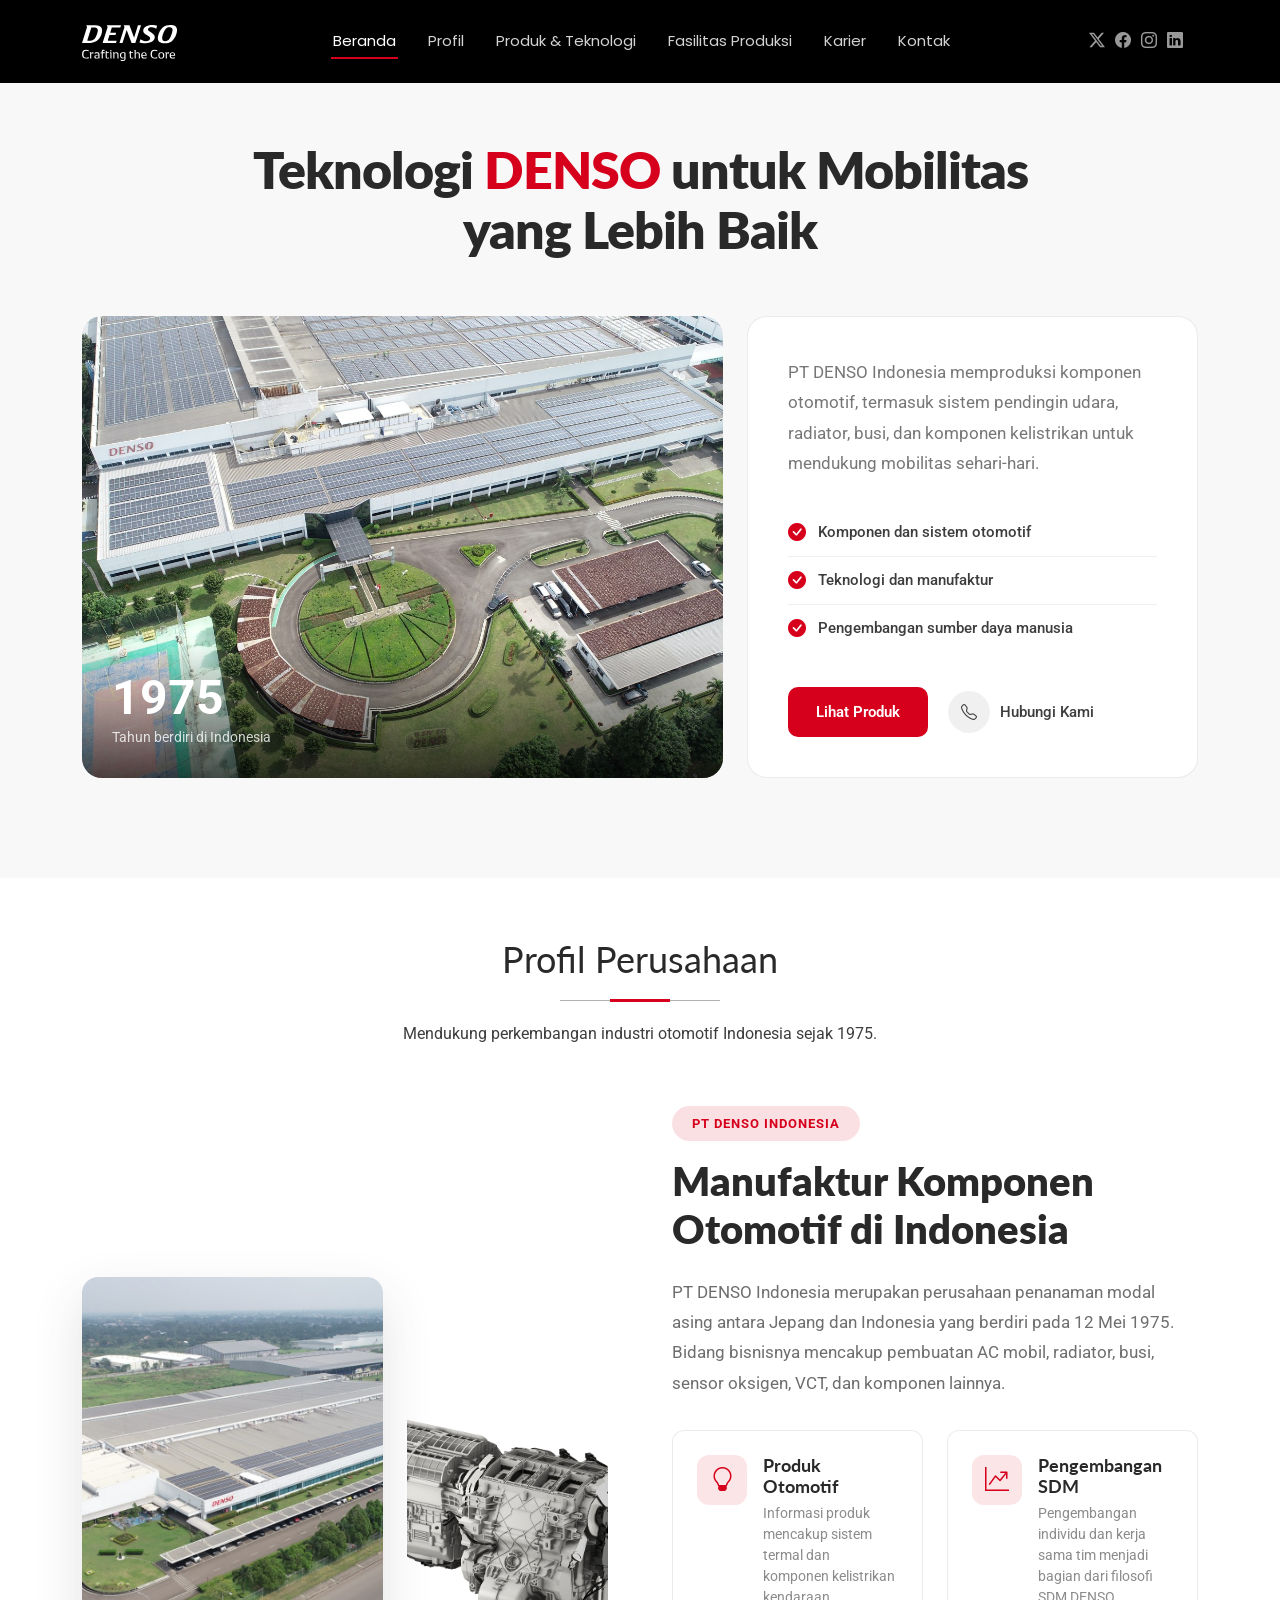
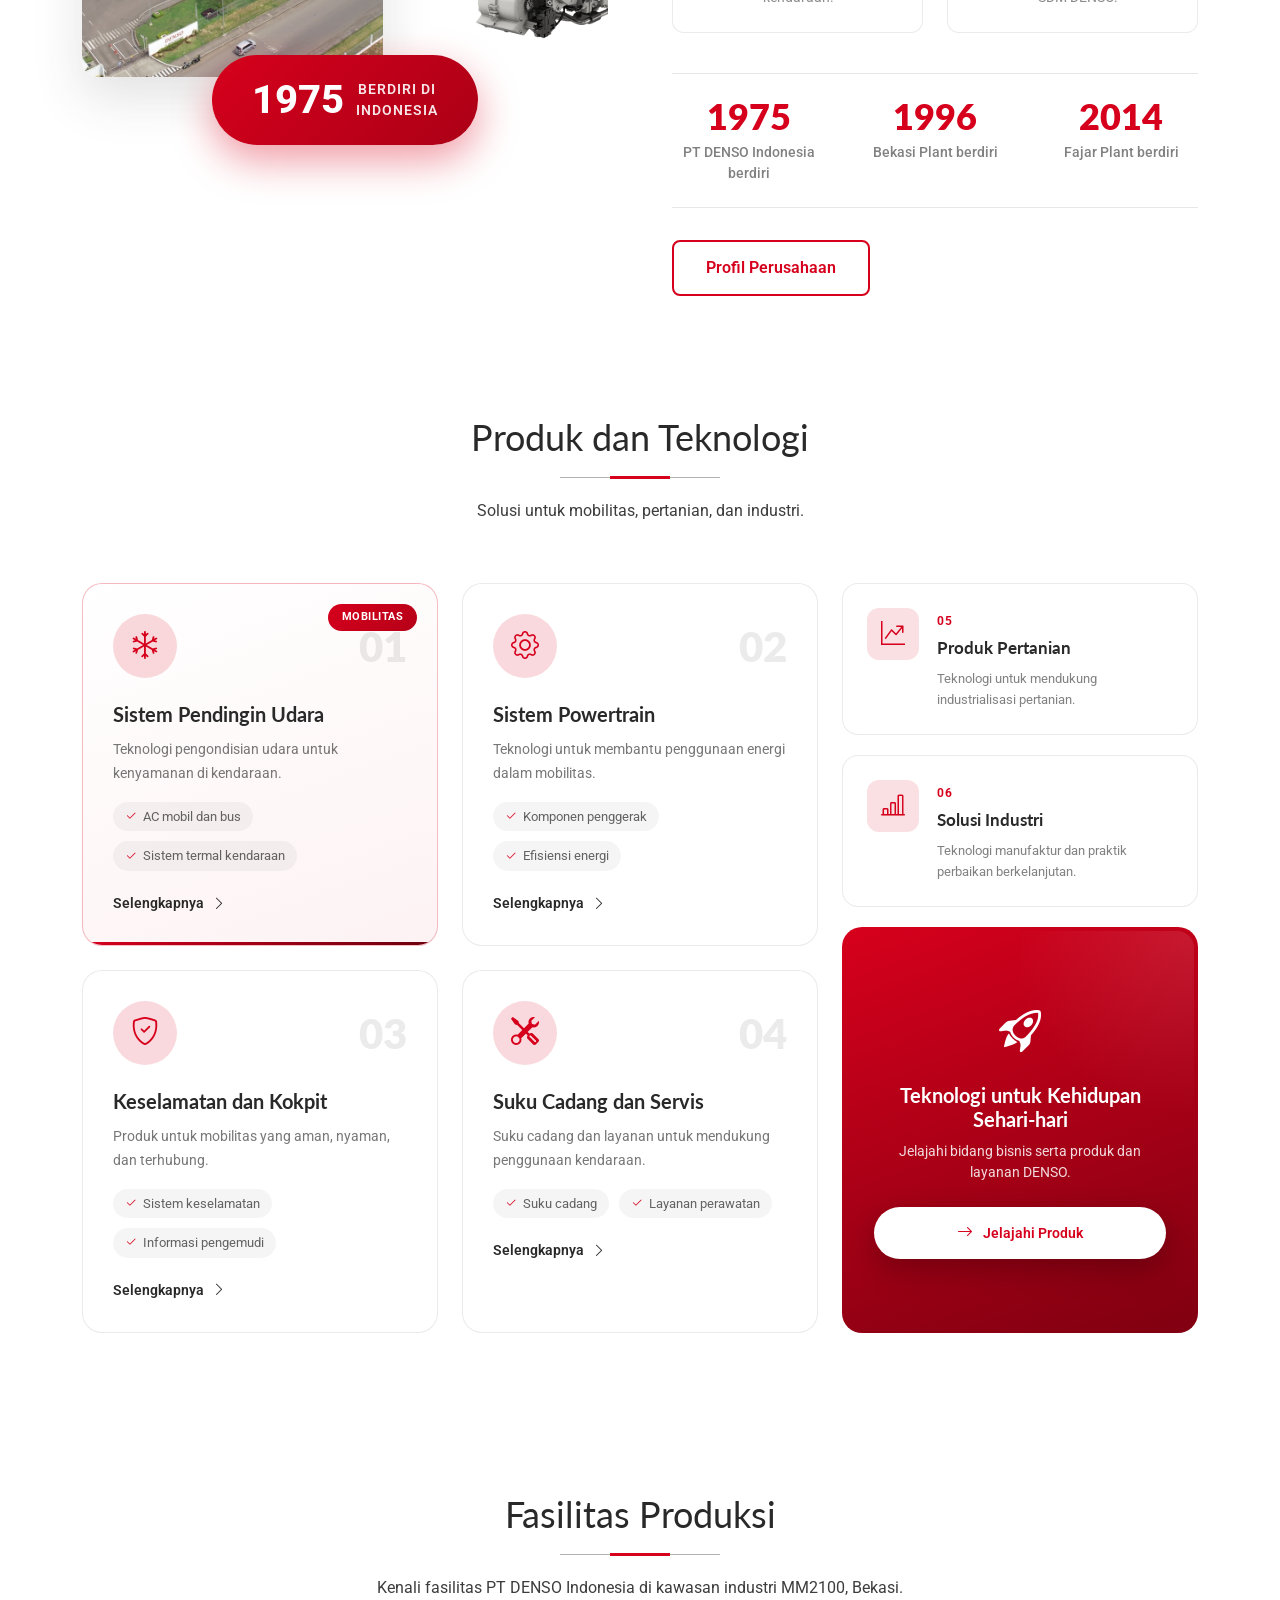
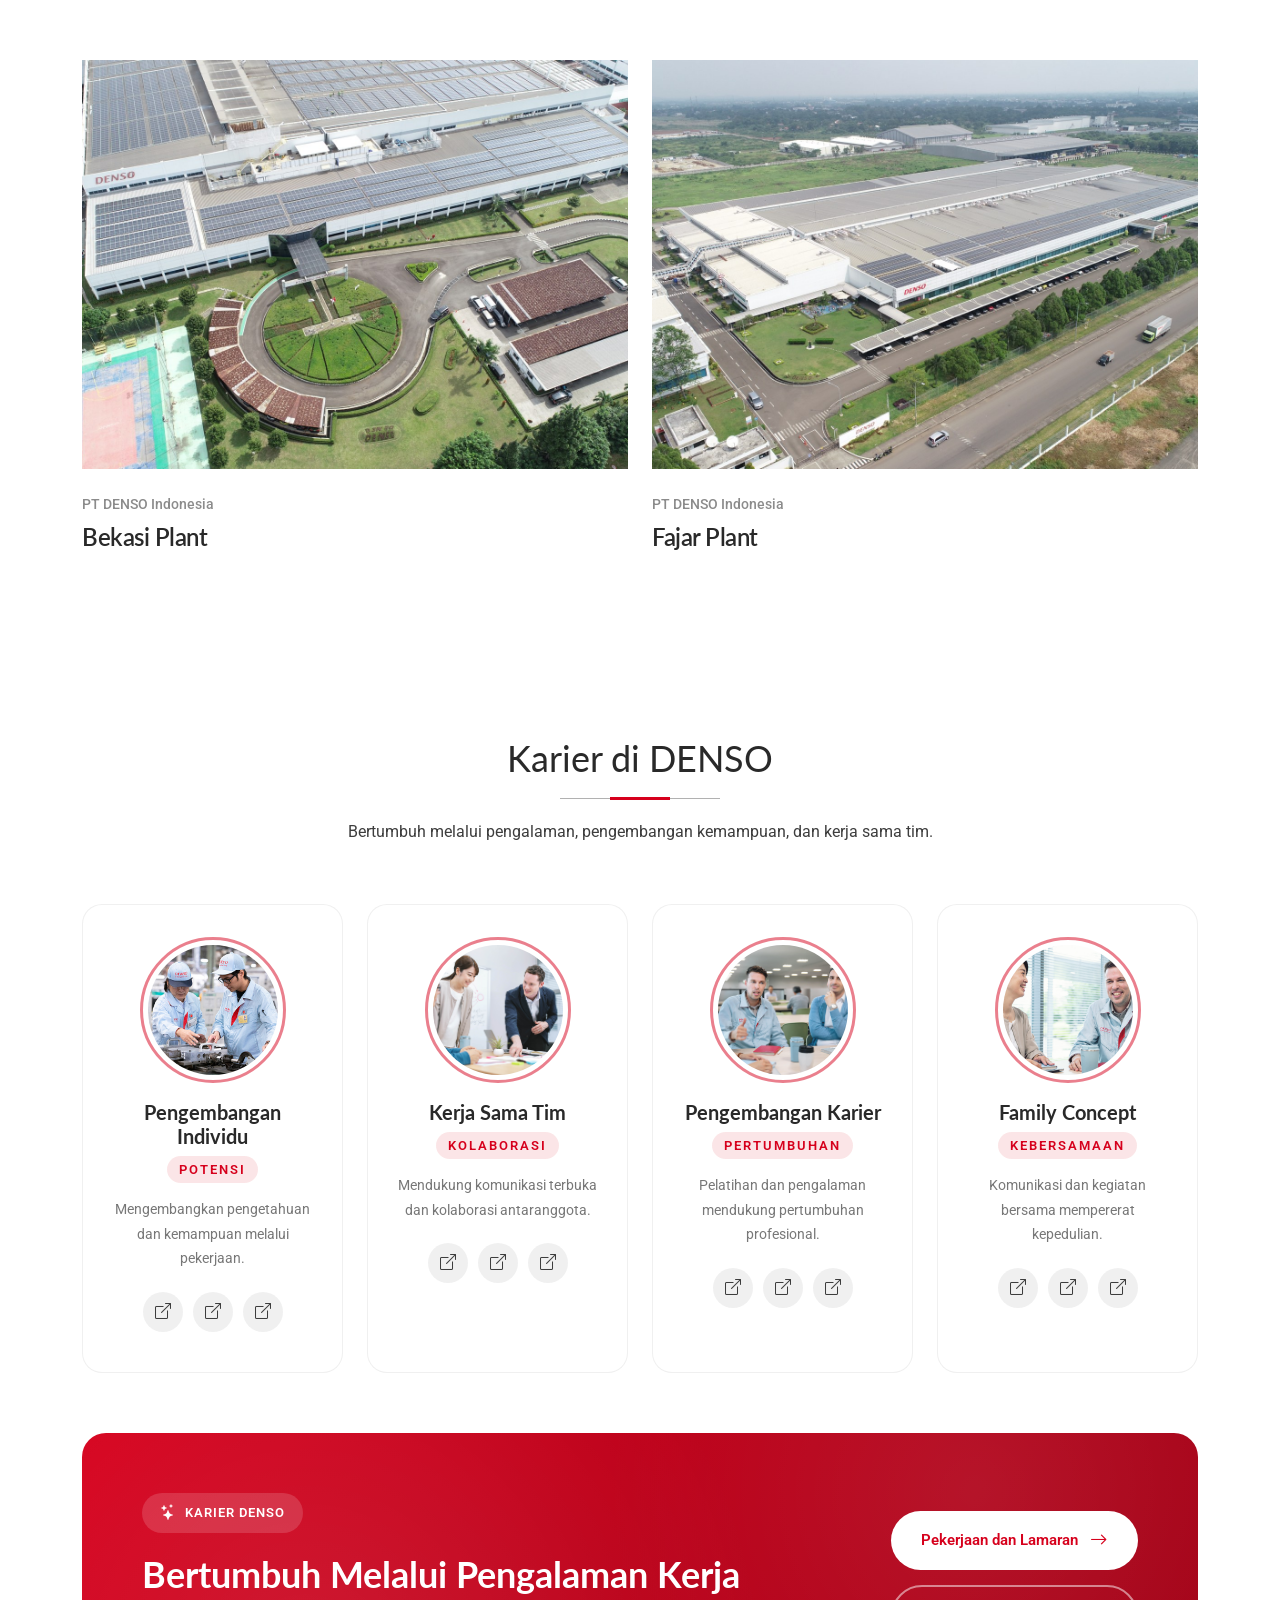
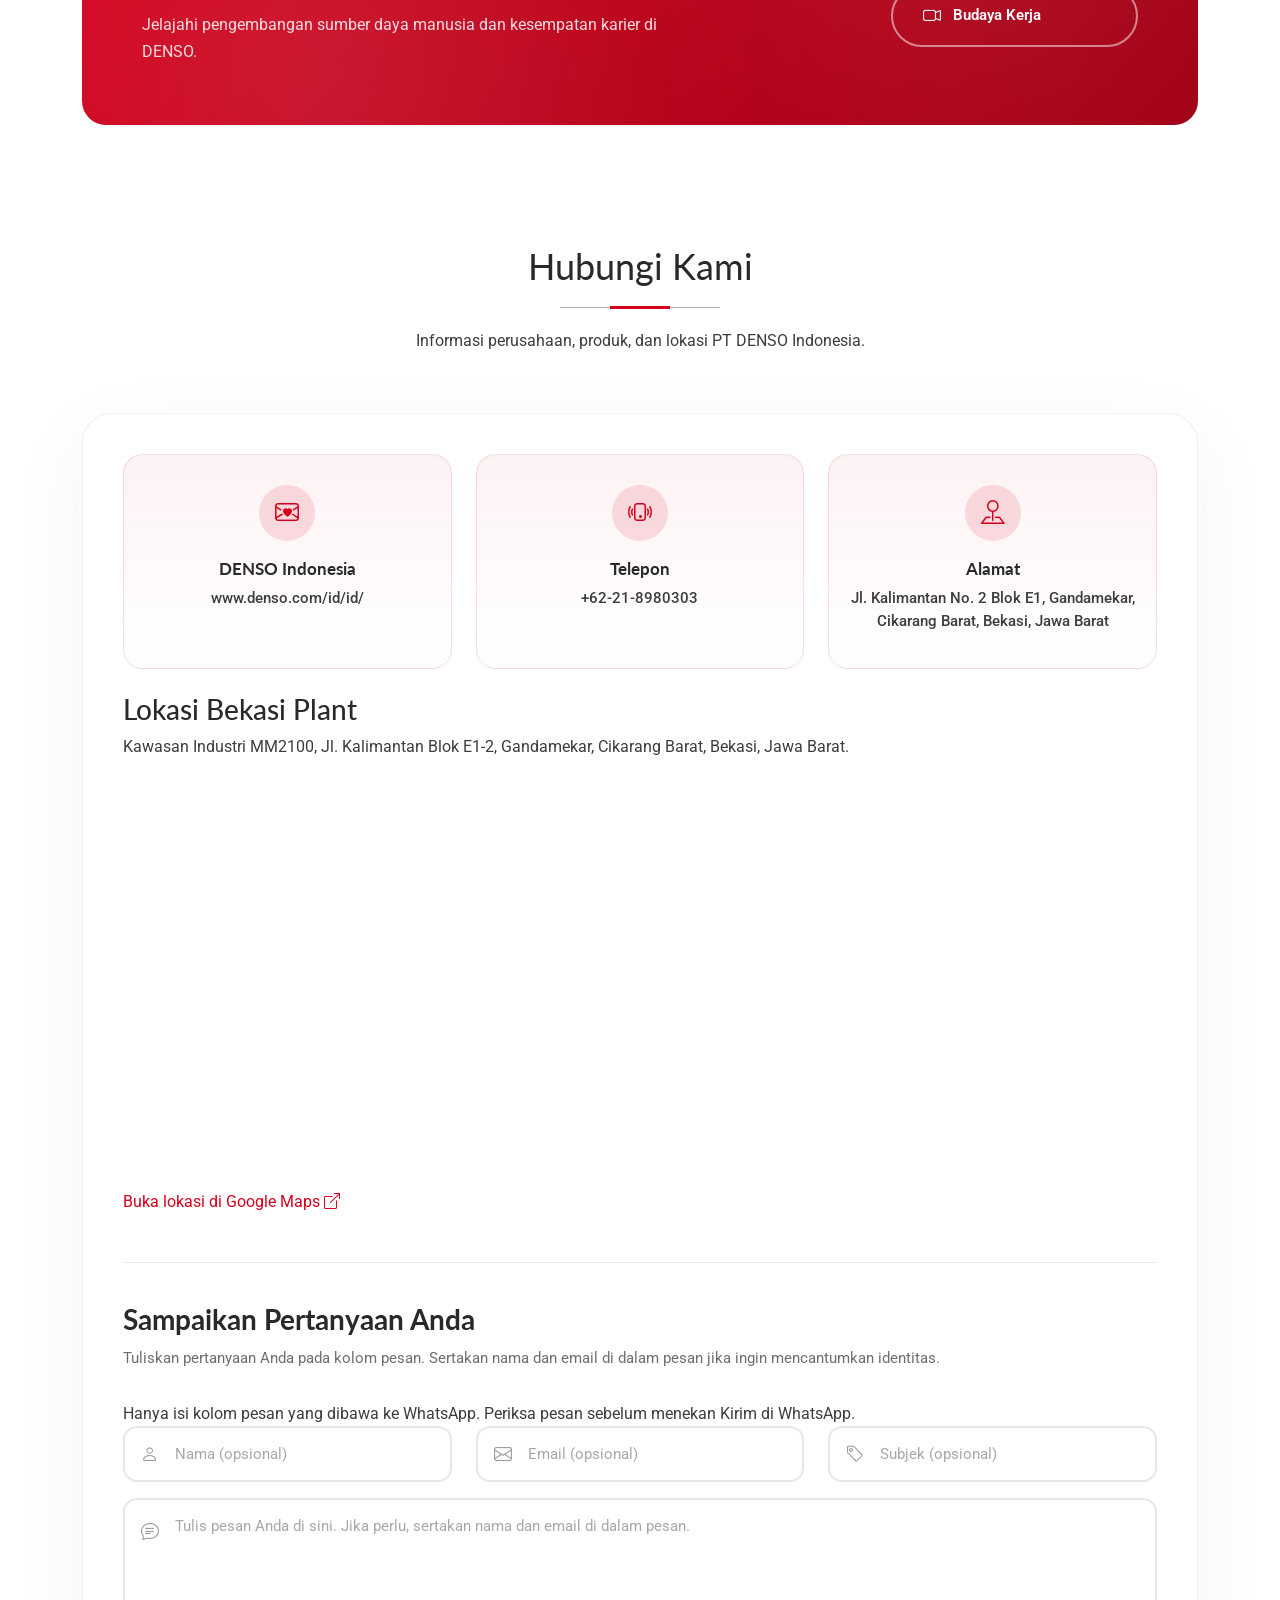
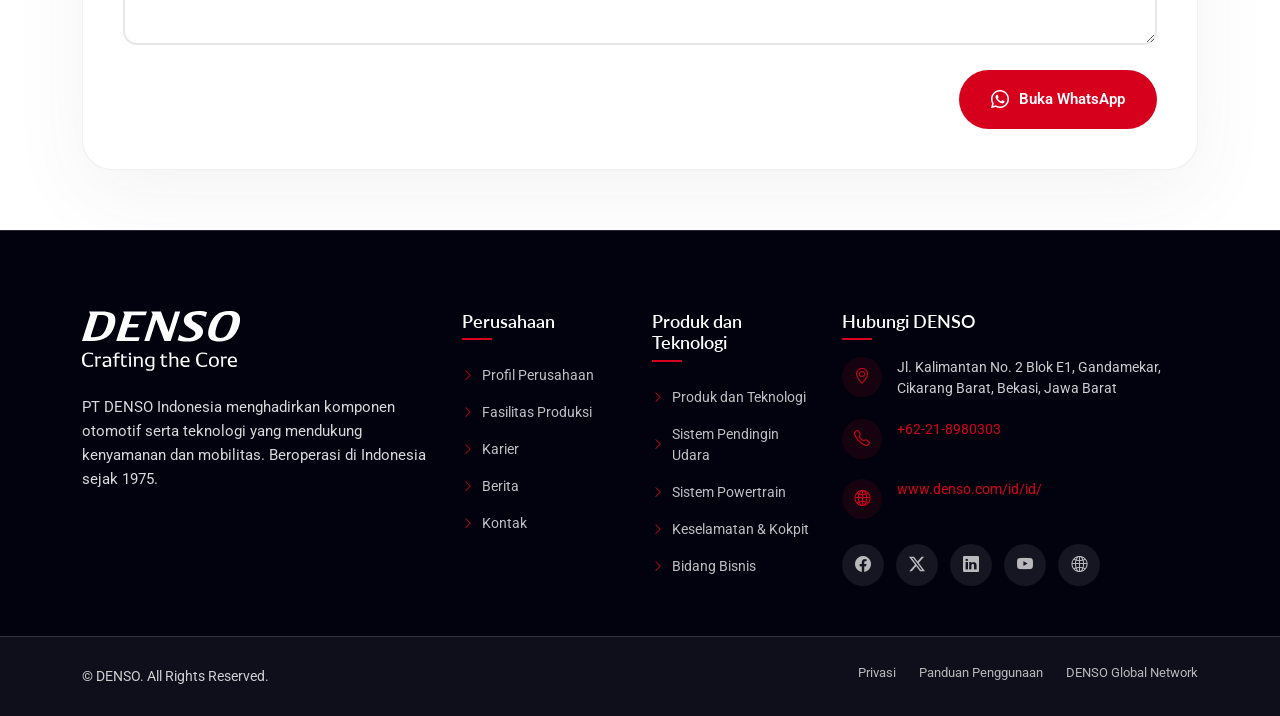
==== index.html @ a12b7a14 "Publish DENSO company profile website" ====
<!DOCTYPE html>

<html lang="id">
<head>
<meta charset="utf-8"/>
<meta content="width=device-width, initial-scale=1.0" name="viewport"/>
<title>PT DENSO Indonesia</title>
<meta content="Kenali PT DENSO Indonesia, produk dan teknologi otomotif, fasilitas produksi, pengembangan sumber daya manusia, dan informasi kontak." name="description"/>
<meta content="DENSO Indonesia, komponen otomotif, teknologi, fasilitas produksi, karier" name="keywords"/>
<!-- Favicons -->
<link href="assets/denso/denso-logo.svg" rel="icon"/>
<link href="assets/img/apple-touch-icon.png" rel="apple-touch-icon"/>
<!-- Fonts -->
<link href="https://fonts.googleapis.com" rel="preconnect"/>
<link crossorigin="" href="https://fonts.gstatic.com" rel="preconnect"/>
<link href="https://fonts.googleapis.com/css2?family=Roboto:ital,wght@0,100;0,300;0,400;0,500;0,700;0,900;1,100;1,300;1,400;1,500;1,700;1,900&amp;family=Lato:ital,wght@0,100;0,300;0,400;0,700;0,900;1,100;1,300;1,400;1,700;1,900&amp;family=Poppins:ital,wght@0,100;0,200;0,300;0,400;0,500;0,600;0,700;0,800;0,900;1,100;1,200;1,300;1,400;1,500;1,600;1,700;1,800;1,900&amp;display=swap" rel="stylesheet"/>
<!-- Vendor CSS Files -->
<link href="assets/vendor/bootstrap/css/bootstrap.min.css" rel="stylesheet"/>
<link href="assets/vendor/bootstrap-icons/bootstrap-icons.css" rel="stylesheet"/>
<link href="assets/vendor/aos/aos.css" rel="stylesheet"/>
<link href="assets/vendor/glightbox/css/glightbox.min.css" rel="stylesheet"/>
<link href="assets/vendor/swiper/swiper-bundle.min.css" rel="stylesheet"/>
<!-- Main CSS File -->
<link href="assets/css/main.css" rel="stylesheet"/>
<!-- =======================================================
  * Template Name: Creativo
  * Template URL: https://bootstrapmade.com/creativo-bootstrap-creative-agency-template/
  * Updated: Mar 23 2026 with Bootstrap v5.3.8
  * Author: BootstrapMade.com
  * License: https://bootstrapmade.com/license/
  ======================================================== -->
</head>
<body class="index-page">
<header class="header d-flex align-items-center fixed-top" id="header">
<div class="container position-relative d-flex align-items-center justify-content-between">
<a class="logo d-flex align-items-center me-auto me-xl-0" href="index.html">
<!-- Uncomment the line below if you also wish to use an image logo -->
<!-- <img src="assets/img/logo.webp" alt=""> -->
<h1 class="sitename"><img alt="DENSO Crafting the Core" height="36" src="assets/denso/denso-logo-white.svg" width="95"/></h1>
</a>
<nav class="navmenu" id="navmenu">
<ul><li><a class="active" href="#hero">Beranda</a></li><li><a href="#about">Profil</a></li><li><a href="#services">Produk &amp; Teknologi</a></li><li><a href="#portfolio">Fasilitas Produksi</a></li><li><a href="#team">Karier</a></li><li><a href="#contact">Kontak</a></li></ul>
<i class="mobile-nav-toggle d-xl-none bi bi-list"></i>
</nav>
<div class="header-social-links">
<a aria-label="X / Twitter DENSO Europe" class="twitter" href="https://twitter.com/densoeurope" rel="noopener noreferrer" target="_blank" title="X / Twitter DENSO Europe"><i class="bi bi-twitter-x"></i></a>
<a aria-label="Facebook DENSO Global" class="facebook" href="https://www.facebook.com/DENSOCorporation/" rel="noopener noreferrer" target="_blank" title="Facebook DENSO Global"><i class="bi bi-facebook"></i></a>
<a aria-label="Instagram DENSO Indonesia" class="instagram" href="https://www.instagram.com/densoindonesia_official/" rel="noopener noreferrer" target="_blank" title="Instagram DENSO Indonesia"><i class="bi bi-instagram"></i></a>
<a aria-label="LinkedIn DENSO (Amerika Utara)" class="linkedin" href="https://www.linkedin.com/company/denso" rel="noopener noreferrer" target="_blank" title="LinkedIn DENSO (Amerika Utara)"><i class="bi bi-linkedin"></i></a>
</div>
</div>
</header>
<main class="main">
<!-- Hero Section -->
<section class="hero section light-background" id="hero">
<div class="container">
<div class="row">
<div class="col-12" data-aos="fade-down">
<div class="hero-header">
<h1>Teknologi <span class="highlight">DENSO</span> untuk Mobilitas yang Lebih Baik</h1>
</div>
</div><!-- End Header Column -->
</div>
<div class="row g-4 mt-4">
<div class="col-lg-7" data-aos="fade-up" data-aos-delay="100">
<div class="media-block">
<img alt="Bekasi Plant PT DENSO Indonesia, foto pada profil resmi perusahaan" class="img-fluid" height="900" src="assets/denso/denso-plant-bekasi-web.jpg" width="1600"/>
<div class="overlay-content">
<div class="stats-item">
<span class="number">1975</span>
<span class="label">Tahun berdiri di Indonesia</span>
</div>
</div>
</div>
</div><!-- End Media Column -->
<div class="col-lg-5" data-aos="fade-up" data-aos-delay="200">
<div class="info-block">
<p class="lead-text">PT DENSO Indonesia memproduksi komponen otomotif, termasuk sistem pendingin udara, radiator, busi, dan komponen kelistrikan untuk mendukung mobilitas sehari-hari.</p>
<ul class="feature-list">
<li><i class="bi bi-check-circle-fill"></i> Komponen dan sistem otomotif</li>
<li><i class="bi bi-check-circle-fill"></i> Teknologi dan manufaktur</li>
<li><i class="bi bi-check-circle-fill"></i> Pengembangan sumber daya manusia</li>
</ul>
<div class="action-row">
<a class="btn-get-started" href="#services"> Lihat Produk</a>
<a class="btn-contact" href="#contact">
<i class="bi bi-telephone"></i>
<span>Hubungi Kami</span>
</a>
</div>
</div>
</div><!-- End Info Column -->
</div>
</div>
</section><!-- /Hero Section -->
<!-- About Section -->
<section class="about section" id="about">
<!-- Section Title -->
<div class="container section-title" data-aos="fade-up">
<h2>Profil Perusahaan</h2>
<p>Mendukung perkembangan industri otomotif Indonesia sejak 1975.</p>
</div><!-- End Section Title -->
<div class="container" data-aos="fade-up" data-aos-delay="100">
<div class="about-wrapper">
<div class="image-gallery" data-aos="zoom-in" data-aos-delay="200">
<div class="gallery-grid">
<div class="gallery-item main-image">
<img alt="Fajar Plant PT DENSO Indonesia, foto pada profil resmi perusahaan" class="img-fluid" height="900" loading="lazy" src="assets/denso/denso-plant-fajar-web.jpg" width="1600"/>
</div>
<div class="gallery-item side-image">
<img alt="Unit HVAC DENSO, gambar produk pada situs resmi DENSO" class="img-fluid" height="1000" loading="lazy" src="assets/denso/denso-product-hvac.png" width="1000"/>
</div>
</div>
<div class="experience-badge">
<div class="badge-inner">
<span class="number">1975</span>
<span class="label">Berdiri di Indonesia</span>
</div>
</div>
</div>
<div class="info-panel" data-aos="fade-up" data-aos-delay="300">
<div class="panel-header">
<span class="tagline">PT DENSO Indonesia</span>
<h2>Manufaktur Komponen Otomotif di Indonesia</h2>
</div>
<p class="description">PT DENSO Indonesia merupakan perusahaan penanaman modal asing antara Jepang dan Indonesia yang berdiri pada 12 Mei 1975. Bidang bisnisnya mencakup pembuatan AC mobil, radiator, busi, sensor oksigen, VCT, dan komponen lainnya.</p>
<div class="highlights-row">
<div class="highlight-box" data-aos="fade-up" data-aos-delay="350">
<div class="icon-wrap">
<i class="bi bi-lightbulb"></i>
</div>
<div class="highlight-content">
<h4>Produk Otomotif</h4>
<p>Informasi produk mencakup sistem termal dan komponen kelistrikan kendaraan.</p>
</div>
</div>
<div class="highlight-box" data-aos="fade-up" data-aos-delay="400">
<div class="icon-wrap">
<i class="bi bi-graph-up-arrow"></i>
</div>
<div class="highlight-content">
<h4>Pengembangan SDM</h4>
<p>Pengembangan individu dan kerja sama tim menjadi bagian dari filosofi SDM DENSO.</p>
</div>
</div>
</div>
<div class="stats-row" data-aos="fade-up" data-aos-delay="450">
<div class="stat-block">
<h3>1975</h3>
<span>PT DENSO Indonesia berdiri</span>
</div>
<div class="stat-block">
<h3>1996</h3>
<span>Bekasi Plant berdiri</span>
</div>
<div class="stat-block">
<h3>2014</h3>
<span>Fajar Plant berdiri</span>
</div>
</div>
<a class="cta-button" href="https://www.denso.com/id/id/about-us/company-information/dnia/" rel="noopener noreferrer" target="_blank">Profil Perusahaan</a>
</div>
</div>
</div>
</section><!-- /About Section -->
<!-- Services Section -->
<section class="services section" id="services">
<!-- Section Title -->
<div class="container section-title" data-aos="fade-up">
<h2>Produk dan Teknologi</h2>
<p>Solusi untuk mobilitas, pertanian, dan industri.</p>
</div><!-- End Section Title -->
<div class="container" data-aos="fade-up" data-aos-delay="100">
<div class="row g-4">
<div class="col-lg-8">
<div class="row g-4">
<div class="col-md-6" data-aos="fade-right" data-aos-delay="150">
<div class="service-card highlighted">
<div class="card-badge">Mobilitas</div>
<div class="card-header">
<div class="icon-circle">
<i class="bi bi-snow"></i>
</div>
<span class="service-num">01</span>
</div>
<div class="card-body">
<h4><a href="https://www.denso.com/global/en/business/products-and-services/mobility/airconditioning/" rel="noopener noreferrer" target="_blank"> Sistem Pendingin Udara</a></h4>
<p>Teknologi pengondisian udara untuk kenyamanan di kendaraan.</p>
<ul class="feature-list">
<li><i class="bi bi-check2"></i> AC mobil dan bus</li>
<li><i class="bi bi-check2"></i> Sistem termal kendaraan</li>
</ul>
</div>
<a class="card-link" href="https://www.denso.com/global/en/business/products-and-services/mobility/airconditioning/" rel="noopener noreferrer" target="_blank">
<span>Selengkapnya</span>
<i class="bi bi-chevron-right"></i>
</a>
</div>
</div><!-- End Service Card -->
<div class="col-md-6" data-aos="fade-left" data-aos-delay="200">
<div class="service-card">
<div class="card-header">
<div class="icon-circle">
<i class="bi bi-gear"></i>
</div>
<span class="service-num">02</span>
</div>
<div class="card-body">
<h4><a href="https://www.denso.com/global/en/business/products-and-services/mobility/powertrain/" rel="noopener noreferrer" target="_blank"> Sistem Powertrain</a></h4>
<p>Teknologi untuk membantu penggunaan energi dalam mobilitas.</p>
<ul class="feature-list">
<li><i class="bi bi-check2"></i> Komponen penggerak</li>
<li><i class="bi bi-check2"></i> Efisiensi energi</li>
</ul>
</div>
<a class="card-link" href="https://www.denso.com/global/en/business/products-and-services/mobility/powertrain/" rel="noopener noreferrer" target="_blank">
<span>Selengkapnya</span>
<i class="bi bi-chevron-right"></i>
</a>
</div>
</div><!-- End Service Card -->
<div class="col-md-6" data-aos="fade-right" data-aos-delay="250">
<div class="service-card">
<div class="card-header">
<div class="icon-circle">
<i class="bi bi-shield-check"></i>
</div>
<span class="service-num">03</span>
</div>
<div class="card-body">
<h4><a href="https://www.denso.com/global/en/business/products-and-services/mobility/safety-cockpit/" rel="noopener noreferrer" target="_blank"> Keselamatan dan Kokpit</a></h4>
<p>Produk untuk mobilitas yang aman, nyaman, dan terhubung.</p>
<ul class="feature-list">
<li><i class="bi bi-check2"></i> Sistem keselamatan</li>
<li><i class="bi bi-check2"></i> Informasi pengemudi</li>
</ul>
</div>
<a class="card-link" href="https://www.denso.com/global/en/business/products-and-services/mobility/safety-cockpit/" rel="noopener noreferrer" target="_blank">
<span>Selengkapnya</span>
<i class="bi bi-chevron-right"></i>
</a>
</div>
</div><!-- End Service Card -->
<div class="col-md-6" data-aos="fade-left" data-aos-delay="300">
<div class="service-card">
<div class="card-header">
<div class="icon-circle">
<i class="bi bi-tools"></i>
</div>
<span class="service-num">04</span>
</div>
<div class="card-body">
<h4><a href="https://www.denso.com/global/en/business/products-and-services/mobility/parts-accessories/" rel="noopener noreferrer" target="_blank"> Suku Cadang dan Servis</a></h4>
<p>Suku cadang dan layanan untuk mendukung penggunaan kendaraan.</p>
<ul class="feature-list">
<li><i class="bi bi-check2"></i> Suku cadang</li>
<li><i class="bi bi-check2"></i> Layanan perawatan</li>
</ul>
</div>
<a class="card-link" href="https://www.denso.com/global/en/business/products-and-services/mobility/parts-accessories/" rel="noopener noreferrer" target="_blank">
<span>Selengkapnya</span>
<i class="bi bi-chevron-right"></i>
</a>
</div>
</div><!-- End Service Card -->
</div>
</div>
<div class="col-lg-4">
<div class="services-sidebar" data-aos="fade-up" data-aos-delay="350">
<div class="sidebar-service-item">
<div class="sidebar-icon">
<i class="bi bi-graph-up-arrow"></i>
</div>
<div class="sidebar-content">
<span class="sidebar-num">05</span>
<h5><a href="https://www.denso.com/global/en/business/products-and-services/other-industries/agriculture/" rel="noopener noreferrer" target="_blank"> Produk Pertanian</a></h5>
<p>Teknologi untuk mendukung industrialisasi pertanian.</p>
</div>
</div><!-- End Sidebar Service -->
<div class="sidebar-service-item">
<div class="sidebar-icon">
<i class="bi bi-bar-chart-line"></i>
</div>
<div class="sidebar-content">
<span class="sidebar-num">06</span>
<h5><a href="https://www.denso.com/global/en/business/products-and-services/other-industries/industry/" rel="noopener noreferrer" target="_blank"> Solusi Industri</a></h5>
<p>Teknologi manufaktur dan praktik perbaikan berkelanjutan.</p>
</div>
</div><!-- End Sidebar Service -->
<div class="sidebar-cta">
<div class="cta-inner">
<i class="bi bi-rocket-takeoff"></i>
<h4>Teknologi untuk Kehidupan Sehari-hari</h4>
<p>Jelajahi bidang bisnis serta produk dan layanan DENSO.</p>
<a class="cta-button" href="service-details.html"><i class="bi bi-arrow-right"></i> Jelajahi Produk</a>
</div>
</div>
</div>
</div>
</div>
</div>
</section><!-- /Services Section -->


<!-- Portfolio Section -->
<section class="portfolio section" id="portfolio">
<!-- Section Title -->
<div class="container section-title" data-aos="fade-up">
<h2>Fasilitas Produksi</h2>
<p>Kenali fasilitas PT DENSO Indonesia di kawasan industri MM2100, Bekasi.</p>
</div><!-- End Section Title -->
<div class="container">
<div class="isotope-layout" data-default-filter="*" data-layout="masonry" data-sort="original-order">
<!-- End Filter Header -->
<div class="row g-4 isotope-container" data-aos="fade-up" data-aos-delay="200">
<div class="col-lg-6 col-md-6 portfolio-item isotope-item filter-web">
<div class="portfolio-card">
<div class="portfolio-image">
<img alt="Bekasi Plant PT DENSO Indonesia, foto pada profil resmi perusahaan" class="img-fluid" height="900" loading="lazy" src="assets/denso/denso-plant-bekasi-web.jpg" width="1600"/>
<div class="portfolio-overlay">
<div class="overlay-actions">
<a class="glightbox action-btn" data-gallery="portfolio-gallery-web" href="assets/denso/denso-plant-bekasi-web.jpg" title="Bekasi Plant"><i class="bi bi-arrows-fullscreen"></i></a>
<a class="action-btn" href="portfolio-details.html#bekasi" title="Kenali Bekasi Plant"><i class="bi bi-arrow-right"></i></a>
</div>
</div>
</div>
<div class="portfolio-content">
<span class="portfolio-category">PT DENSO Indonesia</span>
<h4 class="portfolio-title">Bekasi Plant</h4>
</div>
</div>
</div><!-- End Portfolio Item -->
<!-- End Portfolio Item -->
<!-- End Portfolio Item -->
<!-- End Portfolio Item -->
<div class="col-lg-6 col-md-6 portfolio-item isotope-item filter-web">
<div class="portfolio-card">
<div class="portfolio-image">
<img alt="Fajar Plant PT DENSO Indonesia, foto pada profil resmi perusahaan" class="img-fluid" height="900" loading="lazy" src="assets/denso/denso-plant-fajar-web.jpg" width="1600"/>
<div class="portfolio-overlay">
<div class="overlay-actions">
<a class="glightbox action-btn" data-gallery="portfolio-gallery-web" href="assets/denso/denso-plant-fajar-web.jpg" title="Fajar Plant"><i class="bi bi-arrows-fullscreen"></i></a>
<a class="action-btn" href="portfolio-details.html#fajar" title="Kenali Fajar Plant"><i class="bi bi-arrow-right"></i></a>
</div>
</div>
</div>
<div class="portfolio-content">
<span class="portfolio-category">PT DENSO Indonesia</span>
<h4 class="portfolio-title">Fajar Plant</h4>
</div>
</div>
</div><!-- End Portfolio Item -->
<!-- End Portfolio Item -->
<!-- End Portfolio Item -->
<!-- End Portfolio Item -->
</div><!-- End Portfolio Container -->

</div>
</div>
</section><!-- /Portfolio Section -->


<!-- Team Section -->
<section class="team section" id="team">
<!-- Section Title -->
<div class="container section-title" data-aos="fade-up">
<h2>Karier di DENSO</h2>
<p>Bertumbuh melalui pengalaman, pengembangan kemampuan, dan kerja sama tim.</p>
</div><!-- End Section Title -->
<div class="container" data-aos="fade-up" data-aos-delay="100">
<div class="row g-4 justify-content-center">
<div class="col-xl-3 col-lg-4 col-md-6" data-aos="zoom-in" data-aos-delay="100">
<div class="team-card">
<div class="card-inner">
<div class="avatar-container">
<img alt="Pengembangan kemampuan karyawan dari situs resmi DENSO" class="img-fluid" height="394" src="assets/denso/denso-development.jpg" width="524"/>
<div class="avatar-ring"></div>
</div>
<div class="member-info">
<h4>Pengembangan Individu</h4>
<span class="position">Potensi</span>
</div>
<p class="member-bio">Mengembangkan pengetahuan dan kemampuan melalui pekerjaan.</p>
<div class="social-links">
<a aria-label="Informasi karier resmi DENSO" href="https://www.denso.com/id/id/careers/policy/" rel="noopener noreferrer" target="_blank" title="Karier DENSO"><i class="bi bi-box-arrow-up-right"></i></a>
<a aria-label="Informasi karier resmi DENSO" href="https://www.denso.com/id/id/careers/policy/" rel="noopener noreferrer" target="_blank" title="Karier DENSO"><i class="bi bi-box-arrow-up-right"></i></a>
<a aria-label="Informasi karier resmi DENSO" href="https://www.denso.com/id/id/careers/policy/" rel="noopener noreferrer" target="_blank" title="Karier DENSO"><i class="bi bi-box-arrow-up-right"></i></a>
</div>
</div>
</div>
</div><!-- End Team Card -->
<div class="col-xl-3 col-lg-4 col-md-6" data-aos="zoom-in" data-aos-delay="150">
<div class="team-card">
<div class="card-inner">
<div class="avatar-container">
<img alt="Rekan kerja berkolaborasi, gambar dari situs resmi DENSO" class="img-fluid" height="1080" src="assets/denso/denso-employees.jpg" width="1920"/>
<div class="avatar-ring"></div>
</div>
<div class="member-info">
<h4>Kerja Sama Tim</h4>
<span class="position">Kolaborasi</span>
</div>
<p class="member-bio">Mendukung komunikasi terbuka dan kolaborasi antaranggota.</p>
<div class="social-links">
<a aria-label="Informasi karier resmi DENSO" href="https://www.denso.com/id/id/careers/policy/" rel="noopener noreferrer" target="_blank" title="Karier DENSO"><i class="bi bi-box-arrow-up-right"></i></a>
<a aria-label="Informasi karier resmi DENSO" href="https://www.denso.com/id/id/careers/policy/" rel="noopener noreferrer" target="_blank" title="Karier DENSO"><i class="bi bi-box-arrow-up-right"></i></a>
<a aria-label="Informasi karier resmi DENSO" href="https://www.denso.com/id/id/careers/policy/" rel="noopener noreferrer" target="_blank" title="Karier DENSO"><i class="bi bi-box-arrow-up-right"></i></a>
</div>
</div>
</div>
</div><!-- End Team Card -->
<!-- End Team Card -->
<div class="col-xl-3 col-lg-4 col-md-6" data-aos="zoom-in" data-aos-delay="250">
<div class="team-card">
<div class="card-inner">
<div class="avatar-container">
<img alt="Kolaborasi karyawan, ilustrasi karier dari situs resmi DENSO" class="img-fluid" height="1080" src="assets/denso/denso-careers.jpg" width="1920"/>
<div class="avatar-ring"></div>
</div>
<div class="member-info">
<h4>Pengembangan Karier</h4>
<span class="position">Pertumbuhan</span>
</div>
<p class="member-bio">Pelatihan dan pengalaman mendukung pertumbuhan profesional.</p>
<div class="social-links">
<a aria-label="Informasi karier resmi DENSO" href="https://www.denso.com/id/id/careers/policy/" rel="noopener noreferrer" target="_blank" title="Karier DENSO"><i class="bi bi-box-arrow-up-right"></i></a>
<a aria-label="Informasi karier resmi DENSO" href="https://www.denso.com/id/id/careers/policy/" rel="noopener noreferrer" target="_blank" title="Karier DENSO"><i class="bi bi-box-arrow-up-right"></i></a>
<a aria-label="Informasi karier resmi DENSO" href="https://www.denso.com/id/id/careers/policy/" rel="noopener noreferrer" target="_blank" title="Karier DENSO"><i class="bi bi-box-arrow-up-right"></i></a>
</div>
</div>
</div>
</div><!-- End Team Card -->
<div class="col-xl-3 col-lg-4 col-md-6" data-aos="zoom-in" data-aos-delay="300">
<div class="team-card">
<div class="card-inner">
<div class="avatar-container">
<img alt="Ilustrasi diskusi dan budaya kerja dari situs resmi DENSO" class="img-fluid" height="844" src="assets/denso/denso-culture.jpg" width="1500"/>
<div class="avatar-ring"></div>
</div>
<div class="member-info">
<h4>Family Concept</h4>
<span class="position">Kebersamaan</span>
</div>
<p class="member-bio">Komunikasi dan kegiatan bersama mempererat kepedulian.</p>
<div class="social-links">
<a aria-label="Informasi karier resmi DENSO" href="https://www.denso.com/id/id/careers/policy/" rel="noopener noreferrer" target="_blank" title="Karier DENSO"><i class="bi bi-box-arrow-up-right"></i></a>
<a aria-label="Informasi karier resmi DENSO" href="https://www.denso.com/id/id/careers/policy/" rel="noopener noreferrer" target="_blank" title="Karier DENSO"><i class="bi bi-box-arrow-up-right"></i></a>
<a aria-label="Informasi karier resmi DENSO" href="https://www.denso.com/id/id/careers/policy/" rel="noopener noreferrer" target="_blank" title="Karier DENSO"><i class="bi bi-box-arrow-up-right"></i></a>
</div>
</div>
</div>
</div><!-- End Team Card -->
<!-- End Team Card -->
</div>

<div class="join-team-banner" data-aos="fade-up" data-aos-delay="250">
<div class="banner-bg-pattern"></div>
<div class="banner-content">
<div class="banner-text">
<span class="badge-label"><i class="bi bi-stars"></i> Karier DENSO</span>
<h3>Bertumbuh Melalui Pengalaman Kerja</h3>
<p>Jelajahi pengembangan sumber daya manusia dan kesempatan karier di DENSO.</p>
</div>
<div class="banner-actions">
<a class="btn-primary-action" href="https://www.denso.com/id/id/careers/opportunities/" rel="noopener noreferrer" target="_blank">
<span>Pekerjaan dan Lamaran</span>
<i class="bi bi-arrow-right"></i>
</a>
<a class="btn-secondary-action" href="https://www.denso.com/id/id/careers/policy/" rel="noopener noreferrer" target="_blank">
<i class="bi bi-camera-video"></i>
<span>Budaya Kerja</span>
</a>
</div>
</div>
</div>
</div>
</section><!-- /Team Section -->




<!-- Contact Section -->
<section class="contact section" id="contact">
<!-- Section Title -->
<div class="container section-title" data-aos="fade-up">
<h2>Hubungi Kami</h2>
<p>Informasi perusahaan, produk, dan lokasi PT DENSO Indonesia.</p>
</div><!-- End Section Title -->
<div class="container">
<div class="row gy-5">
<div class="col-lg-12">
<div class="main-contact-wrapper">
<div class="row gy-4">
<div class="col-md-4" data-aos="zoom-in" data-aos-delay="200">
<div class="info-box">
<div class="icon-wrap">
<i class="bi bi-envelope-heart"></i>
</div>
<h5>DENSO Indonesia</h5>
<p>www.denso.com/id/id/</p>

</div>
</div>
<div class="col-md-4" data-aos="zoom-in" data-aos-delay="250">
<div class="info-box">
<div class="icon-wrap">
<i class="bi bi-phone-vibrate"></i>
</div>
<h5>Telepon</h5>
<p>+62-21-8980303</p>

</div>
</div>
<div class="col-md-4" data-aos="zoom-in" data-aos-delay="300">
<div class="info-box">
<div class="icon-wrap">
<i class="bi bi-pin-map"></i>
</div>
<h5>Alamat</h5>
<p>Jl. Kalimantan No. 2 Blok E1, Gandamekar, Cikarang Barat, Bekasi, Jawa Barat</p>

</div>
</div>
</div>
<div class="mt-4 mb-5" id="location-map" aria-labelledby="location-map-title">
<h3 id="location-map-title">Lokasi Bekasi Plant</h3>
<p>Kawasan Industri MM2100, Jl. Kalimantan Blok E1-2, Gandamekar, Cikarang Barat, Bekasi, Jawa Barat.</p>
<iframe class="w-100 border-0 rounded-3" src="https://www.google.com/maps/embed?origin=mfe&amp;pb=!1m4!3m2!1m1!4s996671879718432219!6i16!3m1!1sid!5m1!1sid" width="600" height="400" title="Google Maps PT DENSO Indonesia Bekasi Plant" allowfullscreen="" loading="lazy" referrerpolicy="no-referrer-when-downgrade"></iframe>
<p class="mt-2 mb-0"><a href="https://goo.gl/maps/DhSp3RGm5mp" target="_blank" rel="noopener noreferrer">Buka lokasi di Google Maps <i class="bi bi-box-arrow-up-right" aria-hidden="true"></i></a></p>
</div>
<div class="form-section">
<div class="form-intro">
<h3>Sampaikan Pertanyaan Anda</h3>
<p>Tuliskan pertanyaan Anda pada kolom pesan. Sertakan nama dan email di dalam pesan jika ingin mencantumkan identitas.</p>
</div>
<p class="mt-3 mb-0">Hanya isi kolom pesan yang dibawa ke WhatsApp. Periksa pesan sebelum menekan Kirim di WhatsApp.</p><form accept-charset="UTF-8" action="https://wa.me/628119555660" class="php-email-form" method="get" rel="noopener noreferrer" target="_blank">
<div class="row gy-3">
<div class="col-md-4">
<div class="input-group-custom">
<i class="bi bi-person"></i>
<input aria-label="Nama (opsional); tidak dibawa ke WhatsApp" autocomplete="name" class="form-control" placeholder="Nama (opsional)" type="text"/>
</div>
</div>
<div class="col-md-4">
<div class="input-group-custom">
<i class="bi bi-envelope"></i>
<input aria-label="Email (opsional); tidak dibawa ke WhatsApp" autocomplete="email" class="form-control" placeholder="Email (opsional)" type="email"/>
</div>
</div>
<div class="col-md-4">
<div class="input-group-custom">
<i class="bi bi-tag"></i>
<input aria-label="Subjek (opsional); tidak dibawa ke WhatsApp" class="form-control" placeholder="Subjek (opsional)" type="text"/>
</div>
</div>
<div class="col-12">
<div class="input-group-custom textarea-group">
<i class="bi bi-chat-text"></i>
<textarea aria-label="Pesan untuk WhatsApp" class="form-control" maxlength="3000" name="text" placeholder="Tulis pesan Anda di sini. Jika perlu, sertakan nama dan email di dalam pesan." required="" rows="5"></textarea>
</div>
</div>
</div>
<div class="form-footer">
<div class="form-messages">
</div>
<button class="btn-submit" type="submit">
<i class="bi bi-whatsapp"></i>
<span>Buka WhatsApp</span>
</button>
</div>
</form>
</div>
</div>
</div>

</div>
</div>
</section><!-- /Contact Section -->
</main>
<footer class="footer dark-background" id="footer">
<div class="container">
<div class="row gy-5">
<div class="col-lg-4">
<div class="footer-content">
<a class="logo d-flex align-items-center mb-4" href="index.html">
<span class="sitename"><img alt="DENSO Crafting the Core" height="60" src="assets/denso/denso-logo-white.svg" width="158"/></span>
</a>
<p class="mb-4">PT DENSO Indonesia menghadirkan komponen otomotif serta teknologi yang mendukung kenyamanan dan mobilitas. Beroperasi di Indonesia sejak 1975.</p>

</div>
</div>
<div class="col-lg-2 col-6">
<div class="footer-links">
<h4>Perusahaan</h4>
<ul>
<li><a href="index.html#about"><i class="bi bi-chevron-right"></i> Profil Perusahaan</a></li>
<li><a href="portfolio-details.html"><i class="bi bi-chevron-right"></i> Fasilitas Produksi</a></li>
<li><a href="https://www.denso.com/id/id/careers/policy/" rel="noopener noreferrer" target="_blank"><i class="bi bi-chevron-right"></i> Karier</a></li>
<li><a href="https://www.denso.com/global/en/news/newsroom/" rel="noopener noreferrer" target="_blank"><i class="bi bi-chevron-right"></i> Berita</a></li>
<li><a href="index.html#contact"><i class="bi bi-chevron-right"></i> Kontak</a></li>
</ul>
</div>
</div>
<div class="col-lg-2 col-6">
<div class="footer-links">
<h4>Produk dan Teknologi</h4>
<ul>
<li><a href="service-details.html"><i class="bi bi-chevron-right"></i> Produk dan Teknologi</a></li>
<li><a href="https://www.denso.com/global/en/business/products-and-services/mobility/airconditioning/" rel="noopener noreferrer" target="_blank"><i class="bi bi-chevron-right"></i> Sistem Pendingin Udara</a></li>
<li><a href="https://www.denso.com/global/en/business/products-and-services/mobility/powertrain/" rel="noopener noreferrer" target="_blank"><i class="bi bi-chevron-right"></i> Sistem Powertrain</a></li>
<li><a href="https://www.denso.com/global/en/business/products-and-services/mobility/safety-cockpit/" rel="noopener noreferrer" target="_blank"><i class="bi bi-chevron-right"></i> Keselamatan &amp; Kokpit</a></li>
<li><a href="https://www.denso.com/id/id/business/business-field/" rel="noopener noreferrer" target="_blank"><i class="bi bi-chevron-right"></i> Bidang Bisnis</a></li>
</ul>
</div>
</div>
<div class="col-lg-4">
<div class="footer-contact">
<h4>Hubungi DENSO</h4>
<div class="contact-item">
<div class="contact-icon">
<i class="bi bi-geo-alt"></i>
</div>
<div class="contact-info">
<p>Jl. Kalimantan No. 2 Blok E1, Gandamekar, Cikarang Barat, Bekasi, Jawa Barat</p>
</div>
</div>
<div class="contact-item">
<div class="contact-icon">
<i class="bi bi-telephone"></i>
</div>
<div class="contact-info">
<p><a href="tel:+62218980303">+62-21-8980303</a></p>
</div>
</div>
<div class="contact-item">
<div class="contact-icon">
<i class="bi bi-globe2"></i>
</div>
<div class="contact-info">
<p><a href="https://www.denso.com/id/id/" rel="noopener noreferrer" target="_blank">www.denso.com/id/id/</a></p>
</div>
</div>
<div class="social-links">
<a aria-label="Facebook DENSO Global" href="https://www.facebook.com/DENSOCorporation/" rel="noopener noreferrer" target="_blank" title="Facebook DENSO Global"><i class="bi bi-facebook"></i></a>
<a aria-label="X / Twitter DENSO Europe" href="https://twitter.com/densoeurope" rel="noopener noreferrer" target="_blank" title="X / Twitter DENSO Europe"><i class="bi bi-twitter-x"></i></a>
<a aria-label="LinkedIn DENSO (Amerika Utara)" href="https://www.linkedin.com/company/denso" rel="noopener noreferrer" target="_blank" title="LinkedIn DENSO (Amerika Utara)"><i class="bi bi-linkedin"></i></a>
<a aria-label="YouTube DENSO Europe" href="https://www.youtube.com/user/DENSOEurope" rel="noopener noreferrer" target="_blank" title="YouTube DENSO Europe"><i class="bi bi-youtube"></i></a>
<a aria-label="Situs resmi DENSO Indonesia" href="https://www.denso.com/id/id/" rel="noopener noreferrer" target="_blank" title="Situs resmi DENSO Indonesia"><i class="bi bi-globe2"></i></a>
</div>
</div>
</div>
</div>
</div>
<div class="footer-bottom">
<div class="container">
<div class="row align-items-center">
<div class="col-lg-6">
<div class="copyright">
<p>© DENSO. All Rights Reserved.</p>
</div>
</div>
<div class="col-lg-6">
<div class="footer-bottom-links">
<a href="privacy.html"> Privasi</a>
<a href="terms.html"> Panduan Penggunaan</a>
<a href="https://www.denso.com/id/id/" rel="noopener noreferrer" target="_blank"> DENSO Global Network</a>
</div>
<!-- Template: Creativo by BootstrapMade. License: https://bootstrapmade.com/license/ -->
</div>
</div>
</div>
</div>
</footer>
<!-- Scroll Top -->
<a class="scroll-top d-flex align-items-center justify-content-center" href="#" id="scroll-top"><i class="bi bi-arrow-up-short"></i></a>
<!-- Preloader -->
<div id="preloader"></div>
<!-- Vendor JS Files -->
<script src="assets/vendor/bootstrap/js/bootstrap.bundle.min.js"></script>
<script src="assets/vendor/aos/aos.js"></script>
<script src="assets/vendor/purecounter/purecounter_vanilla.js"></script>
<script src="assets/vendor/imagesloaded/imagesloaded.pkgd.min.js"></script>
<script src="assets/vendor/isotope-layout/isotope.pkgd.min.js"></script>
<script src="assets/vendor/glightbox/js/glightbox.min.js"></script>
<script src="assets/vendor/swiper/swiper-bundle.min.js"></script>
<!-- Main JS File -->
<script src="assets/js/main.js"></script>
</body>
</html>
---- assets/css/main.css ----
/**
* Template Name: Creativo
* Template URL: https://bootstrapmade.com/creativo-bootstrap-creative-agency-template/
* Updated: Mar 23 2026 with Bootstrap v5.3.8
* Author: BootstrapMade.com
* License: https://bootstrapmade.com/license/
*/

/*--------------------------------------------------------------
# Font & Color Variables
# Help: https://bootstrapmade.com/color-system/
--------------------------------------------------------------*/
/* Fonts */
:root {
  --default-font: "Roboto",  system-ui, -apple-system, "Segoe UI", Roboto, "Helvetica Neue", Arial, "Noto Sans", "Liberation Sans", sans-serif, "Apple Color Emoji", "Segoe UI Emoji", "Segoe UI Symbol", "Noto Color Emoji";
  --heading-font: "Lato",  sans-serif;
  --nav-font: "Poppins",  sans-serif;
}

/* Global Colors - The following color variables are used throughout the website. Updating them here will change the color scheme of the entire website */
:root { 
  --background-color: #ffffff; /* Background color for the entire website, including individual sections */
  --default-color: #3d3d3d; /* Default color used for the majority of the text content across the entire website */
  --heading-color: #292929; /* Color for headings, subheadings and title throughout the website */
  --accent-color: #d6001c; /* Accent color that represents your brand on the website. It's used for buttons, links, and other elements that need to stand out */
  --surface-color: #ffffff; /* The surface color is used as a background of boxed elements within sections, such as cards, icon boxes, or other elements that require a visual separation from the global background. */
  --contrast-color: #ffffff; /* Contrast color for text, ensuring readability against backgrounds of accent, heading, or default colors. */
}

/* Nav Menu Colors - The following color variables are used specifically for the navigation menu. They are separate from the global colors to allow for more customization options */
:root {
  --nav-color: #d3d3d3;  /* The default color of the main navmenu links */
  --nav-hover-color: #ffffff; /* Applied to main navmenu links when they are hovered over or active */
  --nav-mobile-background-color: #ffffff; /* Used as the background color for mobile navigation menu */
  --nav-dropdown-background-color: #ffffff; /* Used as the background color for dropdown items that appear when hovering over primary navigation items */
  --nav-dropdown-color: #3d3d3d; /* Used for navigation links of the dropdown items in the navigation menu. */
  --nav-dropdown-hover-color: #d6001c; /* Similar to --nav-hover-color, this color is applied to dropdown navigation links when they are hovered over. */
}

/* Color Presets - These classes override global colors when applied to any section or element, providing reuse of the sam color scheme. */

.light-background {
  --background-color: #f8f8f8;
  --surface-color: #ffffff;
}

.dark-background {
  --background-color: #01020e;
  --default-color: #ffffff;
  --heading-color: #ffffff;
  --surface-color: #252525;
  --contrast-color: #ffffff;
}

/* Smooth scroll */
:root {
  scroll-behavior: smooth;
}

/*--------------------------------------------------------------
# General Styling & Shared Classes
--------------------------------------------------------------*/
body {
  color: var(--default-color);
  background-color: var(--background-color);
  font-family: var(--default-font);
}

a {
  color: var(--accent-color);
  text-decoration: none;
  transition: 0.3s;
}

a:hover {
  color: color-mix(in srgb, var(--accent-color), transparent 25%);
  text-decoration: none;
}

h1,
h2,
h3,
h4,
h5,
h6 {
  color: var(--heading-color);
  font-family: var(--heading-font);
}

/* PHP Email Form Messages
------------------------------*/
.php-email-form .error-message {
  display: none;
  background: #df1529;
  color: #ffffff;
  text-align: left;
  padding: 15px;
  margin-bottom: 24px;
  font-weight: 600;
}

.php-email-form .sent-message {
  display: none;
  color: #ffffff;
  background: #059652;
  text-align: center;
  padding: 15px;
  margin-bottom: 24px;
  font-weight: 600;
}

.php-email-form .loading {
  display: none;
  background: var(--surface-color);
  text-align: center;
  padding: 15px;
  margin-bottom: 24px;
}

.php-email-form .loading:before {
  content: "";
  display: inline-block;
  border-radius: 50%;
  width: 24px;
  height: 24px;
  margin: 0 10px -6px 0;
  border: 3px solid var(--accent-color);
  border-top-color: var(--surface-color);
  animation: php-email-form-loading 1s linear infinite;
}

@keyframes php-email-form-loading {
  0% {
    transform: rotate(0deg);
  }

  100% {
    transform: rotate(360deg);
  }
}

/*--------------------------------------------------------------
# Global Header
--------------------------------------------------------------*/
.header {
  --background-color: #000000;
  --default-color: #ffffff;
  --heading-color: #ffffff;
  --surface-color: #1b1933;
  color: var(--default-color);
  background-color: var(--background-color);
  padding: 15px 0;
  transition: all 0.5s;
  z-index: 997;
}

.header .logo {
  line-height: 1;
}

.header .logo img {
  max-height: 36px;
  margin-right: 8px;
}

.header .logo h1 {
  font-size: 30px;
  margin: 0;
  font-weight: 700;
  color: var(--heading-color);
}

.header .header-social-links {
  padding-right: 15px;
}

.header .header-social-links a {
  color: color-mix(in srgb, var(--default-color), transparent 40%);
  padding-left: 6px;
  display: inline-block;
  transition: 0.3s;
  font-size: 16px;
}

.header .header-social-links a:hover {
  color: var(--accent-color);
}

.header .header-social-links a i {
  line-height: 0px;
}

@media (max-width: 1200px) {
  .header .logo {
    order: 1;
  }

  .header .header-social-links {
    order: 2;
  }

  .header .navmenu {
    order: 3;
  }
}

.scrolled .header {
  box-shadow: 0px 0 18px rgba(0, 0, 0, 0.1);
}

/*--------------------------------------------------------------
# Navigation Menu
--------------------------------------------------------------*/
/* Desktop Navigation */
@media (min-width: 1200px) {
  .navmenu {
    padding: 0;
  }

  .navmenu ul {
    margin: 0;
    padding: 0;
    display: flex;
    list-style: none;
    align-items: center;
  }

  .navmenu li {
    position: relative;
  }

  .navmenu>ul>li {
    white-space: nowrap;
    padding: 15px 14px;
  }

  .navmenu>ul>li:last-child {
    padding-right: 0;
  }

  .navmenu a,
  .navmenu a:focus {
    color: var(--nav-color);
    font-size: 15px;
    padding: 0 2px;
    font-family: var(--nav-font);
    font-weight: 400;
    display: flex;
    align-items: center;
    justify-content: space-between;
    white-space: nowrap;
    transition: 0.3s;
    position: relative;
  }

  .navmenu a i,
  .navmenu a:focus i {
    font-size: 12px;
    line-height: 0;
    margin-left: 5px;
    transition: 0.3s;
  }

  .navmenu>ul>li>a:before {
    content: "";
    position: absolute;
    width: 100%;
    height: 2px;
    bottom: -6px;
    left: 0;
    background-color: var(--accent-color);
    visibility: hidden;
    width: 0px;
    transition: all 0.3s ease-in-out 0s;
  }

  .navmenu a:hover:before,
  .navmenu li:hover>a:before,
  .navmenu .active:before {
    visibility: visible;
    width: 100%;
  }

  .navmenu li:hover>a,
  .navmenu .active,
  .navmenu .active:focus {
    color: var(--nav-hover-color);
  }

  .navmenu .dropdown ul {
    margin: 0;
    padding: 10px 0;
    background: var(--nav-dropdown-background-color);
    display: block;
    position: absolute;
    visibility: hidden;
    left: 14px;
    top: 130%;
    opacity: 0;
    transition: 0.3s;
    border-radius: 4px;
    z-index: 99;
    box-shadow: 0px 0px 30px rgba(0, 0, 0, 0.1);
  }

  .navmenu .dropdown ul li {
    min-width: 200px;
  }

  .navmenu .dropdown ul a {
    padding: 10px 20px;
    font-size: 15px;
    text-transform: none;
    color: var(--nav-dropdown-color);
  }

  .navmenu .dropdown ul a i {
    font-size: 12px;
  }

  .navmenu .dropdown ul a:hover,
  .navmenu .dropdown ul .active:hover,
  .navmenu .dropdown ul li:hover>a {
    color: var(--nav-dropdown-hover-color);
  }

  .navmenu .dropdown:hover>ul {
    opacity: 1;
    top: 100%;
    visibility: visible;
  }

  .navmenu .dropdown .dropdown ul {
    top: 0;
    left: -90%;
    visibility: hidden;
  }

  .navmenu .dropdown .dropdown:hover>ul {
    opacity: 1;
    top: 0;
    left: -100%;
    visibility: visible;
  }
}

/* Mobile Navigation */
@media (max-width: 1199px) {
  .mobile-nav-toggle {
    color: var(--nav-color);
    font-size: 28px;
    line-height: 0;
    margin-right: 10px;
    cursor: pointer;
    transition: color 0.3s;
  }

  .navmenu {
    padding: 0;
    z-index: 9997;
  }

  .navmenu ul {
    display: none;
    list-style: none;
    position: absolute;
    inset: 60px 20px 20px 20px;
    padding: 10px 0;
    margin: 0;
    border-radius: 6px;
    background-color: var(--nav-mobile-background-color);
    border: 1px solid color-mix(in srgb, var(--default-color), transparent 90%);
    box-shadow: none;
    overflow-y: auto;
    transition: 0.3s;
    z-index: 9998;
  }

  .navmenu a,
  .navmenu a:focus {
    color: var(--nav-dropdown-color);
    padding: 10px 20px;
    font-family: var(--nav-font);
    font-size: 17px;
    font-weight: 500;
    display: flex;
    align-items: center;
    justify-content: space-between;
    white-space: nowrap;
    transition: 0.3s;
  }

  .navmenu a i,
  .navmenu a:focus i {
    font-size: 12px;
    line-height: 0;
    margin-left: 5px;
    width: 30px;
    height: 30px;
    display: flex;
    align-items: center;
    justify-content: center;
    border-radius: 50%;
    transition: 0.3s;
    background-color: color-mix(in srgb, var(--accent-color), transparent 90%);
  }

  .navmenu a i:hover,
  .navmenu a:focus i:hover {
    background-color: var(--accent-color);
    color: var(--contrast-color);
  }

  .navmenu a:hover,
  .navmenu .active,
  .navmenu .active:focus {
    color: var(--nav-dropdown-hover-color);
  }

  .navmenu .active i,
  .navmenu .active:focus i {
    background-color: var(--accent-color);
    color: var(--contrast-color);
    transform: rotate(180deg);
  }

  .navmenu .dropdown ul {
    position: static;
    display: none;
    z-index: 99;
    padding: 10px 0;
    margin: 10px 20px;
    background-color: var(--nav-dropdown-background-color);
    transition: all 0.5s ease-in-out;
  }

  .navmenu .dropdown ul ul {
    background-color: rgba(33, 37, 41, 0.1);
  }

  .navmenu .dropdown>.dropdown-active {
    display: block;
    background-color: rgba(33, 37, 41, 0.03);
  }

  .mobile-nav-active {
    overflow: hidden;
  }

  .mobile-nav-active .mobile-nav-toggle {
    color: #fff;
    position: absolute;
    font-size: 32px;
    top: 15px;
    right: 15px;
    margin-right: 0;
    z-index: 9999;
  }

  .mobile-nav-active .navmenu {
    position: fixed;
    overflow: hidden;
    inset: 0;
    background: rgba(33, 37, 41, 0.8);
    transition: 0.3s;
  }

  .mobile-nav-active .navmenu>ul {
    display: block;
  }
}

/*--------------------------------------------------------------
# Global Footer
--------------------------------------------------------------*/
.footer {
  color: var(--default-color);
  background: var(--background-color);
  font-size: 14px;
  padding: 80px 0 0;
  position: relative;
  border-top: 1px solid color-mix(in srgb, var(--default-color), transparent 85%);
}

.footer .footer-content .logo {
  line-height: 1;
}

.footer .footer-content .logo span {
  color: var(--heading-color);
  font-size: 28px;
  font-weight: 700;
  letter-spacing: 0.5px;
  font-family: var(--heading-font);
}

.footer .footer-content p {
  font-size: 15px;
  line-height: 1.6;
  color: color-mix(in srgb, var(--default-color), transparent 15%);
}

.footer .newsletter-form {
  margin-top: 30px;
}

.footer .newsletter-form h5 {
  color: var(--heading-color);
  font-size: 16px;
  font-weight: 600;
  margin-bottom: 15px;
  font-family: var(--heading-font);
}

.footer .newsletter-form .input-group {
  position: relative;
  display: flex;
  border-radius: 50px;
  overflow: hidden;
  box-shadow: 0 2px 10px color-mix(in srgb, var(--default-color), transparent 90%);
}

.footer .newsletter-form input[type=email] {
  flex: 1;
  padding: 12px 20px;
  border: none;
  background-color: var(--surface-color);
  color: var(--default-color);
  font-size: 14px;
}

.footer .newsletter-form input[type=email]:focus {
  outline: none;
  box-shadow: none;
}

.footer .newsletter-form input[type=email]::placeholder {
  color: color-mix(in srgb, var(--default-color), transparent 60%);
}

.footer .newsletter-form .btn-subscribe {
  background-color: var(--accent-color);
  color: var(--contrast-color);
  border: none;
  padding: 12px 20px;
  cursor: pointer;
  transition: 0.3s;
}

.footer .newsletter-form .btn-subscribe:hover {
  background-color: color-mix(in srgb, var(--accent-color), black 10%);
}

.footer .newsletter-form .btn-subscribe i {
  font-size: 16px;
}

.footer .newsletter-form .loading,
.footer .newsletter-form .error-message,
.footer .newsletter-form .sent-message {
  font-size: 13px;
  margin-top: 8px;
}

.footer h4 {
  color: var(--heading-color);
  font-size: 18px;
  font-weight: 600;
  margin-bottom: 25px;
  position: relative;
  font-family: var(--heading-font);
}

.footer h4:after {
  content: "";
  position: absolute;
  left: 0;
  bottom: -8px;
  width: 30px;
  height: 2px;
  background-color: var(--accent-color);
}

.footer .footer-links ul {
  list-style: none;
  padding: 0;
  margin: 0;
}

.footer .footer-links ul li {
  padding: 8px 0;
  display: flex;
  align-items: center;
  transition: 0.3s;
}

.footer .footer-links ul li:hover {
  transform: translateX(5px);
}

.footer .footer-links ul a {
  color: color-mix(in srgb, var(--default-color), transparent 25%);
  text-decoration: none;
  display: flex;
  align-items: center;
  font-size: 14px;
  transition: 0.3s;
}

.footer .footer-links ul a:hover {
  color: var(--accent-color);
}

.footer .footer-links ul a i {
  margin-right: 8px;
  font-size: 12px;
  color: var(--accent-color);
}

.footer .footer-contact .contact-item {
  display: flex;
  align-items: flex-start;
  margin-bottom: 20px;
}

.footer .footer-contact .contact-item .contact-icon {
  width: 40px;
  height: 40px;
  background-color: color-mix(in srgb, var(--accent-color), transparent 90%);
  border-radius: 50%;
  display: flex;
  align-items: center;
  justify-content: center;
  margin-right: 15px;
  flex-shrink: 0;
}

.footer .footer-contact .contact-item .contact-icon i {
  color: var(--accent-color);
  font-size: 16px;
}

.footer .footer-contact .contact-item .contact-info p {
  margin: 0;
  color: color-mix(in srgb, var(--default-color), transparent 20%);
  font-size: 14px;
  line-height: 1.5;
}

.footer .social-links {
  display: flex;
  gap: 12px;
  margin-top: 25px;
}

.footer .social-links a {
  width: 42px;
  height: 42px;
  background-color: color-mix(in srgb, var(--default-color), transparent 92%);
  color: color-mix(in srgb, var(--default-color), transparent 30%);
  display: flex;
  align-items: center;
  justify-content: center;
  border-radius: 50%;
  transition: 0.3s;
  text-decoration: none;
}

.footer .social-links a:hover {
  background-color: var(--accent-color);
  color: var(--contrast-color);
  transform: translateY(-3px);
}

.footer .social-links a i {
  font-size: 16px;
}

.footer .footer-bottom {
  margin-top: 50px;
  padding: 25px 0;
  background-color: color-mix(in srgb, var(--default-color), transparent 95%);
  border-top: 1px solid color-mix(in srgb, var(--default-color), transparent 85%);
}

.footer .footer-bottom .copyright p {
  margin: 0;
  font-size: 14px;
  color: color-mix(in srgb, var(--default-color), transparent 20%);
}

@media (max-width: 991px) {
  .footer .footer-bottom .copyright p {
    text-align: center;
    margin-bottom: 15px;
  }
}

.footer .footer-bottom .footer-bottom-links {
  text-align: right;
  margin-bottom: 8px;
}

@media (max-width: 991px) {
  .footer .footer-bottom .footer-bottom-links {
    text-align: center;
    margin-bottom: 10px;
  }
}

.footer .footer-bottom .footer-bottom-links a {
  color: color-mix(in srgb, var(--default-color), transparent 30%);
  font-size: 13px;
  margin-left: 20px;
  text-decoration: none;
}

.footer .footer-bottom .footer-bottom-links a:first-child {
  margin-left: 0;
}

.footer .footer-bottom .footer-bottom-links a:hover {
  color: var(--accent-color);
}

@media (max-width: 991px) {
  .footer .footer-bottom .footer-bottom-links a {
    margin: 0 10px;
  }
}

.footer .footer-bottom .credits {
  text-align: right;
  font-size: 13px;
  color: color-mix(in srgb, var(--default-color), transparent 40%);
}

@media (max-width: 991px) {
  .footer .footer-bottom .credits {
    text-align: center;
  }
}

.footer .footer-bottom .credits a {
  color: var(--accent-color);
  text-decoration: none;
}

.footer .footer-bottom .credits a:hover {
  text-decoration: underline;
}

@media (max-width: 768px) {
  .footer {
    padding: 60px 0 0;
  }

  .footer .footer-content {
    text-align: center;
    margin-bottom: 40px;
  }

  .footer .footer-links,
  .footer .footer-contact {
    margin-bottom: 40px;
  }
}

input[type=text],
input[type=email],
textarea {
  color: var(--default-color);
  background-color: var(--surface-color);
  font-size: 14px;
  border-color: color-mix(in srgb, var(--default-color), transparent 80%);
}

input[type=text]:focus,
input[type=email]:focus,
textarea:focus {
  border-color: var(--accent-color);
}

input[type=text]::placeholder,
input[type=email]::placeholder,
textarea::placeholder {
  color: color-mix(in srgb, var(--default-color), transparent 70%);
}

/*--------------------------------------------------------------
# Preloader
--------------------------------------------------------------*/
#preloader {
  position: fixed;
  inset: 0;
  z-index: 999999;
  overflow: hidden;
  background: var(--background-color);
  transition: all 0.6s ease-out;
}

#preloader:before {
  content: "";
  position: fixed;
  top: calc(50% - 30px);
  left: calc(50% - 30px);
  border: 6px solid #ffffff;
  border-color: var(--accent-color) transparent var(--accent-color) transparent;
  border-radius: 50%;
  width: 60px;
  height: 60px;
  animation: animate-preloader 1.5s linear infinite;
}

@keyframes animate-preloader {
  0% {
    transform: rotate(0deg);
  }

  100% {
    transform: rotate(360deg);
  }
}

/*--------------------------------------------------------------
# Scroll Top Button
--------------------------------------------------------------*/
.scroll-top {
  position: fixed;
  visibility: hidden;
  opacity: 0;
  right: 15px;
  bottom: -15px;
  z-index: 99999;
  background-color: var(--accent-color);
  width: 44px;
  height: 44px;
  border-radius: 50px;
  transition: all 0.4s;
}

.scroll-top i {
  font-size: 24px;
  color: var(--contrast-color);
  line-height: 0;
}

.scroll-top:hover {
  background-color: color-mix(in srgb, var(--accent-color), transparent 20%);
  color: var(--contrast-color);
}

.scroll-top.active {
  visibility: visible;
  opacity: 1;
  bottom: 15px;
}

/*--------------------------------------------------------------
# Disable aos animation delay on mobile devices
--------------------------------------------------------------*/
@media screen and (max-width: 768px) {
  [data-aos-delay] {
    transition-delay: 0 !important;
  }
}

/*--------------------------------------------------------------
# Global Page Titles & Breadcrumbs
--------------------------------------------------------------*/
.page-title {
  color: var(--default-color);
  background-color: var(--background-color);
  position: relative;
}

.page-title .heading {
  padding: 80px 0;
  border-top: 1px solid color-mix(in srgb, var(--default-color), transparent 90%);
}

.page-title .heading h1 {
  font-size: 38px;
  font-weight: 700;
}

.page-title nav {
  background-color: color-mix(in srgb, var(--default-color), transparent 96%);
  padding: 20px 0;
}

.page-title nav ol {
  display: flex;
  flex-wrap: wrap;
  list-style: none;
  padding: 0;
  margin: 0;
  font-size: 16px;
  font-weight: 400;
}

.page-title nav ol li+li {
  padding-left: 10px;
}

.page-title nav ol li+li::before {
  content: "/";
  display: inline-block;
  padding-right: 10px;
  color: color-mix(in srgb, var(--default-color), transparent 70%);
}

/*--------------------------------------------------------------
# Global Sections
--------------------------------------------------------------*/
section,
.section {
  color: var(--default-color);
  background-color: var(--background-color);
  padding: 60px 0;
  scroll-margin-top: 90px;
  overflow: clip;
}

@media (max-width: 1199px) {

  section,
  .section {
    scroll-margin-top: 66px;
  }
}

/*--------------------------------------------------------------
# Global Section Titles
--------------------------------------------------------------*/
.section-title {
  text-align: center;
  padding-bottom: 60px;
  position: relative;
}

.section-title h2 {
  font-size: 36px;
  font-weight: 400;
  margin-bottom: 20px;
  padding-bottom: 20px;
  position: relative;
}

.section-title h2:before {
  content: "";
  position: absolute;
  display: block;
  width: 160px;
  height: 1px;
  background: color-mix(in srgb, var(--default-color), transparent 60%);
  left: 0;
  right: 0;
  bottom: 1px;
  margin: auto;
}

.section-title h2::after {
  content: "";
  position: absolute;
  display: block;
  width: 60px;
  height: 3px;
  background: var(--accent-color);
  left: 0;
  right: 0;
  bottom: 0;
  margin: auto;
}

.section-title p {
  margin-bottom: 0;
}

/*--------------------------------------------------------------
# Hero Section
--------------------------------------------------------------*/
.hero {
  padding: 140px 0 100px;
}

.hero .hero-header {
  text-align: center;
  max-width: 800px;
  margin: 0 auto;
}

.hero .hero-header h1 {
  font-size: 52px;
  font-weight: 800;
  line-height: 1.15;
  letter-spacing: -1px;
}

.hero .hero-header h1 .highlight {
  color: var(--accent-color);
  position: relative;
}

.hero .hero-header h1 .highlight::after {
  content: "";
  position: absolute;
  bottom: 5px;
  left: 0;
  width: 100%;
  height: 8px;
  background: color-mix(in srgb, var(--accent-color), transparent 70%);
  z-index: -1;
}

.hero .media-block {
  position: relative;
  border-radius: 20px;
  overflow: hidden;
  height: 100%;
  min-height: 380px;
}

.hero .media-block img {
  width: 100%;
  height: 100%;
  object-fit: cover;
}

.hero .media-block .overlay-content {
  position: absolute;
  bottom: 0;
  left: 0;
  right: 0;
  padding: 30px;
  background: linear-gradient(to top, rgba(0, 0, 0, 0.7), transparent);
}

.hero .media-block .overlay-content .stats-item {
  display: flex;
  flex-direction: column;
}

.hero .media-block .overlay-content .stats-item .number {
  font-size: 48px;
  font-weight: 700;
  color: #fff;
  line-height: 1;
}

.hero .media-block .overlay-content .stats-item .label {
  font-size: 14px;
  color: rgba(255, 255, 255, 0.8);
  margin-top: 5px;
}

.hero .info-block {
  background: var(--surface-color);
  border: 1px solid color-mix(in srgb, var(--default-color), transparent 90%);
  border-radius: 20px;
  padding: 40px;
  height: 100%;
  display: flex;
  flex-direction: column;
  justify-content: center;
}

.hero .info-block .lead-text {
  font-size: 17px;
  line-height: 1.8;
  color: color-mix(in srgb, var(--default-color), transparent 30%);
  margin-bottom: 30px;
}

.hero .info-block .feature-list {
  list-style: none;
  padding: 0;
  margin: 0 0 35px;
}

.hero .info-block .feature-list li {
  display: flex;
  align-items: center;
  gap: 12px;
  font-size: 15px;
  font-weight: 500;
  padding: 10px 0;
  border-bottom: 1px solid color-mix(in srgb, var(--default-color), transparent 92%);
}

.hero .info-block .feature-list li:last-child {
  border-bottom: none;
}

.hero .info-block .feature-list li i {
  color: var(--accent-color);
  font-size: 18px;
}

.hero .info-block .action-row {
  display: flex;
  align-items: center;
  gap: 20px;
  flex-wrap: wrap;
}

.hero .info-block .action-row .btn-get-started {
  display: inline-block;
  padding: 14px 28px;
  background: var(--accent-color);
  color: var(--contrast-color);
  font-size: 15px;
  font-weight: 600;
  border-radius: 10px;
  transition: all 0.3s ease;
}

.hero .info-block .action-row .btn-get-started:hover {
  background: color-mix(in srgb, var(--accent-color), var(--default-color) 15%);
  transform: translateY(-3px);
}

.hero .info-block .action-row .btn-contact {
  display: inline-flex;
  align-items: center;
  gap: 10px;
  font-size: 15px;
  font-weight: 500;
  color: var(--default-color);
  transition: color 0.3s ease;
}

.hero .info-block .action-row .btn-contact i {
  width: 42px;
  height: 42px;
  display: flex;
  align-items: center;
  justify-content: center;
  background: color-mix(in srgb, var(--default-color), transparent 92%);
  border-radius: 50%;
  font-size: 16px;
  transition: all 0.3s ease;
}

.hero .info-block .action-row .btn-contact:hover {
  color: var(--accent-color);
}

.hero .info-block .action-row .btn-contact:hover i {
  background: color-mix(in srgb, var(--accent-color), transparent 85%);
  color: var(--accent-color);
}

@media (max-width: 991px) {
  .hero {
    padding: 80px 0 70px;
  }

  .hero .hero-header h1 {
    font-size: 40px;
  }

  .hero .media-block {
    min-height: 300px;
  }

  .hero .info-block {
    margin-top: 10px;
    padding: 30px;
  }
}

@media (max-width: 575px) {
  .hero {
    padding: 100px 0 50px;
  }

  .hero .hero-header h1 {
    font-size: 32px;
  }

  .hero .hero-header h1 .highlight::after {
    height: 6px;
    bottom: 3px;
  }

  .hero .media-block {
    min-height: 250px;
  }

  .hero .media-block .overlay-content {
    padding: 20px;
  }

  .hero .media-block .overlay-content .stats-item .number {
    font-size: 36px;
  }

  .hero .info-block {
    padding: 25px;
  }

  .hero .info-block .lead-text {
    font-size: 15px;
  }

  .hero .info-block .action-row {
    flex-direction: column;
    gap: 15px;
  }

  .hero .info-block .action-row .btn-get-started {
    width: 100%;
    text-align: center;
  }
}

/*--------------------------------------------------------------
# About Section
--------------------------------------------------------------*/
.about .about-wrapper {
  display: grid;
  grid-template-columns: 1fr 1fr;
  gap: 4rem;
  align-items: center;
}

@media (max-width: 992px) {
  .about .about-wrapper {
    grid-template-columns: 1fr;
    gap: 3rem;
  }
}

.about .image-gallery {
  position: relative;
}

.about .image-gallery .gallery-grid {
  display: grid;
  grid-template-columns: 1.5fr 1fr;
  gap: 1.5rem;
}

@media (max-width: 576px) {
  .about .image-gallery .gallery-grid {
    grid-template-columns: 1fr;
  }
}

.about .image-gallery .gallery-item {
  overflow: hidden;
  border-radius: 16px;
}

.about .image-gallery .gallery-item img {
  width: 100%;
  height: 100%;
  object-fit: cover;
  transition: transform 0.5s ease;
}

.about .image-gallery .gallery-item:hover img {
  transform: scale(1.05);
}

.about .image-gallery .main-image {
  height: 400px;
  box-shadow: 0 20px 50px color-mix(in srgb, var(--default-color), transparent 85%);
}

@media (max-width: 576px) {
  .about .image-gallery .main-image {
    height: 280px;
  }
}

.about .image-gallery .side-image {
  height: 400px;
  align-self: end;
  margin-top: 3rem;
}

@media (max-width: 576px) {
  .about .image-gallery .side-image {
    height: 220px;
    margin-top: 0;
  }
}

.about .image-gallery .experience-badge {
  position: absolute;
  bottom: -20px;
  left: 50%;
  transform: translateX(-50%);
  z-index: 5;
}

.about .image-gallery .experience-badge .badge-inner {
  background: linear-gradient(135deg, var(--accent-color), color-mix(in srgb, var(--accent-color), black 20%));
  color: var(--contrast-color);
  padding: 1.5rem 2.5rem;
  border-radius: 60px;
  text-align: center;
  box-shadow: 0 15px 40px color-mix(in srgb, var(--accent-color), transparent 60%);
  display: flex;
  align-items: center;
  gap: 0.75rem;
}

@media (max-width: 576px) {
  .about .image-gallery .experience-badge .badge-inner {
    padding: 1rem 1.75rem;
  }
}

.about .image-gallery .experience-badge .number {
  font-size: 2.5rem;
  font-weight: 800;
  line-height: 1;
}

@media (max-width: 576px) {
  .about .image-gallery .experience-badge .number {
    font-size: 2rem;
  }
}

.about .image-gallery .experience-badge .label {
  font-size: 0.875rem;
  font-weight: 600;
  text-transform: uppercase;
  letter-spacing: 1px;
  opacity: 0.9;
}

@media (max-width: 992px) {
  .about .info-panel {
    margin-top: 2rem;
  }
}

.about .info-panel .panel-header {
  margin-bottom: 1.5rem;
}

.about .info-panel .panel-header .tagline {
  display: inline-block;
  background: color-mix(in srgb, var(--accent-color), transparent 88%);
  color: var(--accent-color);
  padding: 0.5rem 1.25rem;
  border-radius: 30px;
  font-size: 0.8rem;
  font-weight: 700;
  text-transform: uppercase;
  letter-spacing: 1px;
  margin-bottom: 1rem;
}

.about .info-panel .panel-header h2 {
  font-size: 2.5rem;
  font-weight: 800;
  line-height: 1.2;
}

@media (max-width: 768px) {
  .about .info-panel .panel-header h2 {
    font-size: 2rem;
  }
}

.about .info-panel .description {
  color: color-mix(in srgb, var(--default-color), transparent 25%);
  font-size: 1.05rem;
  line-height: 1.8;
  margin-bottom: 2rem;
}

.about .info-panel .highlights-row {
  display: grid;
  grid-template-columns: 1fr 1fr;
  gap: 1.5rem;
  margin-bottom: 2.5rem;
}

@media (max-width: 576px) {
  .about .info-panel .highlights-row {
    grid-template-columns: 1fr;
  }
}

.about .info-panel .highlight-box {
  display: flex;
  gap: 1rem;
  padding: 1.5rem;
  background: var(--surface-color);
  border-radius: 12px;
  border: 1px solid color-mix(in srgb, var(--default-color), transparent 90%);
  transition: all 0.3s ease;
}

.about .info-panel .highlight-box:hover {
  box-shadow: 0 10px 30px color-mix(in srgb, var(--default-color), transparent 90%);
  transform: translateY(-3px);
}

.about .info-panel .highlight-box .icon-wrap {
  width: 50px;
  height: 50px;
  min-width: 50px;
  background: color-mix(in srgb, var(--accent-color), transparent 90%);
  border-radius: 12px;
  display: flex;
  align-items: center;
  justify-content: center;
}

.about .info-panel .highlight-box .icon-wrap i {
  font-size: 1.5rem;
  color: var(--accent-color);
}

.about .info-panel .highlight-box .highlight-content h4 {
  font-size: 1.1rem;
  font-weight: 700;
  margin-bottom: 0.4rem;
}

.about .info-panel .highlight-box .highlight-content p {
  font-size: 0.875rem;
  color: color-mix(in srgb, var(--default-color), transparent 40%);
  margin: 0;
  line-height: 1.5;
}

.about .info-panel .stats-row {
  display: flex;
  gap: 2rem;
  padding: 1.5rem 0;
  border-top: 1px solid color-mix(in srgb, var(--default-color), transparent 88%);
  border-bottom: 1px solid color-mix(in srgb, var(--default-color), transparent 88%);
  margin-bottom: 2rem;
}

@media (max-width: 576px) {
  .about .info-panel .stats-row {
    flex-wrap: wrap;
    gap: 1.5rem;
  }
}

.about .info-panel .stats-row .stat-block {
  text-align: center;
  flex: 1;
}

@media (max-width: 576px) {
  .about .info-panel .stats-row .stat-block {
    flex: 0 0 calc(50% - 0.75rem);
  }
}

.about .info-panel .stats-row .stat-block h3 {
  font-size: 2.25rem;
  font-weight: 800;
  color: var(--accent-color);
  margin: 0;
  line-height: 1;
}

@media (max-width: 768px) {
  .about .info-panel .stats-row .stat-block h3 {
    font-size: 1.75rem;
  }
}

.about .info-panel .stats-row .stat-block span {
  font-size: 0.85rem;
  color: color-mix(in srgb, var(--default-color), transparent 35%);
  font-weight: 500;
  display: block;
  margin-top: 0.5rem;
}

.about .info-panel .cta-button {
  display: inline-flex;
  align-items: center;
  gap: 0.75rem;
  background: transparent;
  color: var(--accent-color);
  border: 2px solid var(--accent-color);
  padding: 0.875rem 2rem;
  border-radius: 8px;
  font-weight: 600;
  font-size: 1rem;
  transition: all 0.3s ease;
}

.about .info-panel .cta-button i {
  transition: transform 0.3s ease;
}

.about .info-panel .cta-button:hover {
  background: var(--accent-color);
  color: var(--contrast-color);
}

.about .info-panel .cta-button:hover i {
  transform: translateX(5px);
}

/*--------------------------------------------------------------
# Services Section
--------------------------------------------------------------*/
.services .service-card {
  background: var(--surface-color);
  border-radius: 20px;
  padding: 30px;
  height: 100%;
  position: relative;
  border: 1px solid color-mix(in srgb, var(--default-color), transparent 90%);
  transition: all 0.4s ease;
  overflow: hidden;
}

.services .service-card::after {
  content: "";
  position: absolute;
  bottom: 0;
  left: 0;
  right: 0;
  height: 3px;
  background: linear-gradient(90deg, var(--accent-color), color-mix(in srgb, var(--accent-color), #000000 50%));
  transform: scaleX(0);
  transition: transform 0.4s ease;
}

.services .service-card:hover {
  transform: translateY(-8px);
  box-shadow: 0 25px 50px color-mix(in srgb, var(--default-color), transparent 90%);
  border-color: color-mix(in srgb, var(--accent-color), transparent 70%);
}

.services .service-card:hover::after {
  transform: scaleX(1);
}

.services .service-card:hover .icon-circle {
  background: var(--accent-color);
  transform: rotate(10deg);
}

.services .service-card:hover .icon-circle i {
  color: var(--contrast-color);
}

.services .service-card:hover .card-link {
  color: var(--accent-color);
}

.services .service-card:hover .card-link i {
  transform: translateX(5px);
}

.services .service-card.highlighted {
  background: linear-gradient(160deg, var(--surface-color) 0%, color-mix(in srgb, var(--accent-color), var(--surface-color) 95%) 100%);
  border-color: color-mix(in srgb, var(--accent-color), transparent 75%);
}

.services .service-card.highlighted::after {
  transform: scaleX(1);
}

.services .card-badge {
  position: absolute;
  top: 20px;
  right: 20px;
  background: linear-gradient(135deg, var(--accent-color), color-mix(in srgb, var(--accent-color), black 15%));
  color: var(--contrast-color);
  font-size: 11px;
  font-weight: 700;
  text-transform: uppercase;
  letter-spacing: 0.5px;
  padding: 5px 14px;
  border-radius: 30px;
}

.services .card-header {
  display: flex;
  align-items: center;
  justify-content: space-between;
  margin-bottom: 24px;
}

.services .icon-circle {
  width: 64px;
  height: 64px;
  border-radius: 50%;
  background: color-mix(in srgb, var(--accent-color), transparent 85%);
  display: flex;
  align-items: center;
  justify-content: center;
  transition: all 0.4s ease;
}

.services .icon-circle i {
  font-size: 28px;
  color: var(--accent-color);
  transition: color 0.3s ease;
}

.services .service-num {
  font-size: 42px;
  font-weight: 800;
  font-family: var(--heading-font);
  color: color-mix(in srgb, var(--default-color), transparent 90%);
  line-height: 1;
}

.services .card-body {
  margin-bottom: 20px;
}

.services .card-body h4 {
  font-size: 20px;
  font-weight: 700;
  margin-bottom: 12px;
}

.services .card-body h4 a {
  color: var(--heading-color);
  text-decoration: none;
  transition: color 0.3s ease;
}

.services .card-body h4 a:hover {
  color: var(--accent-color);
}

.services .card-body p {
  font-size: 14px;
  line-height: 1.7;
  color: color-mix(in srgb, var(--default-color), transparent 30%);
  margin-bottom: 16px;
}

.services .feature-list {
  list-style: none;
  padding: 0;
  margin: 0;
  display: flex;
  flex-wrap: wrap;
  gap: 10px;
}

.services .feature-list li {
  display: inline-flex;
  align-items: center;
  gap: 6px;
  font-size: 13px;
  color: color-mix(in srgb, var(--default-color), transparent 20%);
  background: color-mix(in srgb, var(--default-color), transparent 95%);
  padding: 5px 12px;
  border-radius: 20px;
}

.services .feature-list li i {
  color: var(--accent-color);
  font-size: 12px;
}

.services .card-link {
  display: inline-flex;
  align-items: center;
  gap: 8px;
  font-size: 14px;
  font-weight: 600;
  color: var(--heading-color);
  text-decoration: none;
  transition: all 0.3s ease;
}

.services .card-link i {
  font-size: 14px;
  transition: transform 0.3s ease;
}

.services .services-sidebar {
  display: flex;
  flex-direction: column;
  gap: 20px;
  height: 100%;
}

.services .sidebar-service-item {
  display: flex;
  gap: 18px;
  background: var(--surface-color);
  border: 1px solid color-mix(in srgb, var(--default-color), transparent 90%);
  border-radius: 16px;
  padding: 24px;
  transition: all 0.3s ease;
}

.services .sidebar-service-item:hover {
  border-color: color-mix(in srgb, var(--accent-color), transparent 70%);
  box-shadow: 0 10px 30px color-mix(in srgb, var(--default-color), transparent 92%);
}

.services .sidebar-service-item:hover .sidebar-icon {
  background: var(--accent-color);
}

.services .sidebar-service-item:hover .sidebar-icon i {
  color: var(--contrast-color);
}

.services .sidebar-icon {
  width: 52px;
  height: 52px;
  min-width: 52px;
  border-radius: 12px;
  background: color-mix(in srgb, var(--accent-color), transparent 88%);
  display: flex;
  align-items: center;
  justify-content: center;
  transition: all 0.3s ease;
}

.services .sidebar-icon i {
  font-size: 24px;
  color: var(--accent-color);
  transition: color 0.3s ease;
}

.services .sidebar-content {
  flex: 1;
}

.services .sidebar-content .sidebar-num {
  font-size: 12px;
  font-weight: 700;
  color: var(--accent-color);
  text-transform: uppercase;
  letter-spacing: 1px;
}

.services .sidebar-content h5 {
  font-size: 17px;
  font-weight: 700;
  margin: 6px 0 10px;
}

.services .sidebar-content h5 a {
  color: var(--heading-color);
  text-decoration: none;
  transition: color 0.3s ease;
}

.services .sidebar-content h5 a:hover {
  color: var(--accent-color);
}

.services .sidebar-content p {
  font-size: 13px;
  line-height: 1.6;
  color: color-mix(in srgb, var(--default-color), transparent 35%);
  margin: 0;
}

.services .sidebar-cta {
  flex: 1;
  min-height: 280px;
  border-radius: 20px;
  background: linear-gradient(160deg, var(--accent-color) 0%, color-mix(in srgb, var(--accent-color), #000000 40%) 100%);
  padding: 4px;
}

.services .sidebar-cta .cta-inner {
  height: 100%;
  border-radius: 17px;
  background: linear-gradient(160deg, var(--accent-color) 0%, color-mix(in srgb, var(--accent-color), #000000 40%) 100%);
  padding: 32px 28px;
  display: flex;
  flex-direction: column;
  justify-content: center;
  text-align: center;
  position: relative;
  overflow: hidden;
}

.services .sidebar-cta .cta-inner::before {
  content: "";
  position: absolute;
  top: -50%;
  right: -50%;
  width: 100%;
  height: 100%;
  background: radial-gradient(circle, color-mix(in srgb, var(--contrast-color), transparent 90%) 0%, transparent 70%);
  pointer-events: none;
}

.services .sidebar-cta .cta-inner>i {
  font-size: 42px;
  color: var(--contrast-color);
  margin-bottom: 20px;
  position: relative;
  z-index: 1;
}

.services .sidebar-cta .cta-inner h4 {
  font-size: 20px;
  font-weight: 700;
  color: var(--contrast-color);
  margin-bottom: 10px;
  position: relative;
  z-index: 1;
}

.services .sidebar-cta .cta-inner p {
  font-size: 14px;
  color: color-mix(in srgb, var(--contrast-color), transparent 15%);
  margin-bottom: 24px;
  position: relative;
  z-index: 1;
}

.services .cta-button {
  display: inline-flex;
  align-items: center;
  justify-content: center;
  gap: 10px;
  background: var(--contrast-color);
  color: var(--accent-color);
  font-size: 14px;
  font-weight: 600;
  padding: 14px 28px;
  border-radius: 50px;
  text-decoration: none;
  transition: all 0.3s ease;
  position: relative;
  z-index: 1;
  box-shadow: 0 10px 30px color-mix(in srgb, #000, transparent 75%);
}

.services .cta-button i {
  font-size: 16px;
  transition: transform 0.3s ease;
}

.services .cta-button:hover {
  transform: translateY(-3px);
  box-shadow: 0 15px 40px color-mix(in srgb, #000, transparent 65%);
}

.services .cta-button:hover i {
  transform: translateX(4px);
}

@media (max-width: 992px) {
  .services .services-sidebar {
    margin-top: 20px;
  }

  .services .sidebar-cta {
    min-height: 220px;
  }
}

@media (max-width: 768px) {
  .services .service-card {
    padding: 24px;
  }

  .services .icon-circle {
    width: 56px;
    height: 56px;
  }

  .services .icon-circle i {
    font-size: 24px;
  }

  .services .service-num {
    font-size: 36px;
  }

  .services .card-body h4 {
    font-size: 18px;
  }

  .services .sidebar-cta .cta-inner {
    padding: 28px 24px;
  }

  .services .sidebar-cta .cta-inner h4 {
    font-size: 18px;
  }
}

@media (max-width: 576px) {
  .services .service-card {
    padding: 20px;
  }

  .services .card-header {
    margin-bottom: 18px;
  }

  .services .icon-circle {
    width: 50px;
    height: 50px;
  }

  .services .icon-circle i {
    font-size: 22px;
  }

  .services .service-num {
    font-size: 32px;
  }

  .services .feature-list li {
    font-size: 12px;
    padding: 4px 10px;
  }

  .services .sidebar-service-item {
    padding: 20px;
  }

  .services .sidebar-icon {
    width: 46px;
    height: 46px;
    min-width: 46px;
  }

  .services .sidebar-icon i {
    font-size: 20px;
  }

  .services .sidebar-content h5 {
    font-size: 15px;
  }
}

/*--------------------------------------------------------------
# Why Us Section
--------------------------------------------------------------*/
.why-us {
  padding: 80px 0;
}

.why-us .intro-content {
  padding-right: 40px;
}

.why-us .intro-content h3 {
  font-size: 32px;
  font-weight: 700;
  color: var(--heading-color);
  margin-bottom: 20px;
  line-height: 1.3;
}

.why-us .intro-content .intro-text {
  font-size: 16px;
  color: color-mix(in srgb, var(--default-color), transparent 25%);
  line-height: 1.7;
  margin-bottom: 30px;
}

.why-us .intro-content .stats-row {
  display: flex;
  gap: 40px;
}

.why-us .intro-content .stats-row .stat-item .stat-value {
  font-size: 48px;
  font-weight: 800;
  color: var(--accent-color);
  line-height: 1;
}

.why-us .intro-content .stats-row .stat-item .stat-unit {
  font-size: 32px;
  font-weight: 700;
  color: var(--accent-color);
}

.why-us .intro-content .stats-row .stat-item .stat-desc {
  display: block;
  font-size: 14px;
  color: color-mix(in srgb, var(--default-color), transparent 40%);
  margin-top: 5px;
}

@media (max-width: 991px) {
  .why-us .intro-content {
    padding-right: 0;
    margin-bottom: 40px;
    text-align: center;
  }

  .why-us .intro-content .stats-row {
    justify-content: center;
  }
}

.why-us .features-grid {
  display: grid;
  grid-template-columns: repeat(2, 1fr);
  gap: 25px;
}

.why-us .features-grid .grid-item {
  display: flex;
  align-items: flex-start;
  gap: 18px;
  padding: 25px;
  background: var(--surface-color);
  border-radius: 16px;
  border-left: 4px solid var(--accent-color);
  transition: all 0.3s ease;
}

.why-us .features-grid .grid-item:hover {
  transform: translateX(8px);
  box-shadow: 0 8px 30px color-mix(in srgb, var(--default-color), transparent 90%);
}

.why-us .features-grid .grid-item .grid-icon {
  width: 48px;
  height: 48px;
  min-width: 48px;
  background: color-mix(in srgb, var(--accent-color), transparent 88%);
  border-radius: 12px;
  display: flex;
  align-items: center;
  justify-content: center;
}

.why-us .features-grid .grid-item .grid-icon i {
  font-size: 22px;
  color: var(--accent-color);
}

.why-us .features-grid .grid-item .grid-content h5 {
  font-size: 17px;
  font-weight: 600;
  color: var(--heading-color);
  margin-bottom: 8px;
}

.why-us .features-grid .grid-item .grid-content p {
  font-size: 14px;
  color: color-mix(in srgb, var(--default-color), transparent 30%);
  margin: 0;
  line-height: 1.6;
}

@media (max-width: 768px) {
  .why-us .features-grid {
    grid-template-columns: 1fr;
  }
}

.why-us .highlight-cards {
  margin-top: 60px;
}

.why-us .highlight-cards .highlight-card {
  background: var(--surface-color);
  padding: 35px 30px;
  border-radius: 20px;
  height: 100%;
  position: relative;
  overflow: hidden;
  border: 1px solid color-mix(in srgb, var(--default-color), transparent 92%);
  transition: all 0.3s ease;
}

.why-us .highlight-cards .highlight-card::before {
  content: "";
  position: absolute;
  top: 0;
  left: 0;
  right: 0;
  height: 4px;
  background: linear-gradient(90deg, var(--accent-color), color-mix(in srgb, var(--accent-color), #000000 40%));
  opacity: 0;
  transition: opacity 0.3s ease;
}

.why-us .highlight-cards .highlight-card:hover {
  transform: translateY(-8px);
  box-shadow: 0 20px 50px color-mix(in srgb, var(--default-color), transparent 88%);
}

.why-us .highlight-cards .highlight-card:hover::before {
  opacity: 1;
}

.why-us .highlight-cards .highlight-card:hover .card-link i {
  transform: translateX(5px);
}

.why-us .highlight-cards .highlight-card.featured {
  background: linear-gradient(145deg, var(--accent-color), color-mix(in srgb, var(--accent-color), #000000 35%));
}

.why-us .highlight-cards .highlight-card.featured::before {
  display: none;
}

.why-us .highlight-cards .highlight-card.featured .card-header i {
  background: color-mix(in srgb, var(--contrast-color), transparent 80%);
  color: var(--contrast-color);
}

.why-us .highlight-cards .highlight-card.featured .card-header .card-badge {
  background: color-mix(in srgb, var(--contrast-color), transparent 80%);
  color: var(--contrast-color);
}

.why-us .highlight-cards .highlight-card.featured h4 {
  color: var(--contrast-color);
}

.why-us .highlight-cards .highlight-card.featured p {
  color: color-mix(in srgb, var(--contrast-color), transparent 15%);
}

.why-us .highlight-cards .highlight-card.featured .card-link {
  color: var(--contrast-color);
}

.why-us .highlight-cards .highlight-card .card-header {
  display: flex;
  align-items: center;
  gap: 12px;
  margin-bottom: 20px;
}

.why-us .highlight-cards .highlight-card .card-header i {
  width: 45px;
  height: 45px;
  background: color-mix(in srgb, var(--accent-color), transparent 85%);
  border-radius: 10px;
  display: flex;
  align-items: center;
  justify-content: center;
  font-size: 20px;
  color: var(--accent-color);
}

.why-us .highlight-cards .highlight-card .card-header .card-badge {
  font-size: 12px;
  font-weight: 600;
  text-transform: uppercase;
  letter-spacing: 1px;
  padding: 5px 12px;
  background: color-mix(in srgb, var(--accent-color), transparent 88%);
  color: var(--accent-color);
  border-radius: 20px;
}

.why-us .highlight-cards .highlight-card h4 {
  font-size: 22px;
  font-weight: 700;
  color: var(--heading-color);
  margin-bottom: 15px;
}

.why-us .highlight-cards .highlight-card p {
  font-size: 15px;
  color: color-mix(in srgb, var(--default-color), transparent 25%);
  line-height: 1.7;
  margin-bottom: 20px;
}

.why-us .highlight-cards .highlight-card .card-link {
  display: inline-flex;
  align-items: center;
  gap: 8px;
  font-size: 15px;
  font-weight: 600;
  color: var(--accent-color);
  text-decoration: none;
  transition: all 0.3s ease;
}

.why-us .highlight-cards .highlight-card .card-link i {
  transition: transform 0.3s ease;
}

.why-us .cta-banner {
  background: linear-gradient(135deg, color-mix(in srgb, var(--accent-color), transparent 92%), color-mix(in srgb, var(--accent-color), transparent 96%));
  border-radius: 24px;
  padding: 50px;
  display: flex;
  align-items: center;
  justify-content: space-between;
  gap: 40px;
  border: 1px solid color-mix(in srgb, var(--accent-color), transparent 80%);
}

.why-us .cta-banner .cta-content h3 {
  font-size: 28px;
  font-weight: 700;
  color: var(--heading-color);
  margin-bottom: 10px;
}

.why-us .cta-banner .cta-content p {
  font-size: 16px;
  color: color-mix(in srgb, var(--default-color), transparent 30%);
  margin: 0;
}

.why-us .cta-banner .cta-actions {
  display: flex;
  gap: 15px;
  flex-shrink: 0;
}

.why-us .cta-banner .cta-actions .btn-cta-primary {
  display: inline-block;
  padding: 16px 32px;
  background: var(--accent-color);
  color: var(--contrast-color);
  border-radius: 12px;
  font-weight: 600;
  font-size: 15px;
  text-decoration: none;
  transition: all 0.3s ease;
}

.why-us .cta-banner .cta-actions .btn-cta-primary:hover {
  background: color-mix(in srgb, var(--accent-color), #000 15%);
  transform: translateY(-3px);
  box-shadow: 0 12px 35px color-mix(in srgb, var(--accent-color), transparent 50%);
}

.why-us .cta-banner .cta-actions .btn-cta-secondary {
  display: inline-block;
  padding: 16px 32px;
  background: transparent;
  color: var(--accent-color);
  border: 2px solid var(--accent-color);
  border-radius: 12px;
  font-weight: 600;
  font-size: 15px;
  text-decoration: none;
  transition: all 0.3s ease;
}

.why-us .cta-banner .cta-actions .btn-cta-secondary:hover {
  background: var(--accent-color);
  color: var(--contrast-color);
  transform: translateY(-3px);
}

@media (max-width: 991px) {
  .why-us .cta-banner {
    flex-direction: column;
    text-align: center;
    padding: 40px 30px;
  }

  .why-us .cta-banner .cta-actions {
    flex-direction: column;
    width: 100%;
  }

  .why-us .cta-banner .cta-actions a {
    width: 100%;
    text-align: center;
  }
}

@media (max-width: 768px) {
  .why-us {
    padding: 60px 0;
  }

  .why-us .intro-content h3 {
    font-size: 26px;
  }

  .why-us .intro-content .stats-row {
    gap: 30px;
  }

  .why-us .intro-content .stats-row .stat-item .stat-value {
    font-size: 36px;
  }

  .why-us .intro-content .stats-row .stat-item .stat-unit {
    font-size: 24px;
  }

  .why-us .highlight-cards {
    margin-top: 40px;
  }

  .why-us .highlight-cards .highlight-card {
    padding: 28px 24px;
  }

  .why-us .highlight-cards .highlight-card h4 {
    font-size: 20px;
  }

  .why-us .cta-banner .cta-content h3 {
    font-size: 22px;
  }
}

/*--------------------------------------------------------------
# Portfolio Section
--------------------------------------------------------------*/
.portfolio {
  padding: 100px 0;
}

.portfolio .filter-header {
  margin-bottom: 50px;
}

.portfolio .portfolio-filters {
  padding: 0;
  margin: 0;
  list-style: none;
  display: flex;
  flex-wrap: wrap;
  gap: 30px;
}

.portfolio .portfolio-filters li {
  cursor: pointer;
  font-size: 15px;
  font-weight: 500;
  color: color-mix(in srgb, var(--default-color), transparent 40%);
  transition: all 0.3s ease-out;
  position: relative;
  padding-bottom: 8px;
}

.portfolio .portfolio-filters li::after {
  content: "";
  position: absolute;
  bottom: 0;
  left: 0;
  width: 0;
  height: 1px;
  background: var(--default-color);
  transition: width 0.3s ease-out;
}

.portfolio .portfolio-filters li:hover,
.portfolio .portfolio-filters li.filter-active {
  color: var(--default-color);
}

.portfolio .portfolio-filters li:hover::after,
.portfolio .portfolio-filters li.filter-active::after {
  width: 100%;
}

@media (max-width: 576px) {
  .portfolio .portfolio-filters {
    gap: 20px;
  }

  .portfolio .portfolio-filters li {
    font-size: 14px;
  }
}

.portfolio .portfolio-card {
  position: relative;
}

.portfolio .portfolio-image {
  position: relative;
  overflow: hidden;
}

.portfolio .portfolio-image img {
  width: 100%;
  aspect-ratio: 4/3;
  object-fit: cover;
  transition: transform 0.5s ease-out;
}

.portfolio .portfolio-overlay {
  position: absolute;
  top: 0;
  left: 0;
  right: 0;
  bottom: 0;
  background: color-mix(in srgb, var(--default-color), transparent 50%);
  display: flex;
  align-items: center;
  justify-content: center;
  opacity: 0;
  transition: opacity 0.3s ease-out;
}

.portfolio .overlay-actions {
  display: flex;
  gap: 15px;
}

.portfolio .action-btn {
  width: 50px;
  height: 50px;
  border-radius: 50%;
  background: var(--contrast-color);
  color: var(--default-color);
  display: flex;
  align-items: center;
  justify-content: center;
  font-size: 18px;
  transition: all 0.3s ease-out;
  transform: translateY(20px);
  opacity: 0;
}

.portfolio .action-btn:hover {
  background: var(--accent-color);
  color: var(--contrast-color);
  transform: translateY(-4px);
}

.portfolio .portfolio-card:hover .portfolio-image img {
  transform: scale(1.05);
}

.portfolio .portfolio-card:hover .portfolio-overlay {
  opacity: 1;
}

.portfolio .portfolio-card:hover .action-btn {
  transform: translateY(0);
  opacity: 1;
}

.portfolio .portfolio-card:hover .action-btn:nth-child(2) {
  transition-delay: 0.1s;
}

.portfolio .portfolio-content {
  padding: 25px 0;
}

.portfolio .portfolio-category {
  font-size: 14px;
  font-weight: 500;
  color: color-mix(in srgb, var(--default-color), transparent 40%);
  display: block;
  margin-bottom: 8px;
}

.portfolio .portfolio-title {
  font-size: 24px;
  font-weight: 600;
  color: var(--heading-color);
  margin: 0;
  letter-spacing: -0.5px;
  line-height: 1.2;
}

.portfolio .portfolio-cta {
  text-align: center;
  margin-top: 60px;
}

.portfolio .view-all-link {
  display: inline-flex;
  align-items: center;
  gap: 10px;
  font-size: 16px;
  font-weight: 500;
  color: var(--default-color);
  position: relative;
  padding-bottom: 4px;
  background: linear-gradient(currentColor, currentColor) 0 100%/0 1px no-repeat;
  transition: background-size 0.3s ease-out;
}

.portfolio .view-all-link i {
  transition: transform 0.3s ease-out;
}

.portfolio .view-all-link:hover {
  color: var(--default-color);
  background-size: 100% 1px;
}

.portfolio .view-all-link:hover i {
  transform: translateX(5px);
}

@media (max-width: 768px) {
  .portfolio {
    padding: 80px 0;
  }

  .portfolio .filter-header {
    margin-bottom: 40px;
  }

  .portfolio .portfolio-content {
    padding: 20px 0;
  }

  .portfolio .portfolio-title {
    font-size: 20px;
  }

  .portfolio .portfolio-cta {
    margin-top: 40px;
  }
}

/*--------------------------------------------------------------
# Testimonials Section
--------------------------------------------------------------*/
.testimonials .swiper-wrapper {
  height: auto !important;
  padding: 20px 0 40px;
}

.testimonials .testimonial-item {
  background: var(--surface-color);
  padding: 40px 35px;
  border-radius: 0;
  position: relative;
  height: 100%;
  display: flex;
  flex-direction: column;
  transition: all 0.4s ease;
  border-left: 5px solid var(--accent-color);
}

.testimonials .testimonial-item:hover {
  transform: translateY(-8px);
}

.testimonials .testimonial-quote {
  position: absolute;
  top: 25px;
  right: 30px;
}

.testimonials .testimonial-quote i {
  font-size: 60px;
  color: color-mix(in srgb, var(--accent-color), transparent 85%);
  line-height: 1;
}

.testimonials .testimonial-text {
  font-size: 17px;
  line-height: 1.8;
  color: color-mix(in srgb, var(--default-color), transparent 20%);
  font-style: italic;
  margin-bottom: 25px;
  flex-grow: 1;
  position: relative;
  z-index: 1;
}

.testimonials .stars-rating {
  display: flex;
  gap: 4px;
  margin-bottom: 25px;
}

.testimonials .stars-rating i {
  color: #f59e0b;
  font-size: 16px;
}

.testimonials .testimonial-author {
  display: flex;
  align-items: center;
  gap: 15px;
  padding-top: 25px;
  border-top: 2px dashed color-mix(in srgb, var(--default-color), transparent 88%);
  position: relative;
}

.testimonials .author-image {
  flex-shrink: 0;
}

.testimonials .author-image img {
  width: 70px;
  height: 70px;
  border-radius: 50%;
  object-fit: cover;
  border: 4px solid var(--accent-color);
  padding: 3px;
  background: var(--surface-color);
}

.testimonials .author-details {
  flex: 1;
}

.testimonials .author-details h4 {
  margin: 0 0 5px;
  font-size: 18px;
  font-weight: 700;
  color: var(--heading-color);
}

.testimonials .author-details>span {
  display: block;
  font-size: 14px;
  color: var(--accent-color);
  font-weight: 600;
  margin-bottom: 8px;
}

.testimonials .company-info {
  display: inline-flex;
  align-items: center;
  gap: 6px;
  font-size: 13px;
  color: color-mix(in srgb, var(--default-color), transparent 40%);
}

.testimonials .company-info i {
  font-size: 12px;
}

.testimonials .verified-icon {
  position: absolute;
  top: 25px;
  right: 0;
}

.testimonials .verified-icon i {
  font-size: 24px;
  color: #22c55e;
}

.testimonials .swiper-navigation-wrapper {
  display: flex;
  justify-content: center;
  gap: 15px;
  margin-top: 30px;
}

.testimonials .swiper-button-prev,
.testimonials .swiper-button-next {
  position: static;
  width: 50px;
  height: 50px;
  background: var(--accent-color);
  border-radius: 50%;
  margin: 0;
  transition: all 0.3s ease;
}

.testimonials .swiper-button-prev::after,
.testimonials .swiper-button-next::after {
  font-size: 18px;
  color: var(--contrast-color);
  font-weight: bold;
}

.testimonials .swiper-button-prev:hover,
.testimonials .swiper-button-next:hover {
  background: color-mix(in srgb, var(--accent-color), #000 15%);
  transform: scale(1.1);
}

@media (max-width: 992px) {
  .testimonials .testimonial-item {
    padding: 35px 30px;
  }

  .testimonials .testimonial-quote i {
    font-size: 50px;
  }

  .testimonials .testimonial-text {
    font-size: 16px;
  }
}

@media (max-width: 767px) {
  .testimonials .testimonial-item {
    padding: 30px 25px;
  }

  .testimonials .testimonial-quote {
    top: 20px;
    right: 20px;
  }

  .testimonials .testimonial-quote i {
    font-size: 40px;
  }

  .testimonials .testimonial-text {
    font-size: 15px;
    line-height: 1.7;
  }

  .testimonials .author-image img {
    width: 60px;
    height: 60px;
  }

  .testimonials .author-details h4 {
    font-size: 16px;
  }

  .testimonials .author-details>span {
    font-size: 13px;
  }

  .testimonials .verified-icon i {
    font-size: 20px;
  }

  .testimonials .swiper-button-prev,
  .testimonials .swiper-button-next {
    width: 44px;
    height: 44px;
  }

  .testimonials .swiper-button-prev::after,
  .testimonials .swiper-button-next::after {
    font-size: 16px;
  }
}

/*--------------------------------------------------------------
# Team Section
--------------------------------------------------------------*/
.team .team-card {
  height: 100%;
}

.team .team-card .card-inner {
  background: var(--surface-color);
  border-radius: 20px;
  padding: 40px 30px;
  text-align: center;
  height: 100%;
  position: relative;
  transition: all 0.4s cubic-bezier(0.4, 0, 0.2, 1);
  border: 1px solid color-mix(in srgb, var(--default-color), transparent 92%);
}

.team .team-card .card-inner:hover {
  transform: translateY(-10px);
  box-shadow: 0 25px 60px color-mix(in srgb, var(--accent-color), transparent 85%);
  border-color: color-mix(in srgb, var(--accent-color), transparent 70%);
}

.team .team-card .card-inner:hover .avatar-container .avatar-ring {
  transform: scale(1.1);
  opacity: 1;
}

.team .team-card .card-inner:hover .avatar-container img {
  transform: scale(1.05);
}

.team .team-card .card-inner:hover .social-links a {
  background: var(--accent-color);
  color: var(--contrast-color);
}

.team .team-card .avatar-container {
  position: relative;
  width: 130px;
  height: 130px;
  margin: 0 auto 25px;
}

.team .team-card .avatar-container img {
  width: 100%;
  height: 100%;
  object-fit: cover;
  border-radius: 50%;
  position: relative;
  z-index: 2;
  transition: transform 0.4s ease;
}

.team .team-card .avatar-container .avatar-ring {
  position: absolute;
  top: -8px;
  left: -8px;
  right: -8px;
  bottom: -8px;
  border: 3px solid var(--accent-color);
  border-radius: 50%;
  opacity: 0.5;
  transition: all 0.4s ease;
}

.team .team-card .member-info {
  margin-bottom: 15px;
}

.team .team-card .member-info h4 {
  font-size: 1.25rem;
  font-weight: 700;
  margin: 0 0 8px 0;
  color: var(--heading-color);
}

.team .team-card .member-info .position {
  display: inline-block;
  font-size: 0.8rem;
  color: var(--accent-color);
  font-weight: 600;
  text-transform: uppercase;
  letter-spacing: 2px;
  padding: 4px 12px;
  background: color-mix(in srgb, var(--accent-color), transparent 90%);
  border-radius: 20px;
}

.team .team-card .member-bio {
  font-size: 0.9rem;
  line-height: 1.7;
  color: color-mix(in srgb, var(--default-color), transparent 30%);
  margin-bottom: 20px;
}

.team .team-card .social-links {
  display: flex;
  justify-content: center;
  gap: 10px;
}

.team .team-card .social-links a {
  width: 40px;
  height: 40px;
  display: flex;
  align-items: center;
  justify-content: center;
  border-radius: 50%;
  background: color-mix(in srgb, var(--default-color), transparent 92%);
  color: var(--default-color);
  font-size: 1rem;
  transition: all 0.3s ease;
}

.team .team-card .social-links a:hover {
  background: color-mix(in srgb, var(--accent-color), black 15%);
  color: var(--contrast-color);
  transform: translateY(-3px);
}

.team .stats-row {
  display: grid;
  grid-template-columns: repeat(4, 1fr);
  gap: 30px;
  margin-top: 60px;
  padding: 0;
}

@media (max-width: 992px) {
  .team .stats-row {
    grid-template-columns: repeat(2, 1fr);
    gap: 20px;
  }
}

@media (max-width: 576px) {
  .team .stats-row {
    grid-template-columns: 1fr;
  }
}

.team .stats-row .stat-item {
  display: flex;
  align-items: center;
  gap: 20px;
  padding: 30px;
  background: var(--surface-color);
  border-radius: 16px;
  border: 1px solid color-mix(in srgb, var(--default-color), transparent 90%);
  transition: all 0.3s ease;
}

.team .stats-row .stat-item:hover {
  border-color: var(--accent-color);
  transform: translateY(-5px);
  box-shadow: 0 15px 40px color-mix(in srgb, var(--accent-color), transparent 88%);
}

.team .stats-row .stat-item:hover .stat-icon {
  background: var(--accent-color);
  color: var(--contrast-color);
}

.team .stats-row .stat-item .stat-icon {
  width: 60px;
  height: 60px;
  min-width: 60px;
  display: flex;
  align-items: center;
  justify-content: center;
  border-radius: 12px;
  background: color-mix(in srgb, var(--accent-color), transparent 88%);
  color: var(--accent-color);
  font-size: 1.5rem;
  transition: all 0.3s ease;
}

.team .stats-row .stat-item .stat-data {
  display: flex;
  flex-direction: column;
}

.team .stats-row .stat-item .stat-data .stat-value {
  font-size: 1.75rem;
  font-weight: 700;
  color: var(--heading-color);
  line-height: 1.2;
}

.team .stats-row .stat-item .stat-data .stat-label {
  font-size: 0.85rem;
  color: color-mix(in srgb, var(--default-color), transparent 30%);
  margin-top: 4px;
}

.team .join-team-banner {
  margin-top: 60px;
  background: linear-gradient(120deg, var(--accent-color) 0%, color-mix(in srgb, var(--accent-color), black 25%) 100%);
  border-radius: 24px;
  padding: 60px;
  position: relative;
  overflow: hidden;
}

@media (max-width: 768px) {
  .team .join-team-banner {
    padding: 40px 30px;
  }
}

.team .join-team-banner .banner-bg-pattern {
  position: absolute;
  top: 0;
  left: 0;
  right: 0;
  bottom: 0;
  background-image: radial-gradient(circle at 20% 80%, color-mix(in srgb, var(--contrast-color), transparent 90%) 0%, transparent 50%), radial-gradient(circle at 80% 20%, color-mix(in srgb, var(--contrast-color), transparent 92%) 0%, transparent 40%);
  pointer-events: none;
}

.team .join-team-banner .banner-content {
  position: relative;
  z-index: 2;
  display: flex;
  align-items: center;
  justify-content: space-between;
  gap: 40px;
}

@media (max-width: 992px) {
  .team .join-team-banner .banner-content {
    flex-direction: column;
    text-align: center;
  }
}

.team .join-team-banner .banner-text {
  flex: 1;
}

.team .join-team-banner .banner-text .badge-label {
  display: inline-flex;
  align-items: center;
  gap: 8px;
  background: color-mix(in srgb, var(--contrast-color), transparent 85%);
  color: var(--contrast-color);
  padding: 8px 18px;
  border-radius: 30px;
  font-size: 0.8rem;
  font-weight: 600;
  text-transform: uppercase;
  letter-spacing: 1px;
  margin-bottom: 20px;
}

.team .join-team-banner .banner-text .badge-label i {
  font-size: 1rem;
}

.team .join-team-banner .banner-text h3 {
  font-size: 2.25rem;
  font-weight: 700;
  color: var(--contrast-color);
  margin: 0 0 15px 0;
}

@media (max-width: 768px) {
  .team .join-team-banner .banner-text h3 {
    font-size: 1.75rem;
  }
}

.team .join-team-banner .banner-text p {
  font-size: 1rem;
  color: color-mix(in srgb, var(--contrast-color), transparent 15%);
  line-height: 1.7;
  margin: 0;
  max-width: 550px;
}

@media (max-width: 992px) {
  .team .join-team-banner .banner-text p {
    max-width: none;
  }
}

.team .join-team-banner .banner-actions {
  display: flex;
  flex-direction: column;
  gap: 15px;
}

@media (max-width: 992px) {
  .team .join-team-banner .banner-actions {
    flex-direction: row;
    flex-wrap: wrap;
    justify-content: center;
  }
}

@media (max-width: 576px) {
  .team .join-team-banner .banner-actions {
    flex-direction: column;
    width: 100%;
  }
}

.team .join-team-banner .banner-actions .btn-primary-action,
.team .join-team-banner .banner-actions .btn-secondary-action {
  display: inline-flex;
  align-items: center;
  gap: 12px;
  padding: 16px 30px;
  border-radius: 50px;
  font-weight: 600;
  font-size: 0.95rem;
  text-decoration: none;
  transition: all 0.3s ease;
  white-space: nowrap;
}

.team .join-team-banner .banner-actions .btn-primary-action i,
.team .join-team-banner .banner-actions .btn-secondary-action i {
  font-size: 1.1rem;
}

.team .join-team-banner .banner-actions .btn-primary-action {
  background: var(--contrast-color);
  color: var(--accent-color);
}

.team .join-team-banner .banner-actions .btn-primary-action:hover {
  background: var(--surface-color);
  transform: translateY(-3px);
  box-shadow: 0 10px 30px color-mix(in srgb, black, transparent 70%);
}

.team .join-team-banner .banner-actions .btn-secondary-action {
  background: transparent;
  border: 2px solid color-mix(in srgb, var(--contrast-color), transparent 50%);
  color: var(--contrast-color);
}

.team .join-team-banner .banner-actions .btn-secondary-action:hover {
  background: color-mix(in srgb, var(--contrast-color), transparent 85%);
  border-color: var(--contrast-color);
  transform: translateY(-3px);
}

/*--------------------------------------------------------------
# Pricing Section
--------------------------------------------------------------*/
.pricing .pricing-card {
  background: var(--surface-color);
  border-radius: 16px;
  overflow: hidden;
  box-shadow: 0 4px 24px rgba(0, 0, 0, 0.05);
  border: 1px solid color-mix(in srgb, var(--default-color) 8%, transparent);
  transition: all 0.3s ease;
  height: 100%;
  display: flex;
  flex-direction: column;
  position: relative;
}

.pricing .pricing-card:hover {
  box-shadow: 0 12px 48px rgba(0, 0, 0, 0.1);
  transform: translateY(-6px);
}

.pricing .pricing-card.highlighted {
  border: 2px solid var(--accent-color);
  box-shadow: 0 8px 32px color-mix(in srgb, var(--accent-color) 20%, transparent);
}

.pricing .pricing-card.highlighted .card-header {
  background: var(--accent-color);
}

.pricing .pricing-card.highlighted .card-header .plan-icon {
  background: color-mix(in srgb, var(--contrast-color) 20%, transparent);
  color: var(--contrast-color);
}

.pricing .pricing-card.highlighted .card-header .plan-title,
.pricing .pricing-card.highlighted .card-header .plan-subtitle {
  color: var(--contrast-color);
}

.pricing .pricing-card.highlighted .btn-pricing {
  background: var(--accent-color);
  color: var(--contrast-color);
}

.pricing .pricing-card.highlighted .btn-pricing:hover {
  background: color-mix(in srgb, var(--accent-color) 85%, black);
}

.pricing .pricing-card.highlighted:hover {
  transform: translateY(-8px);
  box-shadow: 0 16px 56px color-mix(in srgb, var(--accent-color) 25%, transparent);
}

.pricing .card-header {
  padding: 32px 28px 24px;
  background: color-mix(in srgb, var(--accent-color) 6%, transparent);
  text-align: center;
  border-bottom: 1px solid color-mix(in srgb, var(--default-color) 6%, transparent);
}

.pricing .plan-icon {
  display: inline-flex;
  align-items: center;
  justify-content: center;
  width: 56px;
  height: 56px;
  border-radius: 12px;
  background: color-mix(in srgb, var(--accent-color) 15%, transparent);
  color: var(--accent-color);
  font-size: 24px;
  margin-bottom: 16px;
}

.pricing .plan-title {
  font-size: 22px;
  font-weight: 700;
  margin-bottom: 6px;
  color: var(--heading-color);
}

.pricing .plan-subtitle {
  font-size: 14px;
  color: color-mix(in srgb, var(--default-color) 60%, transparent);
  margin: 0;
}

.pricing .card-body {
  padding: 28px;
  display: flex;
  flex-direction: column;
  flex-grow: 1;
}

.pricing .price-wrapper {
  display: flex;
  align-items: baseline;
  justify-content: center;
  gap: 2px;
  margin-bottom: 4px;
}

.pricing .price-wrapper .currency {
  font-size: 22px;
  font-weight: 700;
  color: var(--heading-color);
  align-self: flex-start;
  margin-top: 8px;
}

.pricing .price-wrapper .amount {
  font-size: 52px;
  font-weight: 800;
  color: var(--heading-color);
  line-height: 1;
  letter-spacing: -2px;
}

.pricing .price-wrapper .amount.annual-price {
  display: none;
}

.pricing .price-wrapper .period {
  font-size: 16px;
  color: color-mix(in srgb, var(--default-color) 50%, transparent);
  font-weight: 500;
}

.pricing .price-wrapper.custom-pricing {
  padding: 12px 0;
}

.pricing .price-wrapper.custom-pricing .custom-text {
  font-size: 36px;
  font-weight: 800;
  color: var(--heading-color);
  letter-spacing: -1px;
}

.pricing .billing-info {
  font-size: 13px;
  color: color-mix(in srgb, var(--default-color) 50%, transparent);
  text-align: center;
  margin-bottom: 24px;
}

.pricing .billing-info.annual-billing {
  display: none;
}

.pricing .feature-list {
  list-style: none;
  padding: 0;
  margin: 0 0 24px;
  flex-grow: 1;
}

.pricing .feature-list li {
  display: flex;
  align-items: center;
  gap: 10px;
  padding: 10px 0;
  font-size: 14px;
  color: var(--default-color);
}

.pricing .feature-list li i {
  font-size: 16px;
  color: var(--accent-color);
  flex-shrink: 0;
}

.pricing .btn-pricing {
  display: block;
  width: 100%;
  padding: 14px 24px;
  background: color-mix(in srgb, var(--accent-color) 12%, transparent);
  color: var(--accent-color);
  border-radius: 10px;
  font-size: 15px;
  font-weight: 600;
  text-align: center;
  transition: all 0.3s ease;
  border: none;
}

.pricing .btn-pricing:hover {
  background: var(--accent-color);
  color: var(--contrast-color);
}

.pricing .trial-note {
  display: block;
  font-size: 12px;
  color: color-mix(in srgb, var(--default-color) 50%, transparent);
  text-align: center;
  margin-top: 12px;
}

.pricing .security-badges {
  display: grid;
  grid-template-columns: repeat(4, 1fr);
  gap: 20px;
  margin-top: 64px;
  padding: 32px;
  background: var(--surface-color);
  border-radius: 16px;
  box-shadow: 0 4px 20px rgba(0, 0, 0, 0.04);
}

@media (max-width: 992px) {
  .pricing .security-badges {
    grid-template-columns: repeat(2, 1fr);
  }
}

@media (max-width: 576px) {
  .pricing .security-badges {
    grid-template-columns: 1fr;
    padding: 24px;
    gap: 16px;
  }
}

.pricing .badge-item {
  display: flex;
  align-items: center;
  gap: 14px;
  padding: 16px;
  background: color-mix(in srgb, var(--accent-color) 5%, transparent);
  border-radius: 12px;
  transition: all 0.3s ease;
}

.pricing .badge-item:hover {
  background: color-mix(in srgb, var(--accent-color) 10%, transparent);
}

.pricing .badge-item i {
  font-size: 28px;
  color: var(--accent-color);
  flex-shrink: 0;
}

.pricing .badge-item .badge-content {
  display: flex;
  flex-direction: column;
  gap: 2px;
}

.pricing .badge-item .badge-content strong {
  font-size: 14px;
  font-weight: 600;
  color: var(--heading-color);
}

.pricing .badge-item .badge-content span {
  font-size: 12px;
  color: color-mix(in srgb, var(--default-color) 60%, transparent);
}

.pricing .help-links {
  display: flex;
  flex-wrap: wrap;
  justify-content: center;
  gap: 32px;
  margin-top: 40px;
}

.pricing .help-links a {
  display: inline-flex;
  align-items: center;
  gap: 8px;
  font-size: 14px;
  font-weight: 600;
  color: var(--accent-color);
  transition: all 0.3s ease;
  padding: 8px 0;
}

.pricing .help-links a i {
  font-size: 18px;
}

.pricing .help-links a:hover {
  color: color-mix(in srgb, var(--accent-color) 75%, black);
  transform: translateY(-2px);
}

@media (max-width: 576px) {
  .pricing .help-links {
    flex-direction: column;
    align-items: center;
    gap: 16px;
  }
}

@media (max-width: 768px) {
  .pricing .card-header {
    padding: 24px 20px 20px;
  }

  .pricing .card-body {
    padding: 24px 20px;
  }

  .pricing .price-wrapper .amount {
    font-size: 44px;
  }

  .pricing .price-wrapper.custom-pricing .custom-text {
    font-size: 30px;
  }

  .pricing .plan-icon {
    width: 48px;
    height: 48px;
    font-size: 20px;
  }

  .pricing .security-badges {
    margin-top: 48px;
  }
}

/*--------------------------------------------------------------
# Faq Section
--------------------------------------------------------------*/
.faq .faq-wrapper {
  display: grid;
  grid-template-columns: 300px 1fr;
  gap: 48px;
  align-items: start;
}

@media (max-width: 992px) {
  .faq .faq-wrapper {
    grid-template-columns: 1fr;
    gap: 32px;
  }
}

.faq .faq-categories {
  display: flex;
  flex-direction: column;
  gap: 12px;
  position: sticky;
  top: 100px;
}

@media (max-width: 992px) {
  .faq .faq-categories {
    position: static;
  }
}

.faq .faq-categories .nav-tabs {
  display: flex;
  flex-direction: column;
  gap: 12px;
  border: none;
  width: 100%;
}

@media (max-width: 992px) {
  .faq .faq-categories .nav-tabs {
    flex-direction: row;
    flex-wrap: wrap;
  }
}

.faq .faq-categories .nav-tabs .nav-item {
  width: 100%;
}

@media (max-width: 992px) {
  .faq .faq-categories .nav-tabs .nav-item {
    flex: 1;
    min-width: 140px;
    width: auto;
  }
}

.faq .category-card {
  display: flex;
  align-items: center;
  gap: 16px;
  padding: 20px 24px;
  background: var(--surface-color);
  border-radius: 14px;
  cursor: pointer;
  transition: all 0.3s ease;
  border: 2px solid transparent;
  width: 100%;
  text-align: left;
}

@media (max-width: 992px) {
  .faq .category-card {
    padding: 16px 20px;
  }
}

@media (max-width: 576px) {
  .faq .category-card {
    padding: 14px 16px;
    gap: 12px;
  }
}

.faq .category-card:hover {
  border-color: color-mix(in srgb, var(--accent-color) 30%, transparent);
  transform: translateX(4px);
}

@media (max-width: 992px) {
  .faq .category-card:hover {
    transform: translateY(-4px);
  }
}

.faq .category-card.active {
  background: var(--accent-color);
  border-color: var(--accent-color);
}

.faq .category-card.active .category-icon {
  background: color-mix(in srgb, var(--contrast-color) 20%, transparent);
  color: var(--contrast-color);
}

.faq .category-card.active .category-info h5 {
  color: var(--contrast-color);
}

.faq .category-card.active .category-info span {
  color: color-mix(in srgb, var(--contrast-color) 80%, transparent);
}

.faq .category-card .category-icon {
  width: 48px;
  height: 48px;
  display: flex;
  align-items: center;
  justify-content: center;
  background: color-mix(in srgb, var(--accent-color) 12%, transparent);
  border-radius: 12px;
  color: var(--accent-color);
  font-size: 22px;
  transition: all 0.3s ease;
}

@media (max-width: 576px) {
  .faq .category-card .category-icon {
    width: 40px;
    height: 40px;
    font-size: 18px;
    border-radius: 10px;
  }
}

.faq .category-card .category-info h5 {
  margin: 0 0 4px;
  font-size: 16px;
  font-weight: 600;
  color: var(--heading-color);
  transition: all 0.3s ease;
}

@media (max-width: 576px) {
  .faq .category-card .category-info h5 {
    font-size: 14px;
  }
}

.faq .category-card .category-info span {
  font-size: 13px;
  color: color-mix(in srgb, var(--default-color) 60%, transparent);
  transition: all 0.3s ease;
}

@media (max-width: 576px) {
  .faq .category-card .category-info span {
    font-size: 12px;
  }
}

.faq .help-box {
  margin-top: 24px;
  padding: 28px;
  background: linear-gradient(135deg, color-mix(in srgb, var(--accent-color) 10%, transparent) 0%, color-mix(in srgb, var(--accent-color) 5%, transparent) 100%);
  border-radius: 16px;
  text-align: center;
  border: 1px solid color-mix(in srgb, var(--accent-color) 20%, transparent);
}

@media (max-width: 992px) {
  .faq .help-box {
    flex-basis: 100%;
    margin-top: 12px;
  }
}

.faq .help-box .help-icon {
  width: 56px;
  height: 56px;
  margin: 0 auto 16px;
  display: flex;
  align-items: center;
  justify-content: center;
  background: var(--accent-color);
  border-radius: 50%;
  color: var(--contrast-color);
  font-size: 24px;
}

.faq .help-box h4 {
  margin: 0 0 8px;
  font-size: 18px;
  font-weight: 700;
  color: var(--heading-color);
}

.faq .help-box p {
  margin: 0 0 20px;
  font-size: 14px;
  color: color-mix(in srgb, var(--default-color) 70%, transparent);
  line-height: 1.6;
}

.faq .help-box .help-link {
  display: inline-flex;
  align-items: center;
  gap: 8px;
  font-size: 15px;
  font-weight: 600;
  color: var(--accent-color);
  text-decoration: none;
  transition: all 0.3s ease;
}

.faq .help-box .help-link i {
  font-size: 18px;
  transition: transform 0.3s ease;
}

.faq .help-box .help-link:hover {
  gap: 12px;
}

.faq .help-box .help-link:hover i {
  transform: translateX(4px);
}

.faq .faq-content-area .faq-header-info {
  display: flex;
  align-items: center;
  justify-content: space-between;
  margin-bottom: 32px;
  flex-wrap: wrap;
  gap: 16px;
}

.faq .faq-content-area .faq-header-info .questions-count {
  font-size: 14px;
  font-weight: 600;
  color: var(--accent-color);
  padding: 8px 16px;
  background: color-mix(in srgb, var(--accent-color) 10%, transparent);
  border-radius: 20px;
}

.faq .faq-content-area .faq-header-info .search-box {
  display: flex;
  align-items: center;
  gap: 12px;
  padding: 12px 20px;
  background: var(--surface-color);
  border-radius: 30px;
  border: 1px solid color-mix(in srgb, var(--default-color) 12%, transparent);
  transition: all 0.3s ease;
}

.faq .faq-content-area .faq-header-info .search-box:focus-within {
  border-color: var(--accent-color);
  box-shadow: 0 0 0 4px color-mix(in srgb, var(--accent-color) 15%, transparent);
}

.faq .faq-content-area .faq-header-info .search-box i {
  color: color-mix(in srgb, var(--default-color) 50%, transparent);
  font-size: 18px;
}

.faq .faq-content-area .faq-header-info .search-box input {
  border: none;
  background: transparent;
  outline: none;
  font-size: 14px;
  color: var(--default-color);
  width: 200px;
}

.faq .faq-content-area .faq-header-info .search-box input::placeholder {
  color: color-mix(in srgb, var(--default-color) 50%, transparent);
}

@media (max-width: 576px) {
  .faq .faq-content-area .faq-header-info .search-box input {
    width: 140px;
  }
}

.faq .tab-content .tab-pane.show {
  animation: fadeIn 0.3s ease;
}

@keyframes fadeIn {
  from {
    opacity: 0;
    transform: translateY(10px);
  }

  to {
    opacity: 1;
    transform: translateY(0);
  }
}

.faq .faq-list {
  display: flex;
  flex-direction: column;
  gap: 16px;
}

.faq .faq-item {
  background: var(--surface-color);
  border-radius: 16px;
  overflow: hidden;
  transition: all 0.4s ease;
  border: 1px solid color-mix(in srgb, var(--default-color) 8%, transparent);
}

.faq .faq-item:hover {
  border-color: color-mix(in srgb, var(--accent-color) 25%, transparent);
}

.faq .faq-item.faq-active {
  border-color: var(--accent-color);
  box-shadow: 0 8px 32px color-mix(in srgb, var(--accent-color) 12%, transparent);
}

.faq .faq-item.faq-active .faq-question {
  background: color-mix(in srgb, var(--accent-color) 5%, transparent);
}

.faq .faq-item.faq-active .faq-question .question-icon {
  background: var(--accent-color);
  color: var(--contrast-color);
}

.faq .faq-item.faq-active .faq-question .toggle-icon {
  transform: rotate(180deg);
  color: var(--accent-color);
}

.faq .faq-item.faq-active .faq-answer {
  max-height: 300px;
  padding: 0 28px 24px 76px;
  opacity: 1;
}

@media (max-width: 576px) {
  .faq .faq-item.faq-active .faq-answer {
    padding: 0 20px 20px 20px;
  }
}

.faq .faq-item .faq-question {
  display: flex;
  align-items: center;
  gap: 16px;
  padding: 24px 28px;
  cursor: pointer;
  transition: all 0.3s ease;
  margin: 0;
  font-size: 17px;
  font-weight: 600;
  color: var(--heading-color);
  line-height: 1.5;
}

@media (max-width: 576px) {
  .faq .faq-item .faq-question {
    padding: 18px 20px;
    gap: 12px;
    font-size: 15px;
  }
}

.faq .faq-item .faq-question .question-icon {
  flex-shrink: 0;
  width: 40px;
  height: 40px;
  display: flex;
  align-items: center;
  justify-content: center;
  background: color-mix(in srgb, var(--accent-color) 10%, transparent);
  border-radius: 50%;
  color: var(--accent-color);
  font-size: 18px;
  transition: all 0.3s ease;
}

@media (max-width: 576px) {
  .faq .faq-item .faq-question .question-icon {
    width: 32px;
    height: 32px;
    font-size: 14px;
  }
}

.faq .faq-item .faq-question .toggle-icon {
  flex-shrink: 0;
  margin-left: auto;
  color: color-mix(in srgb, var(--default-color) 50%, transparent);
  font-size: 20px;
  transition: all 0.4s ease;
}

@media (max-width: 576px) {
  .faq .faq-item .faq-question .toggle-icon {
    font-size: 16px;
  }
}

.faq .faq-item .faq-answer {
  max-height: 0;
  overflow: hidden;
  padding: 0 28px 0 76px;
  opacity: 0;
  transition: all 0.4s ease;
}

@media (max-width: 576px) {
  .faq .faq-item .faq-answer {
    padding: 0 20px 0 20px;
  }
}

.faq .faq-item .faq-answer p {
  margin: 0;
  font-size: 15px;
  line-height: 1.8;
  color: color-mix(in srgb, var(--default-color) 75%, transparent);
}

@media (max-width: 576px) {
  .faq .faq-item .faq-answer p {
    font-size: 14px;
  }
}

/*--------------------------------------------------------------
# Contact Section
--------------------------------------------------------------*/
.contact .main-contact-wrapper {
  background: var(--surface-color);
  border-radius: 30px;
  padding: 40px;
  box-shadow: 0 25px 80px color-mix(in srgb, var(--default-color), transparent 94%);
  border: 1px solid color-mix(in srgb, var(--default-color), transparent 92%);
}

.contact .info-box {
  text-align: center;
  padding: 30px 20px;
  background: linear-gradient(180deg, color-mix(in srgb, var(--accent-color), transparent 95%), transparent);
  border-radius: 20px;
  border: 1px solid color-mix(in srgb, var(--accent-color), transparent 88%);
  height: 100%;
  transition: all 0.3s ease;
}

.contact .info-box:hover {
  transform: translateY(-5px);
  box-shadow: 0 15px 40px color-mix(in srgb, var(--accent-color), transparent 85%);
  border-color: color-mix(in srgb, var(--accent-color), transparent 70%);
}

.contact .info-box:hover .icon-wrap {
  background: var(--accent-color);
  transform: scale(1.1);
}

.contact .info-box:hover .icon-wrap i {
  color: var(--contrast-color);
}

.contact .info-box .icon-wrap {
  width: 56px;
  height: 56px;
  background: color-mix(in srgb, var(--accent-color), transparent 88%);
  border-radius: 50%;
  display: inline-flex;
  align-items: center;
  justify-content: center;
  margin-bottom: 18px;
  transition: all 0.3s ease;
}

.contact .info-box .icon-wrap i {
  font-size: 24px;
  color: var(--accent-color);
  transition: all 0.3s ease;
}

.contact .info-box h5 {
  font-size: 17px;
  font-weight: 700;
  margin-bottom: 8px;
  color: var(--heading-color);
}

.contact .info-box p {
  font-size: 15px;
  font-weight: 500;
  color: var(--default-color);
  margin-bottom: 6px;
}

.contact .info-box .availability {
  font-size: 12px;
  color: color-mix(in srgb, var(--default-color), transparent 40%);
  display: block;
}

.contact .form-section {
  margin-top: 40px;
  padding-top: 40px;
  border-top: 1px solid color-mix(in srgb, var(--default-color), transparent 90%);
}

.contact .form-section .form-intro {
  margin-bottom: 30px;
}

.contact .form-section .form-intro h3 {
  font-size: 28px;
  font-weight: 700;
  color: var(--heading-color);
  margin-bottom: 10px;
}

.contact .form-section .form-intro p {
  font-size: 15px;
  color: color-mix(in srgb, var(--default-color), transparent 25%);
  line-height: 1.7;
  margin-bottom: 0;
}

.contact .form-section .php-email-form .input-group-custom {
  position: relative;
}

.contact .form-section .php-email-form .input-group-custom i {
  position: absolute;
  left: 18px;
  top: 50%;
  transform: translateY(-50%);
  font-size: 18px;
  color: color-mix(in srgb, var(--default-color), transparent 50%);
  z-index: 2;
  transition: color 0.3s ease;
}

.contact .form-section .php-email-form .input-group-custom.textarea-group i {
  top: 20px;
  transform: none;
}

.contact .form-section .php-email-form .input-group-custom:focus-within i {
  color: var(--accent-color);
}

.contact .form-section .php-email-form .form-control {
  padding: 15px 18px 15px 50px;
  border-radius: 14px;
  border: 2px solid color-mix(in srgb, var(--default-color), transparent 88%);
  background-color: var(--surface-color);
  color: var(--default-color);
  font-size: 15px;
  transition: all 0.3s ease;
}

.contact .form-section .php-email-form .form-control:focus {
  border-color: var(--accent-color);
  box-shadow: 0 0 0 5px color-mix(in srgb, var(--accent-color), transparent 92%);
  outline: none;
}

.contact .form-section .php-email-form .form-control::placeholder {
  color: color-mix(in srgb, var(--default-color), transparent 55%);
}

.contact .form-section .php-email-form textarea.form-control {
  min-height: 130px;
  resize: vertical;
}

.contact .form-section .form-footer {
  display: flex;
  align-items: center;
  justify-content: space-between;
  margin-top: 25px;
  gap: 20px;
}

.contact .form-section .form-footer .form-messages {
  flex: 1;
}

.contact .form-section .btn-submit {
  display: inline-flex;
  align-items: center;
  gap: 10px;
  background: var(--accent-color);
  color: var(--contrast-color);
  border: none;
  padding: 16px 32px;
  border-radius: 50px;
  font-size: 15px;
  font-weight: 600;
  cursor: pointer;
  transition: all 0.3s ease;
  white-space: nowrap;
}

.contact .form-section .btn-submit i {
  font-size: 18px;
  transition: transform 0.3s ease;
}

.contact .form-section .btn-submit:hover {
  background: color-mix(in srgb, var(--accent-color), #000 15%);
  transform: translateY(-3px);
  box-shadow: 0 12px 30px color-mix(in srgb, var(--accent-color), transparent 70%);
}

.contact .form-section .btn-submit:hover i {
  transform: translateX(3px) rotate(-15deg);
}

.contact .sidebar-panel {
  background: linear-gradient(160deg, var(--accent-color), color-mix(in srgb, var(--accent-color), #000000 40%));
  border-radius: 30px;
  padding: 35px;
  height: 100%;
  color: var(--contrast-color);
  position: relative;
  overflow: hidden;
}

.contact .sidebar-panel:before {
  content: "";
  position: absolute;
  top: -50%;
  right: -50%;
  width: 100%;
  height: 100%;
  background: radial-gradient(circle, color-mix(in srgb, var(--contrast-color), transparent 90%) 0%, transparent 70%);
  pointer-events: none;
}

.contact .sidebar-panel .panel-header {
  text-align: center;
  margin-bottom: 30px;
  position: relative;
}

.contact .sidebar-panel .panel-header .header-badge {
  width: 60px;
  height: 60px;
  background: color-mix(in srgb, var(--contrast-color), transparent 85%);
  border-radius: 16px;
  display: inline-flex;
  align-items: center;
  justify-content: center;
  margin-bottom: 16px;
}

.contact .sidebar-panel .panel-header .header-badge i {
  font-size: 28px;
  color: var(--contrast-color);
}

.contact .sidebar-panel .panel-header h4 {
  font-size: 22px;
  font-weight: 700;
  color: var(--contrast-color);
  margin-bottom: 0;
}

.contact .sidebar-panel .metrics-grid {
  display: grid;
  grid-template-columns: repeat(2, 1fr);
  gap: 15px;
  margin-bottom: 30px;
  position: relative;
}

.contact .sidebar-panel .metrics-grid .metric-item {
  background: color-mix(in srgb, var(--contrast-color), transparent 88%);
  border-radius: 16px;
  padding: 20px 15px;
  text-align: center;
  transition: all 0.3s ease;
}

.contact .sidebar-panel .metrics-grid .metric-item:hover {
  background: color-mix(in srgb, var(--contrast-color), transparent 80%);
  transform: scale(1.03);
}

.contact .sidebar-panel .metrics-grid .metric-item .metric-value {
  font-size: 26px;
  font-weight: 800;
  color: var(--contrast-color);
  margin-bottom: 4px;
}

.contact .sidebar-panel .metrics-grid .metric-item .metric-desc {
  font-size: 12px;
  color: color-mix(in srgb, var(--contrast-color), transparent 20%);
  font-weight: 500;
}

.contact .sidebar-panel .testimonial-mini {
  background: color-mix(in srgb, var(--contrast-color), transparent 90%);
  border-radius: 18px;
  padding: 24px;
  margin-bottom: 25px;
  position: relative;
}

.contact .sidebar-panel .testimonial-mini .quote-icon {
  position: absolute;
  top: -10px;
  left: 20px;
  width: 32px;
  height: 32px;
  background: var(--contrast-color);
  border-radius: 8px;
  display: flex;
  align-items: center;
  justify-content: center;
}

.contact .sidebar-panel .testimonial-mini .quote-icon i {
  font-size: 16px;
  color: var(--accent-color);
}

.contact .sidebar-panel .testimonial-mini p {
  font-size: 14px;
  font-style: italic;
  line-height: 1.7;
  color: color-mix(in srgb, var(--contrast-color), transparent 10%);
  margin-bottom: 18px;
  margin-top: 10px;
}

.contact .sidebar-panel .testimonial-mini .client-info {
  display: flex;
  align-items: center;
  gap: 12px;
}

.contact .sidebar-panel .testimonial-mini .client-info .client-avatar {
  width: 44px;
  height: 44px;
  border-radius: 50%;
  object-fit: cover;
  border: 2px solid color-mix(in srgb, var(--contrast-color), transparent 70%);
}

.contact .sidebar-panel .testimonial-mini .client-info .client-details {
  display: flex;
  flex-direction: column;
}

.contact .sidebar-panel .testimonial-mini .client-info .client-details .client-name {
  font-size: 14px;
  font-weight: 600;
  color: var(--contrast-color);
}

.contact .sidebar-panel .testimonial-mini .client-info .client-details .client-role {
  font-size: 12px;
  color: color-mix(in srgb, var(--contrast-color), transparent 30%);
}

.contact .sidebar-panel .social-bar {
  text-align: center;
  position: relative;
}

.contact .sidebar-panel .social-bar .social-label {
  display: block;
  font-size: 13px;
  font-weight: 600;
  color: color-mix(in srgb, var(--contrast-color), transparent 15%);
  margin-bottom: 14px;
}

.contact .sidebar-panel .social-bar .social-icons {
  display: flex;
  justify-content: center;
  gap: 10px;
}

.contact .sidebar-panel .social-bar .social-icons a {
  width: 38px;
  height: 38px;
  background: color-mix(in srgb, var(--contrast-color), transparent 85%);
  border-radius: 10px;
  display: flex;
  align-items: center;
  justify-content: center;
  color: var(--contrast-color);
  transition: all 0.3s ease;
}

.contact .sidebar-panel .social-bar .social-icons a:hover {
  background: var(--contrast-color);
  color: var(--accent-color);
  transform: translateY(-4px);
}

.contact .sidebar-panel .social-bar .social-icons a i {
  font-size: 16px;
}

@media (max-width: 992px) {
  .contact .main-contact-wrapper {
    padding: 30px;
  }

  .contact .sidebar-panel {
    margin-top: 20px;
  }

  .contact .form-section .form-intro h3 {
    font-size: 24px;
  }
}

@media (max-width: 768px) {
  .contact .main-contact-wrapper {
    padding: 25px 20px;
  }

  .contact .form-section {
    margin-top: 30px;
    padding-top: 30px;
  }

  .contact .form-section .form-footer {
    flex-direction: column;
    align-items: stretch;
  }

  .contact .form-section .btn-submit {
    width: 100%;
    justify-content: center;
  }

  .contact .sidebar-panel {
    padding: 30px 25px;
  }

  .contact .sidebar-panel .metrics-grid {
    gap: 12px;
  }

  .contact .sidebar-panel .metrics-grid .metric-item {
    padding: 16px 12px;
  }

  .contact .sidebar-panel .metrics-grid .metric-item .metric-value {
    font-size: 22px;
  }
}

/*--------------------------------------------------------------
# Portfolio Details Section
--------------------------------------------------------------*/
.portfolio-details .project-header {
  text-align: center;
  max-width: 850px;
  margin: 0 auto 3rem;
}

.portfolio-details .project-header .header-meta {
  display: flex;
  flex-direction: column;
  align-items: center;
  gap: 1rem;
  margin-bottom: 1.5rem;
}

.portfolio-details .project-header .header-meta .category-tag {
  display: inline-block;
  padding: 8px 20px;
  background: linear-gradient(135deg, var(--accent-color), color-mix(in srgb, var(--accent-color), black 20%));
  color: var(--contrast-color);
  border-radius: 50px;
  font-weight: 600;
  font-size: 13px;
  text-transform: uppercase;
  letter-spacing: 1px;
}

.portfolio-details .project-header .header-meta .project-info {
  display: flex;
  gap: 2rem;
  flex-wrap: wrap;
  justify-content: center;
}

.portfolio-details .project-header .header-meta .project-info span {
  display: flex;
  align-items: center;
  gap: 6px;
  font-size: 14px;
  color: color-mix(in srgb, var(--default-color), transparent 35%);
}

.portfolio-details .project-header .header-meta .project-info span i {
  color: var(--accent-color);
  font-size: 16px;
}

.portfolio-details .project-header .main-title {
  font-size: 2.8rem;
  font-weight: 800;
  line-height: 1.15;
  margin-bottom: 1.25rem;
  color: var(--heading-color);
}

.portfolio-details .project-header .subtitle {
  font-size: 1.1rem;
  line-height: 1.75;
  color: color-mix(in srgb, var(--default-color), transparent 25%);
  margin-bottom: 1.25rem;
}

.portfolio-details .project-header .project-link a {
  display: inline-flex;
  align-items: center;
  gap: 8px;
  font-weight: 500;
  font-size: 15px;
  transition: all 0.3s ease;
}

.portfolio-details .project-header .project-link a i {
  font-size: 18px;
}

.portfolio-details .project-header .project-link a:hover {
  gap: 12px;
}

.portfolio-details .gallery-showcase {
  margin-bottom: 3.5rem;
  border-radius: 16px;
  overflow: hidden;
  box-shadow: 0 25px 60px rgba(0, 0, 0, 0.12);
}

.portfolio-details .gallery-showcase .showcase-slider {
  position: relative;
}

.portfolio-details .gallery-showcase .showcase-slider .swiper-wrapper {
  height: auto !important;
}

.portfolio-details .gallery-showcase .showcase-slider .swiper-slide img {
  width: 100%;
  aspect-ratio: 16/8;
  object-fit: cover;
}

.portfolio-details .gallery-showcase .showcase-slider .swiper-pagination {
  bottom: 20px;
  color: var(--contrast-color);
  font-weight: 600;
  font-size: 14px;
  background: color-mix(in srgb, var(--accent-color), transparent 10%);
  width: auto;
  left: 50%;
  transform: translateX(-50%);
  padding: 6px 16px;
  border-radius: 20px;
}

.portfolio-details .gallery-showcase .showcase-slider .swiper-button-next,
.portfolio-details .gallery-showcase .showcase-slider .swiper-button-prev {
  width: 50px;
  height: 50px;
  background: var(--contrast-color);
  border-radius: 50%;
  transition: all 0.3s ease;
  box-shadow: 0 4px 15px rgba(0, 0, 0, 0.15);
}

.portfolio-details .gallery-showcase .showcase-slider .swiper-button-next:after,
.portfolio-details .gallery-showcase .showcase-slider .swiper-button-prev:after {
  font-size: 18px;
  font-weight: bold;
  color: var(--accent-color);
}

.portfolio-details .gallery-showcase .showcase-slider .swiper-button-next:hover,
.portfolio-details .gallery-showcase .showcase-slider .swiper-button-prev:hover {
  background: var(--accent-color);
  transform: scale(1.1);
}

.portfolio-details .gallery-showcase .showcase-slider .swiper-button-next:hover:after,
.portfolio-details .gallery-showcase .showcase-slider .swiper-button-prev:hover:after {
  color: var(--contrast-color);
}

.portfolio-details .gallery-showcase .showcase-slider .swiper-button-prev {
  left: 25px;
}

.portfolio-details .gallery-showcase .showcase-slider .swiper-button-next {
  right: 25px;
}

.portfolio-details .content-section {
  margin-bottom: 3rem;
}

.portfolio-details .content-section .info-card {
  background: var(--surface-color);
  padding: 2rem;
  border-radius: 16px;
  height: 100%;
  box-shadow: 0 8px 30px rgba(0, 0, 0, 0.06);
  transition: all 0.3s ease;
  border: 1px solid color-mix(in srgb, var(--default-color), transparent 92%);
}

.portfolio-details .content-section .info-card:hover {
  transform: translateY(-8px);
  box-shadow: 0 15px 40px rgba(0, 0, 0, 0.1);
}

.portfolio-details .content-section .info-card .card-icon {
  width: 60px;
  height: 60px;
  display: flex;
  align-items: center;
  justify-content: center;
  background: linear-gradient(135deg, color-mix(in srgb, var(--accent-color), transparent 85%), color-mix(in srgb, var(--accent-color), transparent 90%));
  border-radius: 14px;
  margin-bottom: 1.25rem;
}

.portfolio-details .content-section .info-card .card-icon i {
  font-size: 26px;
  color: var(--accent-color);
}

.portfolio-details .content-section .info-card h3 {
  font-size: 1.25rem;
  font-weight: 700;
  margin-bottom: 0.85rem;
  color: var(--heading-color);
}

.portfolio-details .content-section .info-card p {
  margin-bottom: 0;
  color: color-mix(in srgb, var(--default-color), transparent 25%);
  line-height: 1.7;
  font-size: 15px;
}

.portfolio-details .details-row .features-block {
  background: var(--surface-color);
  padding: 2rem;
  border-radius: 16px;
  margin-bottom: 1.5rem;
  border: 1px solid color-mix(in srgb, var(--default-color), transparent 92%);
}

.portfolio-details .details-row .features-block h3 {
  display: flex;
  align-items: center;
  gap: 10px;
  font-size: 1.2rem;
  font-weight: 700;
  margin-bottom: 1.5rem;
  color: var(--heading-color);
}

.portfolio-details .details-row .features-block h3 i {
  color: var(--accent-color);
}

.portfolio-details .details-row .features-block .features-grid {
  display: grid;
  grid-template-columns: repeat(2, 1fr);
  gap: 1rem;
}

.portfolio-details .details-row .features-block .features-grid .feature-item {
  display: flex;
  align-items: center;
  gap: 12px;
  padding: 12px 16px;
  background: color-mix(in srgb, var(--accent-color), transparent 95%);
  border-radius: 10px;
  transition: all 0.3s ease;
}

.portfolio-details .details-row .features-block .features-grid .feature-item i {
  font-size: 20px;
  color: var(--accent-color);
}

.portfolio-details .details-row .features-block .features-grid .feature-item span {
  font-size: 14px;
  font-weight: 500;
  color: var(--default-color);
}

.portfolio-details .details-row .features-block .features-grid .feature-item:hover {
  background: color-mix(in srgb, var(--accent-color), transparent 88%);
  transform: translateX(5px);
}

.portfolio-details .details-row .gallery-grid {
  display: grid;
  grid-template-columns: repeat(3, 1fr);
  gap: 1rem;
}

.portfolio-details .details-row .gallery-grid .gallery-item {
  position: relative;
  border-radius: 12px;
  overflow: hidden;
}

.portfolio-details .details-row .gallery-grid .gallery-item img {
  width: 100%;
  height: 140px;
  object-fit: cover;
  transition: transform 0.4s ease;
}

.portfolio-details .details-row .gallery-grid .gallery-item .overlay {
  position: absolute;
  top: 0;
  left: 0;
  width: 100%;
  height: 100%;
  background: color-mix(in srgb, var(--accent-color), transparent 40%);
  display: flex;
  align-items: center;
  justify-content: center;
  opacity: 0;
  transition: opacity 0.3s ease;
}

.portfolio-details .details-row .gallery-grid .gallery-item .overlay i {
  font-size: 28px;
  color: var(--contrast-color);
}

.portfolio-details .details-row .gallery-grid .gallery-item:hover img {
  transform: scale(1.1);
}

.portfolio-details .details-row .gallery-grid .gallery-item:hover .overlay {
  opacity: 1;
}

.portfolio-details .details-row .sidebar-content {
  background: linear-gradient(180deg, color-mix(in srgb, var(--accent-color), transparent 95%) 0%, var(--surface-color) 100%);
  padding: 2rem;
  border-radius: 16px;
  height: 100%;
  border: 1px solid color-mix(in srgb, var(--accent-color), transparent 85%);
}

.portfolio-details .details-row .sidebar-content .tech-section {
  margin-bottom: 2rem;
}

.portfolio-details .details-row .sidebar-content .tech-section h4 {
  display: flex;
  align-items: center;
  gap: 8px;
  font-size: 1.1rem;
  font-weight: 700;
  margin-bottom: 1.25rem;
  color: var(--heading-color);
}

.portfolio-details .details-row .sidebar-content .tech-section h4 i {
  color: var(--accent-color);
}

.portfolio-details .details-row .sidebar-content .tech-section .tech-tags {
  display: flex;
  flex-wrap: wrap;
  gap: 10px;
}

.portfolio-details .details-row .sidebar-content .tech-section .tech-tags span {
  padding: 8px 16px;
  background: var(--contrast-color);
  color: var(--default-color);
  border-radius: 25px;
  font-size: 13px;
  font-weight: 600;
  border: 1px solid color-mix(in srgb, var(--default-color), transparent 88%);
  transition: all 0.3s ease;
}

.portfolio-details .details-row .sidebar-content .tech-section .tech-tags span:hover {
  background: var(--accent-color);
  color: var(--contrast-color);
  border-color: var(--accent-color);
  transform: translateY(-3px);
}

.portfolio-details .details-row .sidebar-content .stats-section {
  margin-bottom: 2rem;
  padding-bottom: 2rem;
  border-bottom: 1px solid color-mix(in srgb, var(--default-color), transparent 88%);
}

.portfolio-details .details-row .sidebar-content .stats-section h4 {
  display: flex;
  align-items: center;
  gap: 8px;
  font-size: 1.1rem;
  font-weight: 700;
  margin-bottom: 1.25rem;
  color: var(--heading-color);
}

.portfolio-details .details-row .sidebar-content .stats-section h4 i {
  color: var(--accent-color);
}

.portfolio-details .details-row .sidebar-content .stats-section .stats-list {
  display: flex;
  flex-direction: column;
  gap: 1rem;
}

.portfolio-details .details-row .sidebar-content .stats-section .stats-list .stat-item {
  display: flex;
  align-items: center;
  justify-content: space-between;
  padding: 12px 16px;
  background: var(--contrast-color);
  border-radius: 10px;
}

.portfolio-details .details-row .sidebar-content .stats-section .stats-list .stat-item .stat-value {
  font-size: 1.5rem;
  font-weight: 800;
  color: var(--accent-color);
}

.portfolio-details .details-row .sidebar-content .stats-section .stats-list .stat-item .stat-label {
  font-size: 14px;
  color: color-mix(in srgb, var(--default-color), transparent 30%);
}

.portfolio-details .details-row .sidebar-content .action-buttons {
  display: flex;
  flex-direction: column;
  gap: 1rem;
}

.portfolio-details .details-row .sidebar-content .action-buttons .btn-primary-action {
  display: flex;
  align-items: center;
  justify-content: center;
  gap: 10px;
  padding: 14px 24px;
  background: var(--accent-color);
  color: var(--contrast-color);
  border-radius: 12px;
  font-weight: 600;
  font-size: 15px;
  transition: all 0.3s ease;
}

.portfolio-details .details-row .sidebar-content .action-buttons .btn-primary-action:hover {
  background: color-mix(in srgb, var(--accent-color), black 15%);
  transform: translateY(-3px);
  box-shadow: 0 10px 25px color-mix(in srgb, var(--accent-color), transparent 50%);
}

.portfolio-details .details-row .sidebar-content .action-buttons .btn-secondary-action {
  display: flex;
  align-items: center;
  justify-content: center;
  gap: 10px;
  padding: 14px 24px;
  background: transparent;
  color: var(--default-color);
  border-radius: 12px;
  font-weight: 600;
  font-size: 15px;
  border: 2px solid color-mix(in srgb, var(--default-color), transparent 80%);
  transition: all 0.3s ease;
}

.portfolio-details .details-row .sidebar-content .action-buttons .btn-secondary-action:hover {
  border-color: var(--accent-color);
  color: var(--accent-color);
}

.portfolio-details .details-row .sidebar-content .action-buttons .btn-secondary-action:hover i {
  transform: translateX(5px);
}

.portfolio-details .details-row .sidebar-content .action-buttons .btn-secondary-action i {
  transition: transform 0.3s ease;
}

@media (max-width: 992px) {
  .portfolio-details .project-header .main-title {
    font-size: 2.2rem;
  }

  .portfolio-details .gallery-showcase .showcase-slider .swiper-button-next,
  .portfolio-details .gallery-showcase .showcase-slider .swiper-button-prev {
    width: 40px;
    height: 40px;
  }

  .portfolio-details .gallery-showcase .showcase-slider .swiper-button-next:after,
  .portfolio-details .gallery-showcase .showcase-slider .swiper-button-prev:after {
    font-size: 14px;
  }

  .portfolio-details .gallery-showcase .showcase-slider .swiper-button-prev {
    left: 15px;
  }

  .portfolio-details .gallery-showcase .showcase-slider .swiper-button-next {
    right: 15px;
  }

  .portfolio-details .details-row .features-block .features-grid {
    grid-template-columns: 1fr;
  }

  .portfolio-details .details-row .sidebar-content {
    margin-top: 1.5rem;
  }
}

@media (max-width: 768px) {
  .portfolio-details .project-header {
    margin-bottom: 2rem;
  }

  .portfolio-details .project-header .main-title {
    font-size: 1.8rem;
  }

  .portfolio-details .project-header .header-meta .project-info {
    flex-direction: column;
    gap: 0.5rem;
  }

  .portfolio-details .gallery-showcase {
    margin-bottom: 2.5rem;
    border-radius: 12px;
  }

  .portfolio-details .gallery-showcase .showcase-slider .swiper-slide img {
    aspect-ratio: 16/10;
  }

  .portfolio-details .details-row .gallery-grid {
    grid-template-columns: repeat(3, 1fr);
    gap: 0.75rem;
  }

  .portfolio-details .details-row .gallery-grid .gallery-item img {
    height: 100px;
  }
}

@media (max-width: 576px) {
  .portfolio-details .details-row .gallery-grid {
    grid-template-columns: 1fr 1fr;
  }

  .portfolio-details .details-row .gallery-grid .gallery-item:last-child {
    grid-column: span 2;
  }

  .portfolio-details .details-row .gallery-grid .gallery-item:last-child img {
    height: 120px;
  }
}

/*--------------------------------------------------------------
# Service Details Section
--------------------------------------------------------------*/
.service-details .service-hero {
  position: relative;
  border-radius: 16px;
  overflow: hidden;
  margin-bottom: 0;
}

.service-details .service-hero img {
  width: 100%;
  height: 400px;
  object-fit: cover;
}

.service-details .service-hero .hero-overlay {
  position: absolute;
  top: 0;
  left: 0;
  width: 100%;
  height: 100%;
  background: linear-gradient(135deg, color-mix(in srgb, var(--accent-color), transparent 20%) 0%, rgba(0, 0, 0, 0.7) 100%);
  z-index: 1;
}

.service-details .service-hero .hero-content {
  position: absolute;
  bottom: 0;
  left: 0;
  right: 0;
  padding: 3rem;
  z-index: 2;
}

.service-details .service-hero .hero-content .service-badge {
  display: inline-block;
  background: var(--accent-color);
  color: var(--contrast-color);
  padding: 0.4rem 1rem;
  border-radius: 30px;
  font-size: 0.8rem;
  font-weight: 600;
  text-transform: uppercase;
  letter-spacing: 1px;
  margin-bottom: 1rem;
}

.service-details .service-hero .hero-content h2 {
  color: var(--contrast-color);
  font-size: 2.8rem;
  font-weight: 700;
  margin-bottom: 0.75rem;
}

.service-details .service-hero .hero-content p {
  color: color-mix(in srgb, var(--contrast-color), transparent 15%);
  font-size: 1.1rem;
  max-width: 600px;
  margin: 0;
}

.service-details .facts-strip {
  display: grid;
  grid-template-columns: repeat(4, 1fr);
  gap: 1.5rem;
  background: var(--surface-color);
  padding: 2rem;
  border-radius: 12px;
  margin-top: -3rem;
  margin-left: 2rem;
  margin-right: 2rem;
  position: relative;
  z-index: 3;
  box-shadow: 0 10px 40px rgba(0, 0, 0, 0.1);
  margin-bottom: 3rem;
}

.service-details .facts-strip .fact-box {
  display: flex;
  align-items: center;
  gap: 1rem;
}

.service-details .facts-strip .fact-box i {
  font-size: 2rem;
  color: var(--accent-color);
}

.service-details .facts-strip .fact-box .fact-info {
  display: flex;
  flex-direction: column;
}

.service-details .facts-strip .fact-box .fact-info .label {
  font-size: 0.8rem;
  color: color-mix(in srgb, var(--default-color), transparent 40%);
  text-transform: uppercase;
  letter-spacing: 0.5px;
}

.service-details .facts-strip .fact-box .fact-info strong {
  color: var(--heading-color);
  font-size: 1rem;
}

.service-details .content-grid {
  display: grid;
  grid-template-columns: 1.2fr 0.8fr;
  gap: 3rem;
  margin-bottom: 3rem;
}

.service-details .main-column .description-block {
  margin-bottom: 2.5rem;
}

.service-details .main-column .description-block h3 {
  color: var(--heading-color);
  font-size: 1.75rem;
  font-weight: 700;
  margin-bottom: 1.25rem;
}

.service-details .main-column .description-block p {
  line-height: 1.8;
  color: color-mix(in srgb, var(--default-color), transparent 15%);
  margin-bottom: 1rem;
}

.service-details .main-column .description-block p:last-child {
  margin-bottom: 0;
}

.service-details .main-column .features-grid h4 {
  color: var(--heading-color);
  font-size: 1.4rem;
  font-weight: 600;
  margin-bottom: 1.5rem;
}

.service-details .main-column .features-grid .features-wrapper {
  display: grid;
  grid-template-columns: repeat(2, 1fr);
  gap: 1.25rem;
}

.service-details .main-column .features-grid .feature-card {
  background: var(--surface-color);
  padding: 1.75rem;
  border-radius: 12px;
  border: 1px solid color-mix(in srgb, var(--default-color), transparent 90%);
  transition: all 0.3s ease;
}

.service-details .main-column .features-grid .feature-card:hover {
  transform: translateY(-5px);
  box-shadow: 0 15px 35px rgba(0, 0, 0, 0.08);
  border-color: color-mix(in srgb, var(--accent-color), transparent 60%);
}

.service-details .main-column .features-grid .feature-card .card-icon {
  width: 50px;
  height: 50px;
  background: color-mix(in srgb, var(--accent-color), transparent 85%);
  border-radius: 10px;
  display: flex;
  align-items: center;
  justify-content: center;
  margin-bottom: 1.25rem;
}

.service-details .main-column .features-grid .feature-card .card-icon i {
  font-size: 1.5rem;
  color: var(--accent-color);
}

.service-details .main-column .features-grid .feature-card h5 {
  color: var(--heading-color);
  font-size: 1.1rem;
  font-weight: 600;
  margin-bottom: 0.75rem;
}

.service-details .main-column .features-grid .feature-card p {
  font-size: 0.9rem;
  color: color-mix(in srgb, var(--default-color), transparent 25%);
  line-height: 1.6;
  margin: 0;
}

.service-details .side-column .process-timeline {
  background: var(--surface-color);
  padding: 2rem;
  border-radius: 12px;
  border: 1px solid color-mix(in srgb, var(--default-color), transparent 90%);
  margin-bottom: 2rem;
}

.service-details .side-column .process-timeline h4 {
  color: var(--heading-color);
  font-size: 1.3rem;
  font-weight: 600;
  margin-bottom: 1.75rem;
}

.service-details .side-column .process-timeline .timeline-items {
  position: relative;
}

.service-details .side-column .process-timeline .timeline-items::before {
  content: "";
  position: absolute;
  left: 15px;
  top: 0;
  bottom: 0;
  width: 2px;
  background: color-mix(in srgb, var(--accent-color), transparent 70%);
}

.service-details .side-column .process-timeline .timeline-item {
  display: flex;
  gap: 1.25rem;
  padding-bottom: 1.5rem;
  position: relative;
}

.service-details .side-column .process-timeline .timeline-item:last-child {
  padding-bottom: 0;
}

.service-details .side-column .process-timeline .timeline-item .timeline-marker {
  width: 32px;
  height: 32px;
  background: var(--accent-color);
  border-radius: 50%;
  display: flex;
  align-items: center;
  justify-content: center;
  flex-shrink: 0;
  position: relative;
  z-index: 1;
}

.service-details .side-column .process-timeline .timeline-item .timeline-marker span {
  color: var(--contrast-color);
  font-weight: 700;
  font-size: 0.85rem;
}

.service-details .side-column .process-timeline .timeline-item .timeline-content {
  padding-top: 0.25rem;
}

.service-details .side-column .process-timeline .timeline-item .timeline-content h6 {
  color: var(--heading-color);
  font-size: 1rem;
  font-weight: 600;
  margin-bottom: 0.5rem;
}

.service-details .side-column .process-timeline .timeline-item .timeline-content p {
  font-size: 0.875rem;
  color: color-mix(in srgb, var(--default-color), transparent 25%);
  line-height: 1.5;
  margin: 0;
}

.service-details .side-column .client-feedback {
  background: linear-gradient(135deg, var(--accent-color) 0%, color-mix(in srgb, var(--accent-color), #000 20%) 100%);
  padding: 2rem;
  border-radius: 12px;
  position: relative;
}

.service-details .side-column .client-feedback .quote-icon {
  position: absolute;
  top: 1.5rem;
  right: 1.5rem;
  opacity: 0.2;
}

.service-details .side-column .client-feedback .quote-icon i {
  font-size: 3rem;
  color: var(--contrast-color);
}

.service-details .side-column .client-feedback blockquote {
  color: var(--contrast-color);
  font-size: 1rem;
  font-style: italic;
  line-height: 1.7;
  margin: 0 0 1.5rem 0;
  position: relative;
  z-index: 1;
}

.service-details .side-column .client-feedback .client-profile {
  display: flex;
  align-items: center;
  gap: 1rem;
}

.service-details .side-column .client-feedback .client-profile .client-avatar {
  width: 55px;
  height: 55px;
  border-radius: 50%;
  object-fit: cover;
  border: 3px solid color-mix(in srgb, var(--contrast-color), transparent 70%);
}

.service-details .side-column .client-feedback .client-profile .client-details strong {
  display: block;
  color: var(--contrast-color);
  font-size: 1rem;
}

.service-details .side-column .client-feedback .client-profile .client-details span {
  font-size: 0.85rem;
  color: color-mix(in srgb, var(--contrast-color), transparent 25%);
}

.service-details .inquiry-section {
  background: var(--surface-color);
  border-radius: 16px;
  padding: 3rem;
  display: grid;
  grid-template-columns: 1fr 1.5fr;
  gap: 3rem;
  align-items: center;
  border: 1px solid color-mix(in srgb, var(--default-color), transparent 90%);
}

.service-details .inquiry-section .inquiry-content h3 {
  color: var(--heading-color);
  font-size: 1.75rem;
  font-weight: 700;
  margin-bottom: 1rem;
}

.service-details .inquiry-section .inquiry-content p {
  color: color-mix(in srgb, var(--default-color), transparent 20%);
  line-height: 1.7;
  margin: 0;
}

.service-details .inquiry-section .inquiry-form-wrapper .form-row {
  display: grid;
  grid-template-columns: repeat(3, 1fr);
  gap: 1rem;
}

.service-details .inquiry-section .inquiry-form-wrapper .form-row .message-group {
  grid-column: span 3;
}

.service-details .inquiry-section .inquiry-form-wrapper .form-control {
  border: 1px solid color-mix(in srgb, var(--default-color), transparent 80%);
  border-radius: 8px;
  padding: 0.85rem 1rem;
  font-size: 0.95rem;
  color: var(--default-color);
  background-color: var(--background-color);
}

.service-details .inquiry-section .inquiry-form-wrapper .form-control:focus {
  border-color: var(--accent-color);
  box-shadow: 0 0 0 3px color-mix(in srgb, var(--accent-color), transparent 85%);
}

.service-details .inquiry-section .inquiry-form-wrapper .form-control::placeholder {
  color: color-mix(in srgb, var(--default-color), transparent 60%);
}

.service-details .inquiry-section .inquiry-form-wrapper .form-actions {
  margin-top: 1.25rem;
  text-align: right;
}

.service-details .inquiry-section .inquiry-form-wrapper .btn-request {
  background: var(--accent-color);
  color: var(--contrast-color);
  border: none;
  padding: 0.9rem 2rem;
  border-radius: 8px;
  font-weight: 600;
  font-size: 0.95rem;
  display: inline-flex;
  align-items: center;
  gap: 0.5rem;
  transition: all 0.3s ease;
}

.service-details .inquiry-section .inquiry-form-wrapper .btn-request i {
  font-size: 1.1rem;
  transition: transform 0.3s ease;
}

.service-details .inquiry-section .inquiry-form-wrapper .btn-request:hover {
  background: color-mix(in srgb, var(--accent-color), #000 15%);
  transform: translateY(-2px);
}

.service-details .inquiry-section .inquiry-form-wrapper .btn-request:hover i {
  transform: translateX(4px);
}

@media (max-width: 1200px) {
  .service-details .content-grid {
    grid-template-columns: 1fr;
    gap: 2rem;
  }

  .service-details .side-column {
    display: grid;
    grid-template-columns: 1fr 1fr;
    gap: 2rem;
  }

  .service-details .side-column .process-timeline,
  .service-details .side-column .client-feedback {
    margin-bottom: 0;
  }
}

@media (max-width: 992px) {
  .service-details .facts-strip {
    grid-template-columns: repeat(2, 1fr);
    margin-left: 1rem;
    margin-right: 1rem;
  }

  .service-details .inquiry-section {
    grid-template-columns: 1fr;
    gap: 2rem;
    padding: 2rem;
  }

  .service-details .inquiry-section .inquiry-form-wrapper .form-row {
    grid-template-columns: 1fr 1fr;
  }

  .service-details .inquiry-section .inquiry-form-wrapper .form-row .message-group {
    grid-column: span 2;
  }

  .service-details .side-column {
    grid-template-columns: 1fr;
  }
}

@media (max-width: 768px) {
  .service-details .service-hero img {
    height: 300px;
  }

  .service-details .service-hero .hero-content {
    padding: 2rem;
  }

  .service-details .service-hero .hero-content h2 {
    font-size: 2rem;
  }

  .service-details .service-hero .hero-content p {
    font-size: 1rem;
  }

  .service-details .facts-strip {
    grid-template-columns: 1fr;
    margin-left: 0;
    margin-right: 0;
    margin-top: -2rem;
    padding: 1.5rem;
  }

  .service-details .facts-strip .fact-box {
    padding-bottom: 1rem;
    border-bottom: 1px solid color-mix(in srgb, var(--default-color), transparent 90%);
  }

  .service-details .facts-strip .fact-box:last-child {
    padding-bottom: 0;
    border-bottom: none;
  }

  .service-details .main-column .features-grid .features-wrapper {
    grid-template-columns: 1fr;
  }

  .service-details .inquiry-section .inquiry-form-wrapper .form-row {
    grid-template-columns: 1fr;
  }

  .service-details .inquiry-section .inquiry-form-wrapper .form-row .message-group {
    grid-column: span 1;
  }

  .service-details .inquiry-section .inquiry-form-wrapper .form-actions {
    text-align: center;
  }

  .service-details .inquiry-section .inquiry-form-wrapper .btn-request {
    width: 100%;
    justify-content: center;
  }
}

/*--------------------------------------------------------------
# Terms Of Service Section
--------------------------------------------------------------*/
.terms-of-service .tos-header {
  margin-bottom: 50px;
  padding: 40px 30px;
  background: linear-gradient(135deg, color-mix(in srgb, var(--accent-color), transparent 97%) 0%, color-mix(in srgb, var(--accent-color), transparent 100%) 100%);
  border-radius: 20px;
  text-align: center;
}

.terms-of-service .tos-header .header-content {
  max-width: 800px;
  margin: 0 auto;
}

.terms-of-service .tos-header .header-content .badge-wrapper {
  display: inline-flex;
  align-items: center;
  gap: 10px;
  padding: 10px 24px;
  background-color: var(--surface-color);
  border-radius: 50px;
  margin-bottom: 25px;
  box-shadow: 0 2px 10px rgba(0, 0, 0, 0.05);
}

.terms-of-service .tos-header .header-content .badge-wrapper i {
  color: var(--accent-color);
  font-size: 1.1rem;
}

.terms-of-service .tos-header .header-content .badge-wrapper .last-updated {
  color: color-mix(in srgb, var(--default-color), transparent 30%);
  font-size: 0.9rem;
  font-weight: 500;
}

.terms-of-service .tos-header .header-content h2 {
  font-size: 2.8rem;
  margin-bottom: 18px;
  font-weight: 700;
}

@media (max-width: 768px) {
  .terms-of-service .tos-header .header-content h2 {
    font-size: 2.2rem;
  }
}

.terms-of-service .tos-header .header-content p {
  color: color-mix(in srgb, var(--default-color), transparent 40%);
  font-size: 1.05rem;
  line-height: 1.6;
}

.terms-of-service .tos-sidebar {
  position: sticky;
  top: 100px;
  background-color: var(--surface-color);
  border-radius: 16px;
  padding: 30px 20px;
  box-shadow: 0 3px 15px rgba(0, 0, 0, 0.05);
}

@media (max-width: 992px) {
  .terms-of-service .tos-sidebar {
    position: static;
    margin-bottom: 30px;
  }
}

.terms-of-service .tos-sidebar h5 {
  font-size: 1rem;
  color: color-mix(in srgb, var(--default-color), transparent 40%);
  text-transform: uppercase;
  letter-spacing: 1px;
  margin-bottom: 20px;
  font-weight: 600;
}

.terms-of-service .tos-sidebar .terms-nav {
  display: flex;
  flex-direction: column;
  gap: 8px;
}

.terms-of-service .tos-sidebar .terms-nav .nav-item {
  display: flex;
  align-items: center;
  gap: 15px;
  padding: 12px 15px;
  border-radius: 10px;
  text-decoration: none;
  transition: all 0.3s;
  color: color-mix(in srgb, var(--default-color), transparent 30%);
}

.terms-of-service .tos-sidebar .terms-nav .nav-item .number {
  font-size: 0.85rem;
  font-weight: 700;
  color: color-mix(in srgb, var(--default-color), transparent 60%);
  min-width: 25px;
}

.terms-of-service .tos-sidebar .terms-nav .nav-item .text {
  font-size: 0.95rem;
  font-weight: 500;
}

.terms-of-service .tos-sidebar .terms-nav .nav-item:hover,
.terms-of-service .tos-sidebar .terms-nav .nav-item.active {
  background-color: color-mix(in srgb, var(--accent-color), transparent 92%);
  color: var(--accent-color);
}

.terms-of-service .tos-sidebar .terms-nav .nav-item:hover .number,
.terms-of-service .tos-sidebar .terms-nav .nav-item.active .number {
  color: var(--accent-color);
}

.terms-of-service .tos-content .content-section {
  position: relative;
  margin-bottom: 45px;
  padding: 35px;
  background-color: var(--surface-color);
  border-radius: 16px;
  scroll-margin-top: 100px;
  box-shadow: 0 2px 12px rgba(0, 0, 0, 0.04);
}

.terms-of-service .tos-content .content-section:last-of-type {
  margin-bottom: 0;
}

.terms-of-service .tos-content .content-section .section-number {
  position: absolute;
  top: -15px;
  left: 35px;
  width: 50px;
  height: 50px;
  background-color: var(--accent-color);
  border-radius: 12px;
  display: flex;
  align-items: center;
  justify-content: center;
  font-size: 1.2rem;
  font-weight: 700;
  color: var(--contrast-color);
  box-shadow: 0 4px 12px rgba(0, 0, 0, 0.1);
}

.terms-of-service .tos-content .content-section h3 {
  font-size: 1.6rem;
  margin-bottom: 18px;
  margin-top: 15px;
  color: var(--heading-color);
  font-weight: 700;
}

.terms-of-service .tos-content .content-section p {
  color: color-mix(in srgb, var(--default-color), transparent 25%);
  line-height: 1.8;
  margin-bottom: 18px;
  font-size: 1rem;
}

.terms-of-service .tos-content .content-section p:last-child {
  margin-bottom: 0;
}

.terms-of-service .tos-content .content-section .highlight-card {
  display: flex;
  gap: 18px;
  padding: 22px;
  background: linear-gradient(135deg, color-mix(in srgb, var(--accent-color), transparent 94%) 0%, color-mix(in srgb, var(--accent-color), transparent 97%) 100%);
  border-radius: 12px;
  margin-top: 20px;
  border: 1px solid color-mix(in srgb, var(--accent-color), transparent 85%);
}

.terms-of-service .tos-content .content-section .highlight-card .card-icon {
  width: 45px;
  height: 45px;
  background-color: var(--accent-color);
  border-radius: 10px;
  display: flex;
  align-items: center;
  justify-content: center;
  flex-shrink: 0;
}

.terms-of-service .tos-content .content-section .highlight-card .card-icon i {
  font-size: 1.3rem;
  color: var(--contrast-color);
}

.terms-of-service .tos-content .content-section .highlight-card .card-text {
  flex: 1;
  display: flex;
  align-items: center;
}

.terms-of-service .tos-content .content-section .highlight-card .card-text p {
  margin: 0;
  font-size: 0.95rem;
  line-height: 1.6;
}

.terms-of-service .tos-content .content-section .list-grid {
  display: grid;
  grid-template-columns: repeat(2, 1fr);
  gap: 15px;
  margin-top: 20px;
}

@media (max-width: 768px) {
  .terms-of-service .tos-content .content-section .list-grid {
    grid-template-columns: 1fr;
  }
}

.terms-of-service .tos-content .content-section .list-grid .list-card {
  display: flex;
  align-items: flex-start;
  gap: 12px;
  padding: 16px;
  background-color: color-mix(in srgb, var(--accent-color), transparent 96%);
  border-radius: 10px;
  border-left: 3px solid var(--accent-color);
}

.terms-of-service .tos-content .content-section .list-grid .list-card i {
  color: var(--accent-color);
  font-size: 1.1rem;
  margin-top: 2px;
  flex-shrink: 0;
}

.terms-of-service .tos-content .content-section .list-grid .list-card span {
  font-size: 0.93rem;
  color: color-mix(in srgb, var(--default-color), transparent 20%);
  line-height: 1.5;
}

.terms-of-service .tos-content .content-section .warning-card {
  padding: 25px;
  background-color: color-mix(in srgb, #ffc107, transparent 94%);
  border-radius: 12px;
  margin-top: 20px;
  border: 1px solid color-mix(in srgb, #ffc107, transparent 80%);
}

.terms-of-service .tos-content .content-section .warning-card .warning-header {
  display: flex;
  align-items: center;
  gap: 12px;
  margin-bottom: 12px;
}

.terms-of-service .tos-content .content-section .warning-card .warning-header i {
  font-size: 1.5rem;
  color: #ffc107;
}

.terms-of-service .tos-content .content-section .warning-card .warning-header h5 {
  margin: 0;
  font-size: 1.1rem;
  font-weight: 600;
}

.terms-of-service .tos-content .content-section .warning-card p {
  margin: 0;
  font-size: 0.95rem;
  padding-left: 38px;
}

.terms-of-service .tos-content .content-section .prohibited-grid {
  display: grid;
  grid-template-columns: repeat(2, 1fr);
  gap: 15px;
  margin-top: 20px;
}

@media (max-width: 768px) {
  .terms-of-service .tos-content .content-section .prohibited-grid {
    grid-template-columns: 1fr;
  }
}

.terms-of-service .tos-content .content-section .prohibited-grid .prohibited-card {
  padding: 18px;
  background-color: color-mix(in srgb, #dc3545, transparent 96%);
  border-radius: 10px;
  display: flex;
  align-items: center;
  gap: 14px;
}

.terms-of-service .tos-content .content-section .prohibited-grid .prohibited-card .prohibited-icon {
  width: 40px;
  height: 40px;
  background-color: color-mix(in srgb, #dc3545, transparent 88%);
  border-radius: 8px;
  display: flex;
  align-items: center;
  justify-content: center;
  flex-shrink: 0;
}

.terms-of-service .tos-content .content-section .prohibited-grid .prohibited-card .prohibited-icon i {
  color: #dc3545;
  font-size: 1.2rem;
}

.terms-of-service .tos-content .content-section .prohibited-grid .prohibited-card p {
  margin: 0;
  font-size: 0.93rem;
  color: color-mix(in srgb, var(--default-color), transparent 20%);
}

.terms-of-service .tos-content .content-section .disclaimer-card {
  background-color: color-mix(in srgb, var(--default-color), transparent 97%);
  padding: 28px;
  border-radius: 12px;
  margin-top: 20px;
}

.terms-of-service .tos-content .content-section .disclaimer-card h6 {
  font-size: 1.05rem;
  margin-bottom: 18px;
  font-weight: 600;
  color: var(--heading-color);
}

.terms-of-service .tos-content .content-section .disclaimer-card .disclaimer-list {
  list-style: none;
  padding: 0;
  margin: 0;
}

.terms-of-service .tos-content .content-section .disclaimer-card .disclaimer-list li {
  display: flex;
  align-items: flex-start;
  gap: 12px;
  margin-bottom: 14px;
  color: color-mix(in srgb, var(--default-color), transparent 25%);
  font-size: 0.95rem;
}

.terms-of-service .tos-content .content-section .disclaimer-card .disclaimer-list li:last-child {
  margin-bottom: 0;
}

.terms-of-service .tos-content .content-section .disclaimer-card .disclaimer-list li i {
  color: var(--accent-color);
  font-size: 1.1rem;
  margin-top: 2px;
  flex-shrink: 0;
}

.terms-of-service .tos-content .content-section .disclaimer-card .disclaimer-list li span {
  flex: 1;
  line-height: 1.6;
}

.terms-of-service .tos-content .content-section .notice-card {
  display: flex;
  align-items: flex-start;
  gap: 16px;
  padding: 22px;
  background: linear-gradient(135deg, color-mix(in srgb, var(--accent-color), transparent 94%) 0%, color-mix(in srgb, var(--accent-color), transparent 98%) 100%);
  border-radius: 12px;
  margin-top: 20px;
  border-left: 4px solid var(--accent-color);
}

.terms-of-service .tos-content .content-section .notice-card i {
  font-size: 1.4rem;
  color: var(--accent-color);
  flex-shrink: 0;
  margin-top: 2px;
}

.terms-of-service .tos-content .content-section .notice-card p {
  margin: 0;
  font-size: 0.95rem;
  line-height: 1.6;
}

.terms-of-service .tos-content .tos-contact {
  margin-top: 40px;
}

.terms-of-service .tos-content .tos-contact .contact-wrapper {
  background: linear-gradient(135deg, var(--accent-color) 0%, color-mix(in srgb, var(--accent-color), #000 15%) 100%);
  border-radius: 16px;
  padding: 40px;
  display: flex;
  align-items: center;
  justify-content: space-between;
  gap: 30px;
  box-shadow: 0 8px 25px rgba(0, 0, 0, 0.12);
}

@media (max-width: 768px) {
  .terms-of-service .tos-content .tos-contact .contact-wrapper {
    flex-direction: column;
    text-align: center;
  }
}

.terms-of-service .tos-content .tos-contact .contact-wrapper .contact-info {
  flex: 1;
}

.terms-of-service .tos-content .tos-contact .contact-wrapper .contact-info h4 {
  font-size: 1.5rem;
  margin-bottom: 10px;
  color: var(--contrast-color);
  font-weight: 700;
}

.terms-of-service .tos-content .tos-contact .contact-wrapper .contact-info p {
  color: color-mix(in srgb, var(--contrast-color), transparent 20%);
  margin: 0;
  font-size: 1rem;
}

.terms-of-service .tos-content .tos-contact .contact-wrapper .contact-btn {
  display: inline-flex;
  align-items: center;
  gap: 10px;
  padding: 14px 32px;
  background-color: var(--contrast-color);
  color: var(--accent-color);
  border-radius: 50px;
  text-decoration: none;
  font-weight: 600;
  transition: all 0.3s;
  box-shadow: 0 4px 15px rgba(0, 0, 0, 0.15);
}

.terms-of-service .tos-content .tos-contact .contact-wrapper .contact-btn i {
  font-size: 1.1rem;
}

.terms-of-service .tos-content .tos-contact .contact-wrapper .contact-btn span {
  font-size: 1rem;
}

.terms-of-service .tos-content .tos-contact .contact-wrapper .contact-btn:hover {
  transform: translateY(-3px);
  box-shadow: 0 6px 20px rgba(0, 0, 0, 0.2);
}

@media print {

  .terms-of-service .tos-sidebar,
  .terms-of-service .tos-contact {
    display: none;
  }

  .terms-of-service .content-section {
    page-break-inside: avoid;
    box-shadow: none;
  }
}

/*--------------------------------------------------------------
# Privacy Section
--------------------------------------------------------------*/
.privacy {
  font-size: 1rem;
  line-height: 1.75;
}

.privacy .policy-sidebar {
  position: sticky;
  top: 100px;
  padding: 30px;
  background-color: var(--surface-color);
  border-radius: 16px;
  box-shadow: 0 5px 30px color-mix(in srgb, var(--default-color), transparent 92%);
}

.privacy .policy-sidebar .effective-badge {
  display: inline-flex;
  align-items: center;
  gap: 8px;
  padding: 8px 16px;
  background-color: color-mix(in srgb, var(--accent-color), transparent 90%);
  border-radius: 30px;
  font-size: 0.85rem;
  color: var(--accent-color);
  margin-bottom: 20px;
}

.privacy .policy-sidebar .effective-badge i {
  font-size: 1rem;
}

.privacy .policy-sidebar h1 {
  font-size: 2rem;
  font-weight: 700;
  color: var(--heading-color);
  margin-bottom: 15px;
}

.privacy .policy-sidebar .sidebar-intro {
  font-size: 0.95rem;
  color: color-mix(in srgb, var(--default-color), transparent 30%);
  margin-bottom: 30px;
  line-height: 1.6;
}

.privacy .policy-sidebar .policy-nav {
  display: flex;
  flex-direction: column;
  gap: 8px;
  margin-bottom: 30px;
  border-top: 1px solid color-mix(in srgb, var(--default-color), transparent 90%);
  padding-top: 25px;
}

.privacy .policy-sidebar .policy-nav .nav-link {
  display: flex;
  align-items: center;
  gap: 12px;
  padding: 12px 15px;
  border-radius: 10px;
  color: var(--default-color);
  text-decoration: none;
  transition: all 0.3s ease;
}

.privacy .policy-sidebar .policy-nav .nav-link:hover,
.privacy .policy-sidebar .policy-nav .nav-link.active {
  background-color: color-mix(in srgb, var(--accent-color), transparent 92%);
  color: var(--accent-color);
}

.privacy .policy-sidebar .policy-nav .nav-link:hover .nav-number,
.privacy .policy-sidebar .policy-nav .nav-link.active .nav-number {
  background-color: var(--accent-color);
  color: var(--contrast-color);
}

.privacy .policy-sidebar .policy-nav .nav-link .nav-number {
  display: flex;
  align-items: center;
  justify-content: center;
  width: 28px;
  height: 28px;
  background-color: color-mix(in srgb, var(--default-color), transparent 90%);
  border-radius: 6px;
  font-size: 0.75rem;
  font-weight: 600;
  transition: all 0.3s ease;
}

.privacy .policy-sidebar .policy-nav .nav-link .nav-text {
  font-size: 0.9rem;
  font-weight: 500;
}

.privacy .policy-sidebar .contact-card {
  padding: 20px;
  background: linear-gradient(135deg, color-mix(in srgb, var(--accent-color), transparent 90%), color-mix(in srgb, var(--accent-color), transparent 95%));
  border-radius: 12px;
}

.privacy .policy-sidebar .contact-card h4 {
  font-size: 1.1rem;
  font-weight: 600;
  color: var(--heading-color);
  margin-bottom: 5px;
}

.privacy .policy-sidebar .contact-card p {
  font-size: 0.9rem;
  color: color-mix(in srgb, var(--default-color), transparent 30%);
  margin-bottom: 15px;
}

.privacy .policy-sidebar .contact-card .contact-email {
  display: flex;
  align-items: center;
  gap: 10px;
  color: var(--accent-color);
  font-weight: 500;
  margin-bottom: 12px;
  font-size: 0.9rem;
}

.privacy .policy-sidebar .contact-card .contact-email i {
  font-size: 1.1rem;
}

.privacy .policy-sidebar .contact-card .contact-address {
  display: flex;
  align-items: flex-start;
  gap: 10px;
  font-size: 0.85rem;
  color: color-mix(in srgb, var(--default-color), transparent 30%);
}

.privacy .policy-sidebar .contact-card .contact-address i {
  font-size: 1rem;
  margin-top: 2px;
}

.privacy .policy-content {
  padding-left: 20px;
}

.privacy .policy-content .policy-section {
  margin-bottom: 50px;
  padding-bottom: 50px;
  border-bottom: 1px solid color-mix(in srgb, var(--default-color), transparent 92%);
}

.privacy .policy-content .policy-section:last-child {
  border-bottom: none;
  margin-bottom: 0;
  padding-bottom: 0;
}

.privacy .policy-content .policy-section .section-header {
  display: flex;
  align-items: center;
  gap: 15px;
  margin-bottom: 25px;
}

.privacy .policy-content .policy-section .section-header .section-number {
  display: flex;
  align-items: center;
  justify-content: center;
  width: 45px;
  height: 45px;
  background-color: var(--accent-color);
  color: var(--contrast-color);
  border-radius: 12px;
  font-size: 1rem;
  font-weight: 700;
}

.privacy .policy-content .policy-section .section-header h2 {
  font-size: 1.6rem;
  font-weight: 700;
  color: var(--heading-color);
  margin: 0;
}

.privacy .policy-content .policy-section .section-body p {
  margin-bottom: 20px;
  color: color-mix(in srgb, var(--default-color), transparent 15%);
}

.privacy .policy-content .policy-section .section-body p:last-child {
  margin-bottom: 0;
}

.privacy .policy-content .policy-section .section-body h3 {
  font-size: 1.2rem;
  font-weight: 600;
  color: var(--heading-color);
  margin: 25px 0 15px;
}

.privacy .policy-content .policy-section .section-body h3 i {
  margin-right: 10px;
  color: var(--accent-color);
}

.privacy .policy-content .policy-section .section-body ul {
  list-style: none;
  padding: 0;
  margin: 15px 0;
}

.privacy .policy-content .policy-section .section-body ul li {
  position: relative;
  padding-left: 28px;
  margin-bottom: 12px;
  color: color-mix(in srgb, var(--default-color), transparent 15%);
}

.privacy .policy-content .policy-section .section-body ul li::before {
  content: "";
  position: absolute;
  left: 0;
  top: 8px;
  width: 8px;
  height: 8px;
  background-color: var(--accent-color);
  border-radius: 50%;
}

.privacy .policy-content .policy-section .section-body ul li:last-child {
  margin-bottom: 0;
}

.privacy .info-card {
  background-color: var(--surface-color);
  border: 1px solid color-mix(in srgb, var(--default-color), transparent 92%);
  border-radius: 12px;
  padding: 25px;
  margin-bottom: 20px;
}

.privacy .info-card:last-child {
  margin-bottom: 0;
}

.privacy .info-card h3 {
  margin-top: 0 !important;
}

.privacy .usage-grid {
  display: grid;
  grid-template-columns: repeat(2, 1fr);
  gap: 15px;
  margin-top: 25px;
}

.privacy .usage-grid .usage-item {
  display: flex;
  align-items: center;
  gap: 12px;
  padding: 18px 20px;
  background-color: var(--surface-color);
  border: 1px solid color-mix(in srgb, var(--default-color), transparent 92%);
  border-radius: 10px;
  transition: all 0.3s ease;
}

.privacy .usage-grid .usage-item:hover {
  border-color: var(--accent-color);
  transform: translateY(-2px);
}

.privacy .usage-grid .usage-item i {
  font-size: 1.4rem;
  color: var(--accent-color);
}

.privacy .usage-grid .usage-item span {
  font-size: 0.9rem;
  font-weight: 500;
  color: var(--heading-color);
}

.privacy .sharing-item {
  margin-bottom: 25px;
}

.privacy .sharing-item:last-child {
  margin-bottom: 0;
}

.privacy .sharing-item h3 {
  font-size: 1.15rem;
  font-weight: 600;
  color: var(--heading-color);
  margin-bottom: 10px;
  padding-bottom: 10px;
  border-bottom: 2px solid var(--accent-color);
  display: inline-block;
}

.privacy .security-features {
  display: flex;
  flex-direction: column;
  gap: 20px;
  margin-top: 25px;
}

.privacy .security-features .feature {
  display: flex;
  gap: 20px;
  padding: 20px;
  background-color: var(--surface-color);
  border-radius: 12px;
  border-left: 4px solid var(--accent-color);
}

.privacy .security-features .feature .feature-icon {
  display: flex;
  align-items: center;
  justify-content: center;
  width: 50px;
  height: 50px;
  background-color: color-mix(in srgb, var(--accent-color), transparent 90%);
  border-radius: 10px;
  flex-shrink: 0;
}

.privacy .security-features .feature .feature-icon i {
  font-size: 1.5rem;
  color: var(--accent-color);
}

.privacy .security-features .feature .feature-content h4 {
  font-size: 1.1rem;
  font-weight: 600;
  color: var(--heading-color);
  margin-bottom: 5px;
}

.privacy .security-features .feature .feature-content p {
  font-size: 0.9rem;
  color: color-mix(in srgb, var(--default-color), transparent 30%);
  margin: 0;
}

.privacy .rights-list {
  display: grid;
  grid-template-columns: repeat(2, 1fr);
  gap: 20px;
  margin-top: 25px;
}

.privacy .rights-list .right-item {
  display: flex;
  gap: 15px;
  padding: 20px;
  background-color: var(--surface-color);
  border-radius: 12px;
  box-shadow: 0 3px 15px color-mix(in srgb, var(--default-color), transparent 95%);
  transition: all 0.3s ease;
}

.privacy .rights-list .right-item:hover {
  transform: translateY(-3px);
  box-shadow: 0 8px 25px color-mix(in srgb, var(--default-color), transparent 90%);
}

.privacy .rights-list .right-item i {
  font-size: 1.5rem;
  color: var(--accent-color);
  flex-shrink: 0;
}

.privacy .rights-list .right-item h4 {
  font-size: 1rem;
  font-weight: 600;
  color: var(--heading-color);
  margin-bottom: 5px;
}

.privacy .rights-list .right-item p {
  font-size: 0.85rem;
  color: color-mix(in srgb, var(--default-color), transparent 30%);
  margin: 0;
}

.privacy .update-notice {
  display: flex;
  align-items: flex-start;
  gap: 12px;
  padding: 20px;
  background-color: color-mix(in srgb, var(--accent-color), transparent 92%);
  border-radius: 10px;
  margin-top: 25px;
}

.privacy .update-notice i {
  font-size: 1.3rem;
  color: var(--accent-color);
  flex-shrink: 0;
  margin-top: 2px;
}

.privacy .update-notice span {
  font-size: 0.95rem;
  color: color-mix(in srgb, var(--default-color), transparent 20%);
  line-height: 1.6;
}

@media (max-width: 992px) {
  .privacy .policy-sidebar {
    position: relative;
    top: 0;
    margin-bottom: 40px;
  }

  .privacy .policy-sidebar .policy-nav {
    display: none;
  }

  .privacy .policy-content {
    padding-left: 0;
  }
}

@media (max-width: 768px) {
  .privacy .usage-grid {
    grid-template-columns: 1fr;
  }

  .privacy .rights-list {
    grid-template-columns: 1fr;
  }

  .privacy .policy-content .policy-section .section-header h2 {
    font-size: 1.4rem;
  }

  .privacy .policy-content .policy-section .section-header .section-number {
    width: 40px;
    height: 40px;
    font-size: 0.9rem;
  }

  .privacy .security-features .feature {
    flex-direction: column;
    text-align: center;
  }

  .privacy .security-features .feature .feature-icon {
    margin: 0 auto;
  }
}

@media print {
  .privacy .policy-sidebar {
    display: none;
  }

  .privacy .policy-content {
    padding-left: 0;
  }

  .privacy .policy-content .policy-section {
    page-break-inside: avoid;
  }
}

/*--------------------------------------------------------------
# Error 404 Section
--------------------------------------------------------------*/
.error-404 {
  padding: 100px 0;
  min-height: 100vh;
  display: flex;
  align-items: center;
  background-color: var(--background-color);
  position: relative;
  overflow: hidden;
}

.error-404::before {
  content: "";
  position: absolute;
  top: -50%;
  right: -20%;
  width: 70%;
  height: 150%;
  background: radial-gradient(ellipse, color-mix(in srgb, var(--accent-color), transparent 92%) 0%, transparent 70%);
  pointer-events: none;
}

.error-404 .error-visual {
  position: relative;
  display: flex;
  justify-content: center;
  align-items: center;
  padding: 40px 0;
}

.error-404 .error-visual .glitch-wrapper {
  display: flex;
  align-items: center;
  justify-content: center;
  gap: 10px;
}

.error-404 .error-visual .glitch-wrapper .digit {
  font-size: clamp(100px, 18vw, 180px);
  font-weight: 700;
  font-family: var(--heading-font);
  color: var(--accent-color);
  line-height: 1;
  text-shadow: 4px 4px 0 color-mix(in srgb, var(--accent-color), transparent 80%);
}

.error-404 .error-visual .glitch-wrapper .digit-middle {
  font-size: clamp(80px, 14vw, 140px);
  color: color-mix(in srgb, var(--accent-color), transparent 30%);
  animation: float 3s ease-in-out infinite;
}

.error-404 .error-visual .glitch-wrapper .digit-middle i {
  display: block;
}

.error-404 .error-visual .error-decoration {
  position: absolute;
  width: 100%;
  height: 100%;
  top: 0;
  left: 0;
  pointer-events: none;
}

.error-404 .error-visual .error-decoration .circle {
  position: absolute;
  border-radius: 50%;
  border: 2px dashed color-mix(in srgb, var(--accent-color), transparent 70%);
}

.error-404 .error-visual .error-decoration .circle-1 {
  width: 300px;
  height: 300px;
  top: 50%;
  left: 50%;
  transform: translate(-50%, -50%);
  animation: rotate 20s linear infinite;
}

.error-404 .error-visual .error-decoration .circle-2 {
  width: 220px;
  height: 220px;
  top: 50%;
  left: 50%;
  transform: translate(-50%, -50%);
  animation: rotate 15s linear infinite reverse;
}

.error-404 .error-visual .error-decoration .circle-3 {
  width: 140px;
  height: 140px;
  top: 50%;
  left: 50%;
  transform: translate(-50%, -50%);
  animation: rotate 10s linear infinite;
}

.error-404 .error-content .error-badge {
  display: inline-block;
  padding: 8px 20px;
  background-color: color-mix(in srgb, var(--accent-color), transparent 90%);
  color: var(--accent-color);
  border-radius: 30px;
  font-size: 14px;
  font-weight: 500;
  letter-spacing: 0.05em;
  text-transform: uppercase;
  margin-bottom: 24px;
}

.error-404 .error-content .error-title {
  font-size: clamp(28px, 4vw, 42px);
  font-weight: 600;
  color: var(--heading-color);
  margin-bottom: 20px;
  line-height: 1.2;
}

.error-404 .error-content .error-description {
  font-size: 17px;
  line-height: 1.8;
  color: color-mix(in srgb, var(--default-color), transparent 25%);
  margin-bottom: 32px;
  max-width: 480px;
}

.error-404 .error-content .search-box {
  display: flex;
  max-width: 400px;
  margin-bottom: 32px;
  border-radius: 50px;
  overflow: hidden;
  border: 2px solid color-mix(in srgb, var(--default-color), transparent 85%);
  transition: all 0.3s ease;
}

.error-404 .error-content .search-box:focus-within {
  border-color: var(--accent-color);
  box-shadow: 0 4px 20px color-mix(in srgb, var(--accent-color), transparent 85%);
}

.error-404 .error-content .search-box input {
  flex: 1;
  padding: 14px 24px;
  border: none;
  background-color: transparent;
  color: var(--default-color);
  font-size: 15px;
  outline: none;
}

.error-404 .error-content .search-box input::placeholder {
  color: color-mix(in srgb, var(--default-color), transparent 60%);
}

.error-404 .error-content .search-box button {
  padding: 14px 24px;
  background-color: var(--accent-color);
  color: var(--contrast-color);
  border: none;
  cursor: pointer;
  transition: all 0.3s ease;
}

.error-404 .error-content .search-box button:hover {
  background-color: color-mix(in srgb, var(--accent-color), #000 15%);
}

.error-404 .error-content .search-box button i {
  font-size: 18px;
}

.error-404 .error-content .error-actions {
  display: flex;
  flex-wrap: wrap;
  gap: 16px;
}

.error-404 .error-content .error-actions .btn-home {
  display: inline-flex;
  align-items: center;
  gap: 10px;
  padding: 14px 28px;
  background-color: var(--accent-color);
  color: var(--contrast-color);
  border-radius: 50px;
  text-decoration: none;
  font-weight: 500;
  font-size: 15px;
  transition: all 0.3s ease;
}

.error-404 .error-content .error-actions .btn-home:hover {
  background-color: color-mix(in srgb, var(--accent-color), #000 15%);
  transform: translateX(-4px);
}

.error-404 .error-content .error-actions .btn-home i {
  font-size: 18px;
}

.error-404 .error-content .error-actions .btn-contact {
  display: inline-flex;
  align-items: center;
  gap: 10px;
  padding: 14px 28px;
  background-color: transparent;
  color: var(--heading-color);
  border-radius: 50px;
  text-decoration: none;
  font-weight: 500;
  font-size: 15px;
  transition: all 0.3s ease;
  border: 2px solid color-mix(in srgb, var(--default-color), transparent 80%);
}

.error-404 .error-content .error-actions .btn-contact:hover {
  border-color: var(--accent-color);
  color: var(--accent-color);
}

.error-404 .error-content .error-actions .btn-contact i {
  font-size: 18px;
}

.error-404 .quick-links {
  background-color: var(--surface-color);
  border-radius: 16px;
  padding: 40px;
  border: 1px solid color-mix(in srgb, var(--default-color), transparent 92%);
}

.error-404 .quick-links h4 {
  font-size: 20px;
  font-weight: 600;
  color: var(--heading-color);
  margin-bottom: 28px;
  text-align: center;
}

.error-404 .quick-links .links-wrapper {
  display: grid;
  grid-template-columns: repeat(4, 1fr);
  gap: 20px;
}

@media (max-width: 992px) {
  .error-404 .quick-links .links-wrapper {
    grid-template-columns: repeat(2, 1fr);
  }
}

@media (max-width: 576px) {
  .error-404 .quick-links .links-wrapper {
    grid-template-columns: 1fr;
  }
}

.error-404 .quick-links .quick-link-item {
  display: flex;
  align-items: center;
  gap: 16px;
  padding: 20px;
  background-color: var(--background-color);
  border-radius: 12px;
  text-decoration: none;
  transition: all 0.3s ease;
}

.error-404 .quick-links .quick-link-item:hover {
  transform: translateY(-4px);
  box-shadow: 0 10px 30px color-mix(in srgb, var(--default-color), transparent 92%);
}

.error-404 .quick-links .quick-link-item:hover .link-icon {
  background-color: var(--accent-color);
  color: var(--contrast-color);
}

.error-404 .quick-links .quick-link-item .link-icon {
  width: 50px;
  height: 50px;
  display: flex;
  align-items: center;
  justify-content: center;
  background-color: color-mix(in srgb, var(--accent-color), transparent 90%);
  color: var(--accent-color);
  border-radius: 10px;
  font-size: 22px;
  transition: all 0.3s ease;
  flex-shrink: 0;
}

.error-404 .quick-links .quick-link-item .link-text {
  display: flex;
  flex-direction: column;
  gap: 2px;
}

.error-404 .quick-links .quick-link-item .link-text .link-title {
  font-size: 16px;
  font-weight: 600;
  color: var(--heading-color);
}

.error-404 .quick-links .quick-link-item .link-text .link-subtitle {
  font-size: 13px;
  color: color-mix(in srgb, var(--default-color), transparent 40%);
}

@keyframes float {

  0%,
  100% {
    transform: translateY(0);
  }

  50% {
    transform: translateY(-15px);
  }
}

@keyframes rotate {
  from {
    transform: translate(-50%, -50%) rotate(0deg);
  }

  to {
    transform: translate(-50%, -50%) rotate(360deg);
  }
}

@media (max-width: 992px) {
  .error-404 {
    padding: 80px 0;
  }

  .error-404 .error-visual {
    margin-bottom: 40px;
  }

  .error-404 .error-visual .error-decoration .circle-1 {
    width: 240px;
    height: 240px;
  }

  .error-404 .error-visual .error-decoration .circle-2 {
    width: 180px;
    height: 180px;
  }

  .error-404 .error-visual .error-decoration .circle-3 {
    width: 120px;
    height: 120px;
  }

  .error-404 .error-content {
    text-align: center;
  }

  .error-404 .error-content .error-description {
    margin-left: auto;
    margin-right: auto;
  }

  .error-404 .error-content .search-box {
    margin-left: auto;
    margin-right: auto;
  }

  .error-404 .error-content .error-actions {
    justify-content: center;
  }

  .error-404 .quick-links {
    padding: 30px 20px;
  }
}

@media (max-width: 576px) {
  .error-404 .error-content .search-box {
    max-width: 100%;
  }

  .error-404 .error-content .error-actions {
    flex-direction: column;
    width: 100%;
  }

  .error-404 .error-content .error-actions .btn-home,
  .error-404 .error-content .error-actions .btn-contact {
    width: 100%;
    justify-content: center;
  }
}

/*--------------------------------------------------------------
# Starter Section Section
--------------------------------------------------------------*/
.starter-section {
  /* Add your styles here */
}
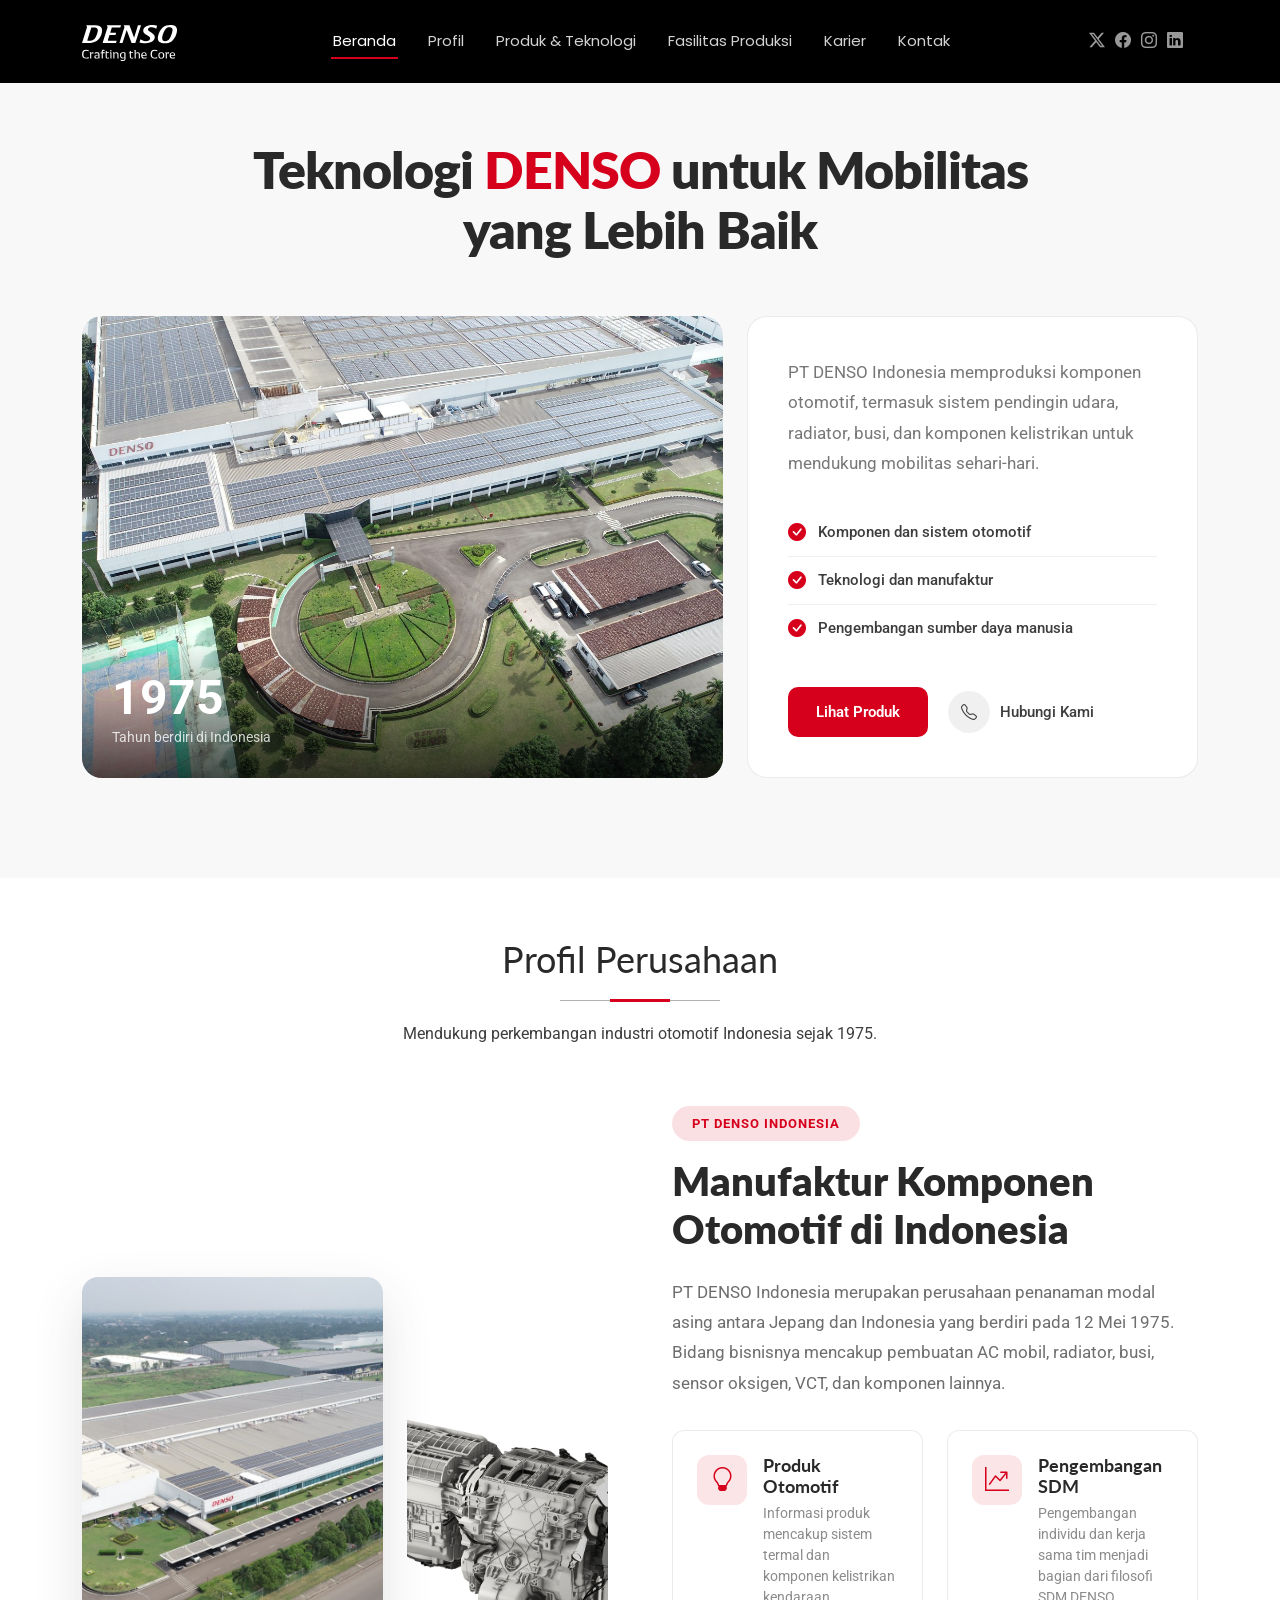
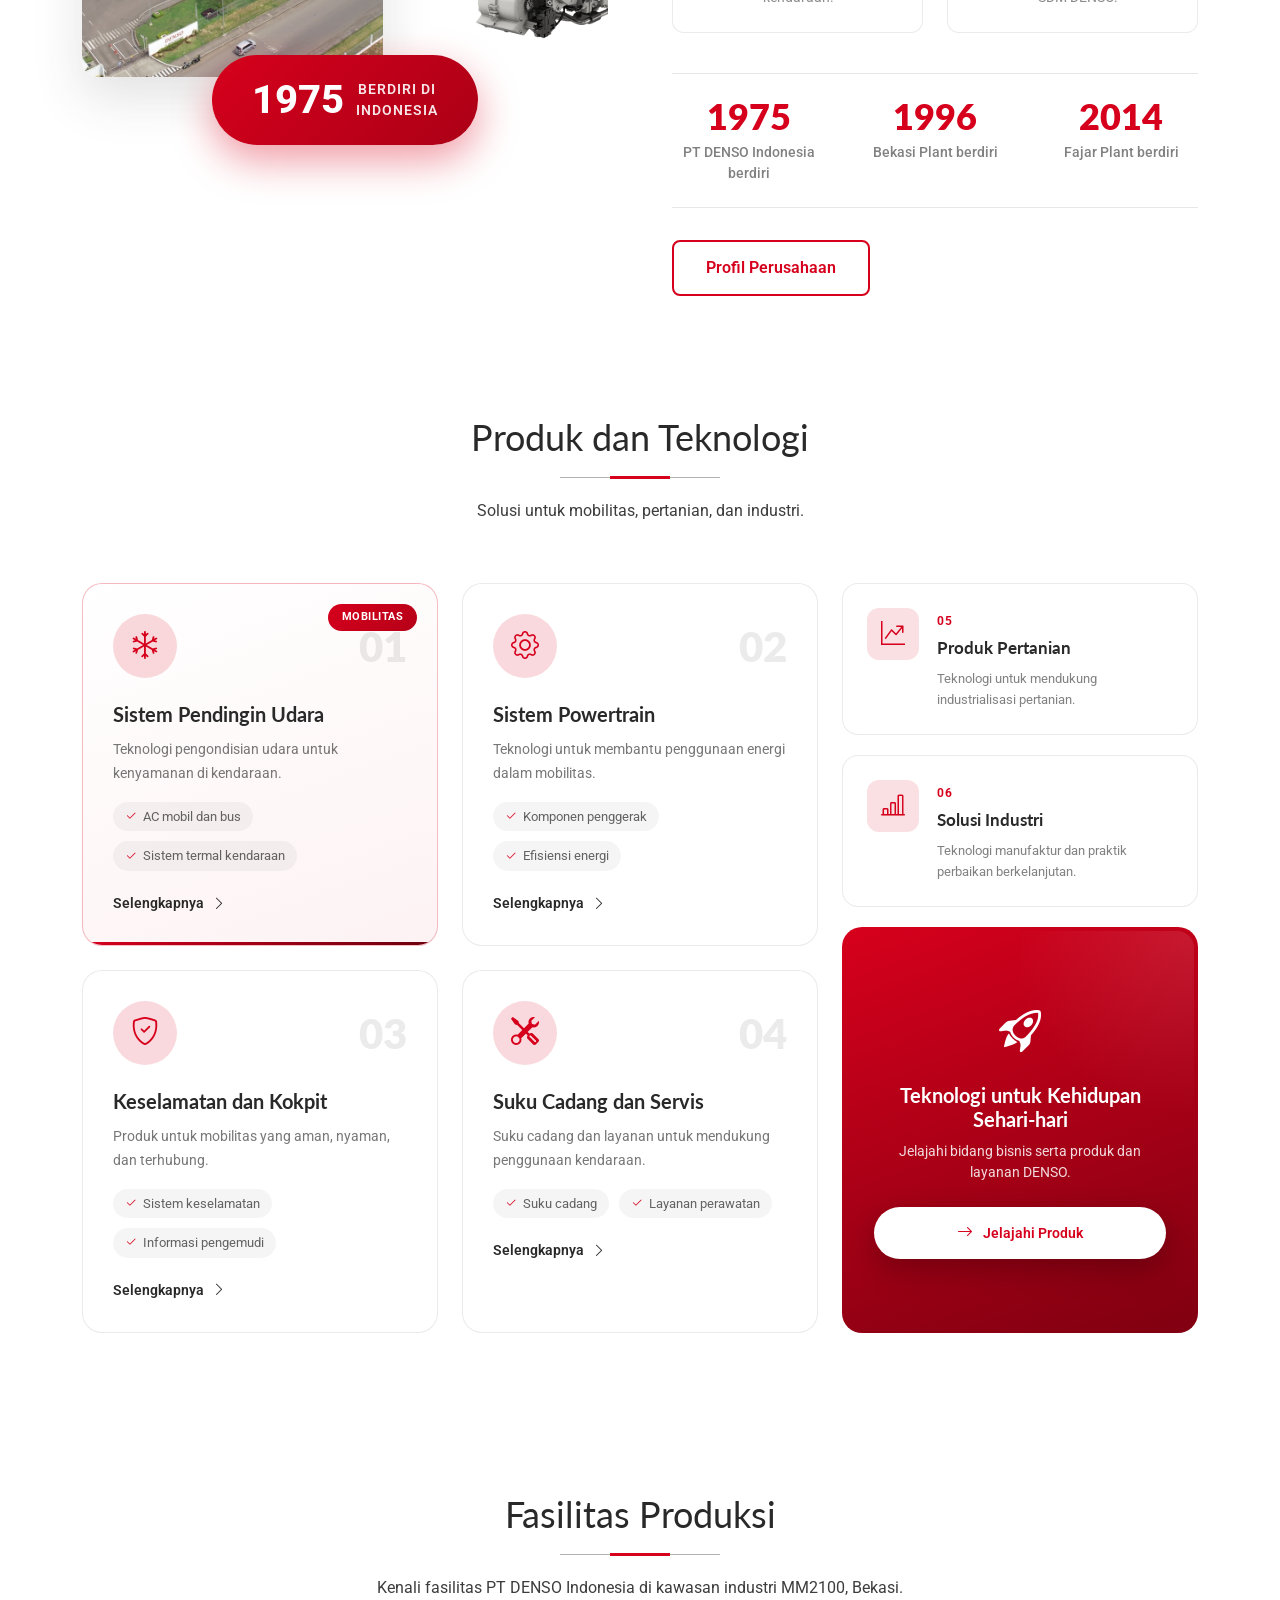
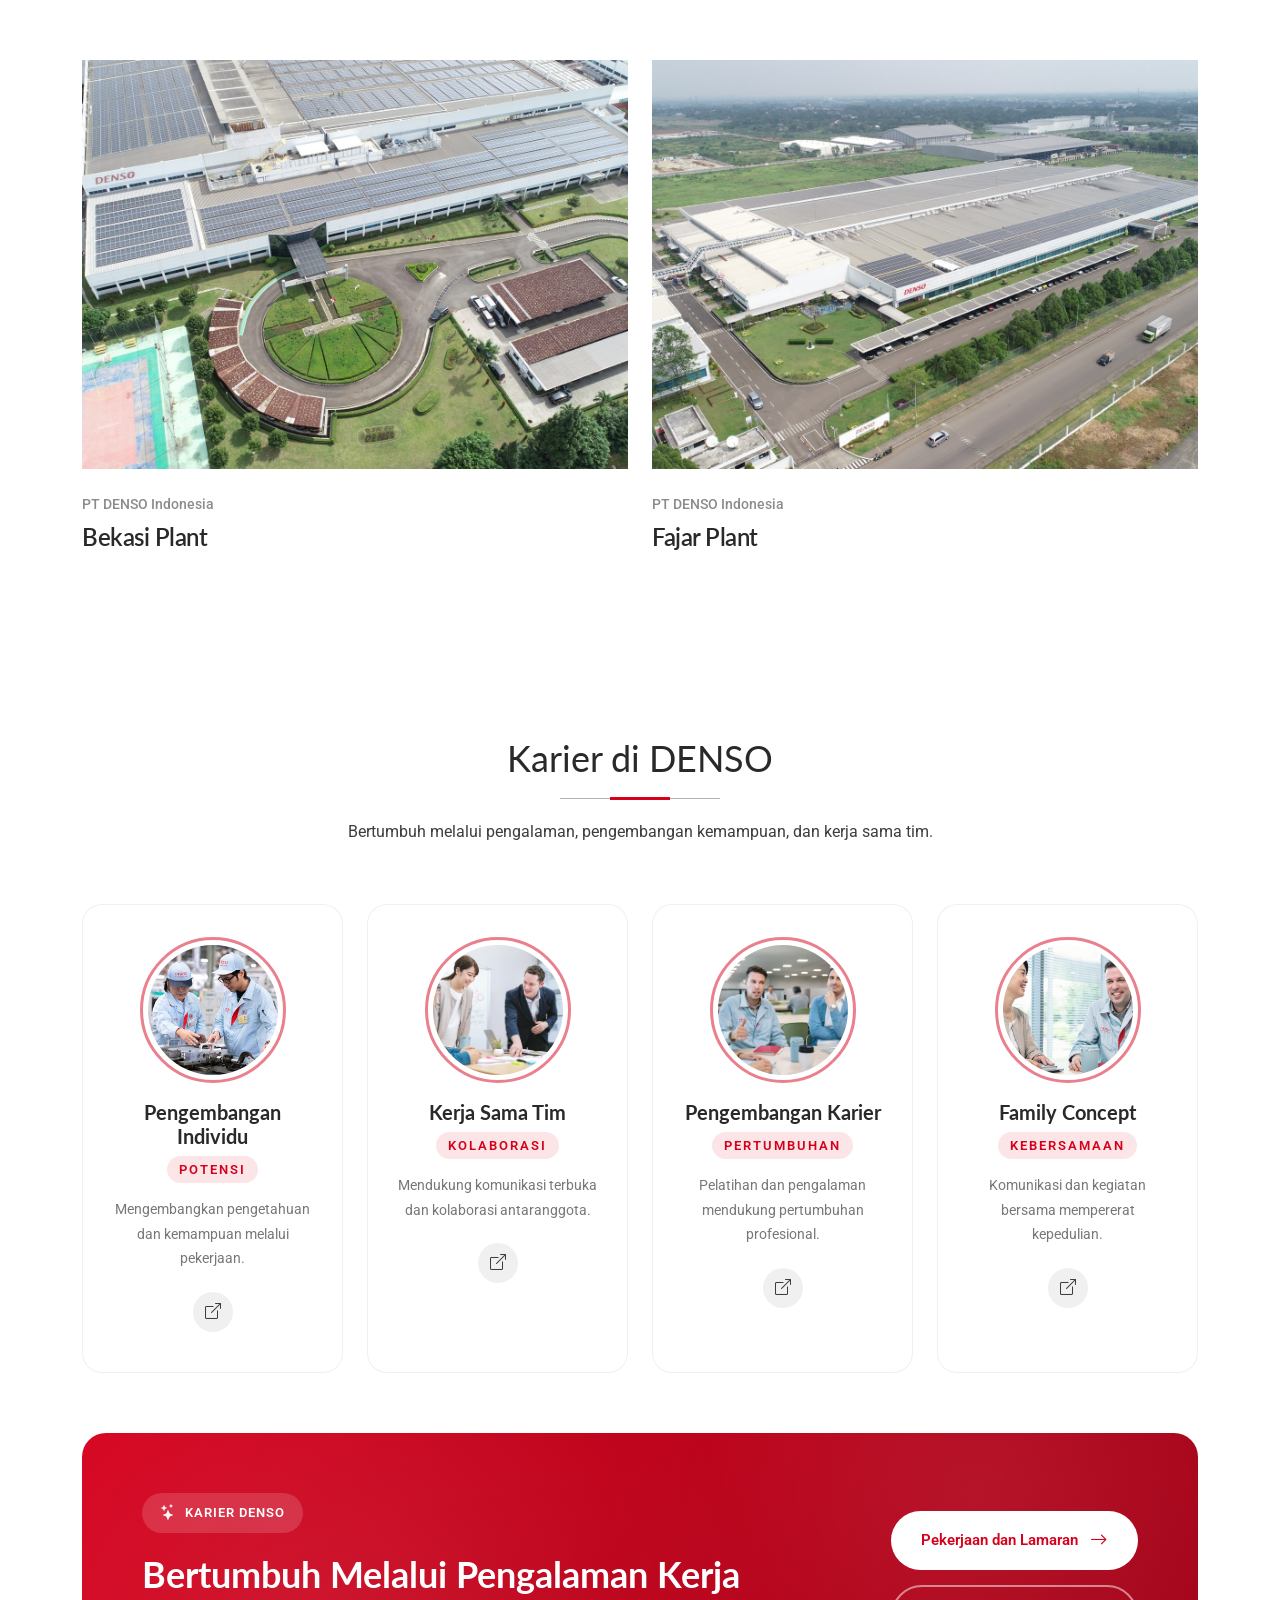
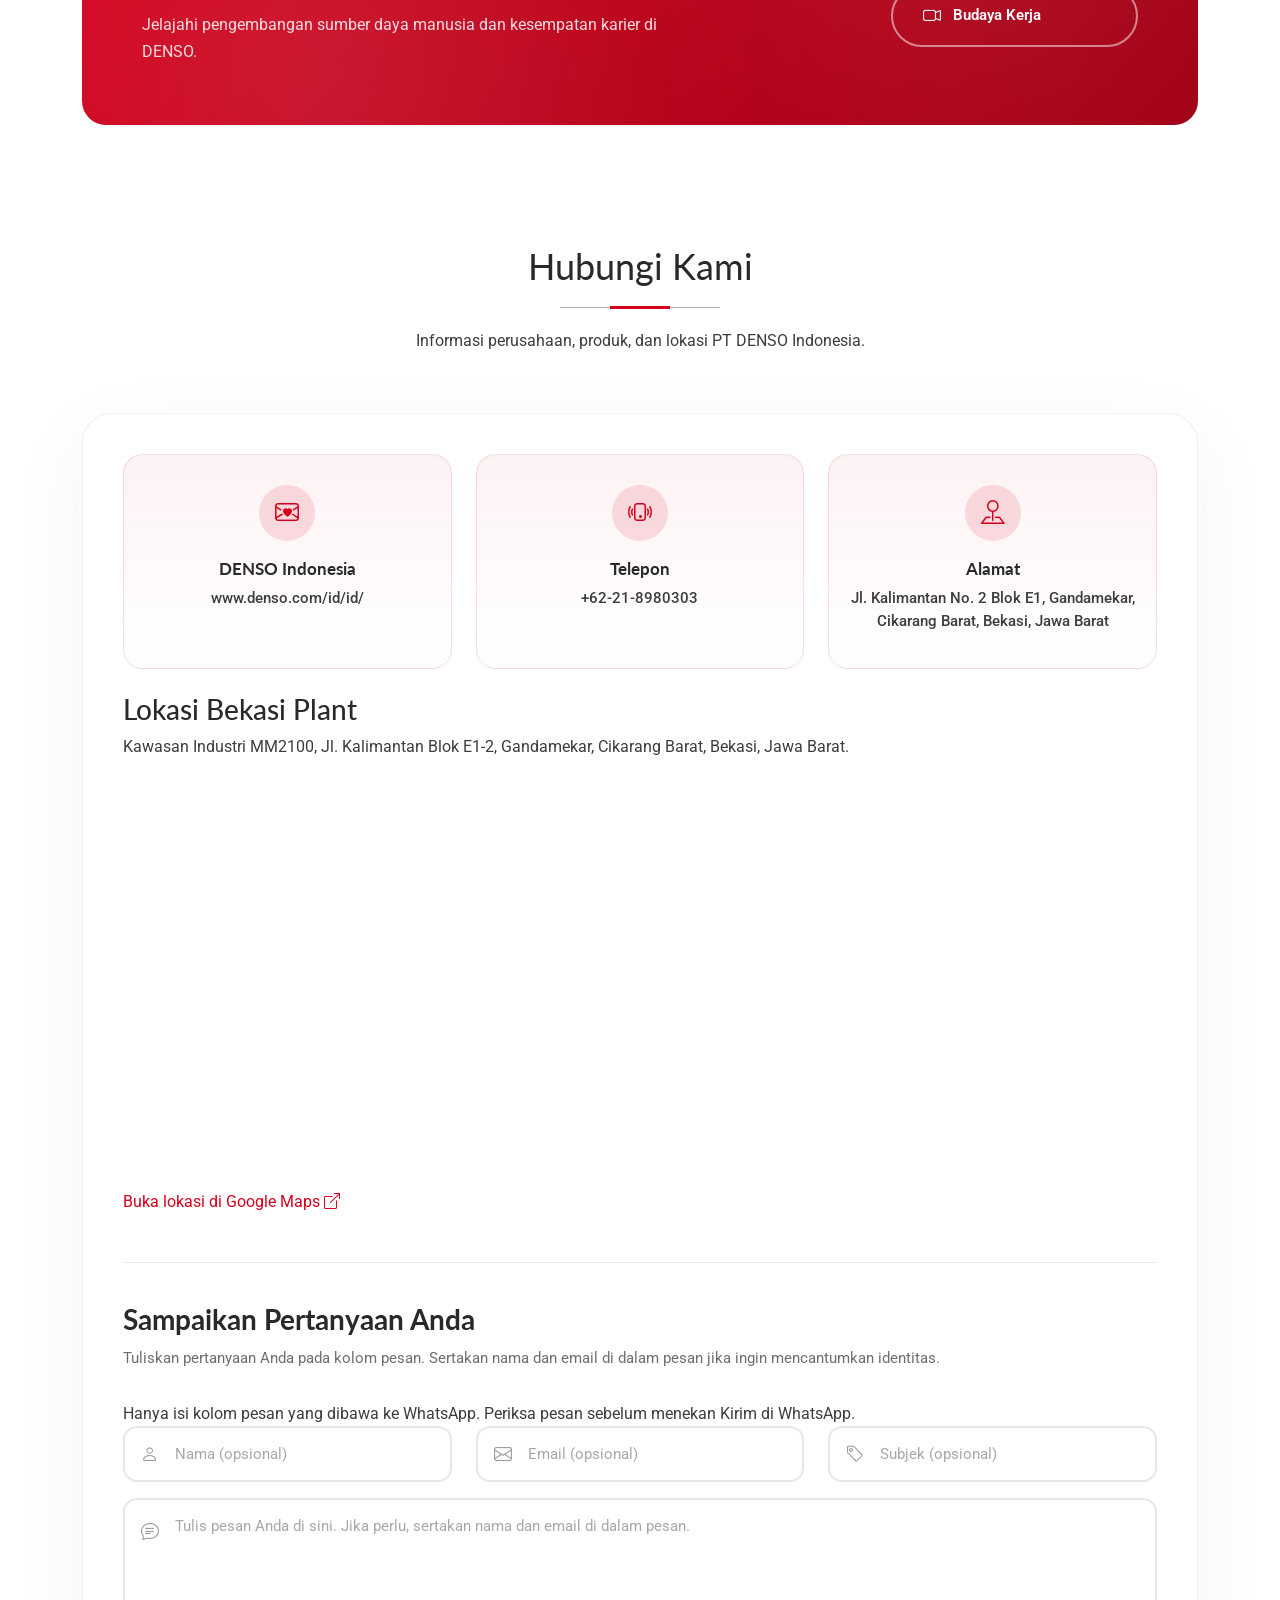
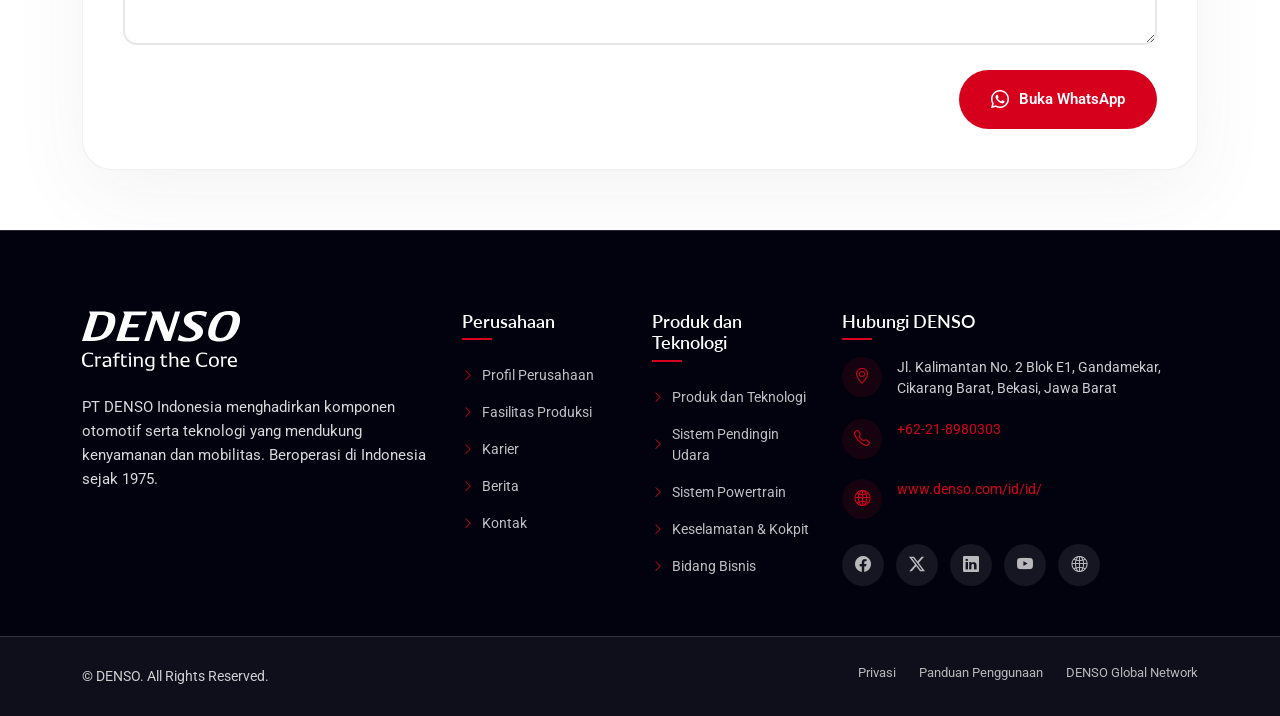
==== commit e3addf1a: "fix: keep one career link per card" ====
--- a/index.html
+++ b/index.html
@@ -383,8 +383,6 @@
 <p class="member-bio">Mengembangkan pengetahuan dan kemampuan melalui pekerjaan.</p>
 <div class="social-links">
 <a aria-label="Informasi karier resmi DENSO" href="https://www.denso.com/id/id/careers/policy/" rel="noopener noreferrer" target="_blank" title="Karier DENSO"><i class="bi bi-box-arrow-up-right"></i></a>
-<a aria-label="Informasi karier resmi DENSO" href="https://www.denso.com/id/id/careers/policy/" rel="noopener noreferrer" target="_blank" title="Karier DENSO"><i class="bi bi-box-arrow-up-right"></i></a>
-<a aria-label="Informasi karier resmi DENSO" href="https://www.denso.com/id/id/careers/policy/" rel="noopener noreferrer" target="_blank" title="Karier DENSO"><i class="bi bi-box-arrow-up-right"></i></a>
 </div>
 </div>
 </div>
@@ -402,8 +400,6 @@
 </div>
 <p class="member-bio">Mendukung komunikasi terbuka dan kolaborasi antaranggota.</p>
 <div class="social-links">
-<a aria-label="Informasi karier resmi DENSO" href="https://www.denso.com/id/id/careers/policy/" rel="noopener noreferrer" target="_blank" title="Karier DENSO"><i class="bi bi-box-arrow-up-right"></i></a>
-<a aria-label="Informasi karier resmi DENSO" href="https://www.denso.com/id/id/careers/policy/" rel="noopener noreferrer" target="_blank" title="Karier DENSO"><i class="bi bi-box-arrow-up-right"></i></a>
 <a aria-label="Informasi karier resmi DENSO" href="https://www.denso.com/id/id/careers/policy/" rel="noopener noreferrer" target="_blank" title="Karier DENSO"><i class="bi bi-box-arrow-up-right"></i></a>
 </div>
 </div>
@@ -424,8 +420,6 @@
 <p class="member-bio">Pelatihan dan pengalaman mendukung pertumbuhan profesional.</p>
 <div class="social-links">
 <a aria-label="Informasi karier resmi DENSO" href="https://www.denso.com/id/id/careers/policy/" rel="noopener noreferrer" target="_blank" title="Karier DENSO"><i class="bi bi-box-arrow-up-right"></i></a>
-<a aria-label="Informasi karier resmi DENSO" href="https://www.denso.com/id/id/careers/policy/" rel="noopener noreferrer" target="_blank" title="Karier DENSO"><i class="bi bi-box-arrow-up-right"></i></a>
-<a aria-label="Informasi karier resmi DENSO" href="https://www.denso.com/id/id/careers/policy/" rel="noopener noreferrer" target="_blank" title="Karier DENSO"><i class="bi bi-box-arrow-up-right"></i></a>
 </div>
 </div>
 </div>
@@ -443,8 +437,6 @@
 </div>
 <p class="member-bio">Komunikasi dan kegiatan bersama mempererat kepedulian.</p>
 <div class="social-links">
-<a aria-label="Informasi karier resmi DENSO" href="https://www.denso.com/id/id/careers/policy/" rel="noopener noreferrer" target="_blank" title="Karier DENSO"><i class="bi bi-box-arrow-up-right"></i></a>
-<a aria-label="Informasi karier resmi DENSO" href="https://www.denso.com/id/id/careers/policy/" rel="noopener noreferrer" target="_blank" title="Karier DENSO"><i class="bi bi-box-arrow-up-right"></i></a>
 <a aria-label="Informasi karier resmi DENSO" href="https://www.denso.com/id/id/careers/policy/" rel="noopener noreferrer" target="_blank" title="Karier DENSO"><i class="bi bi-box-arrow-up-right"></i></a>
 </div>
 </div>
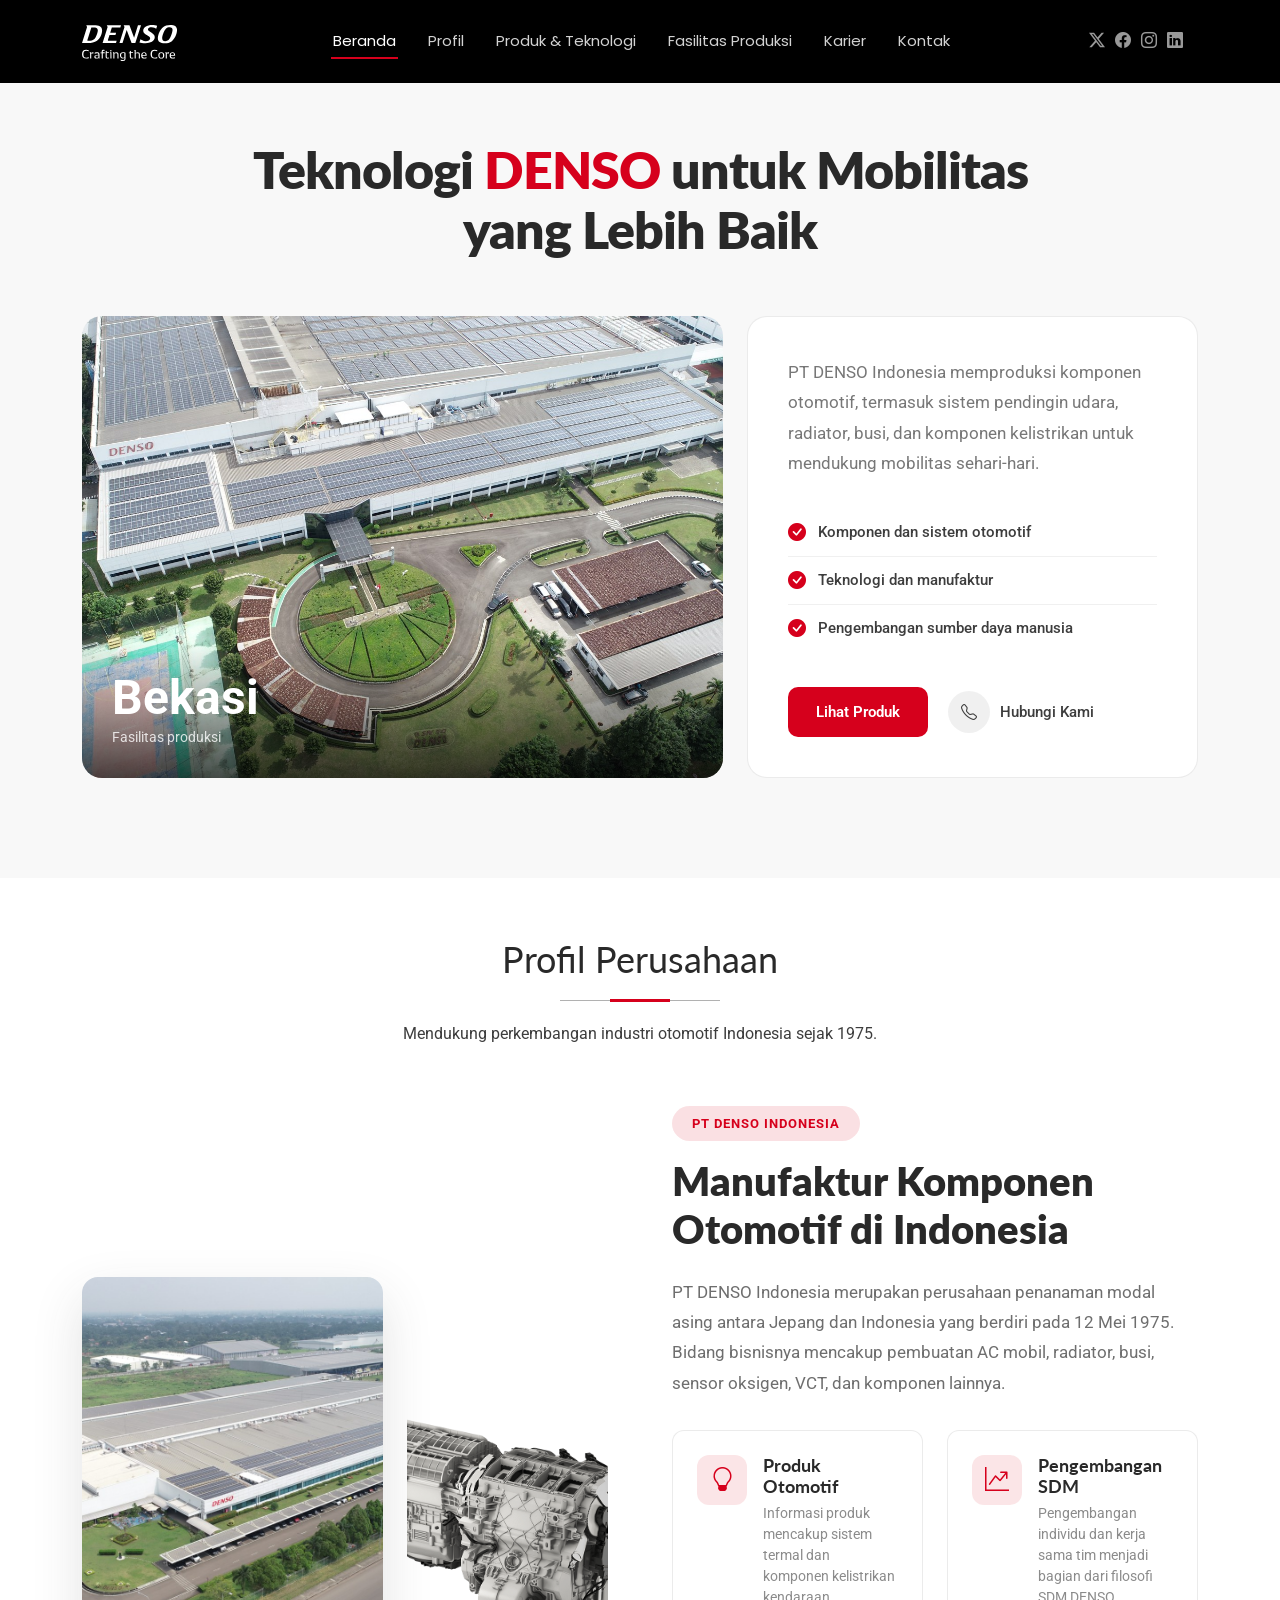
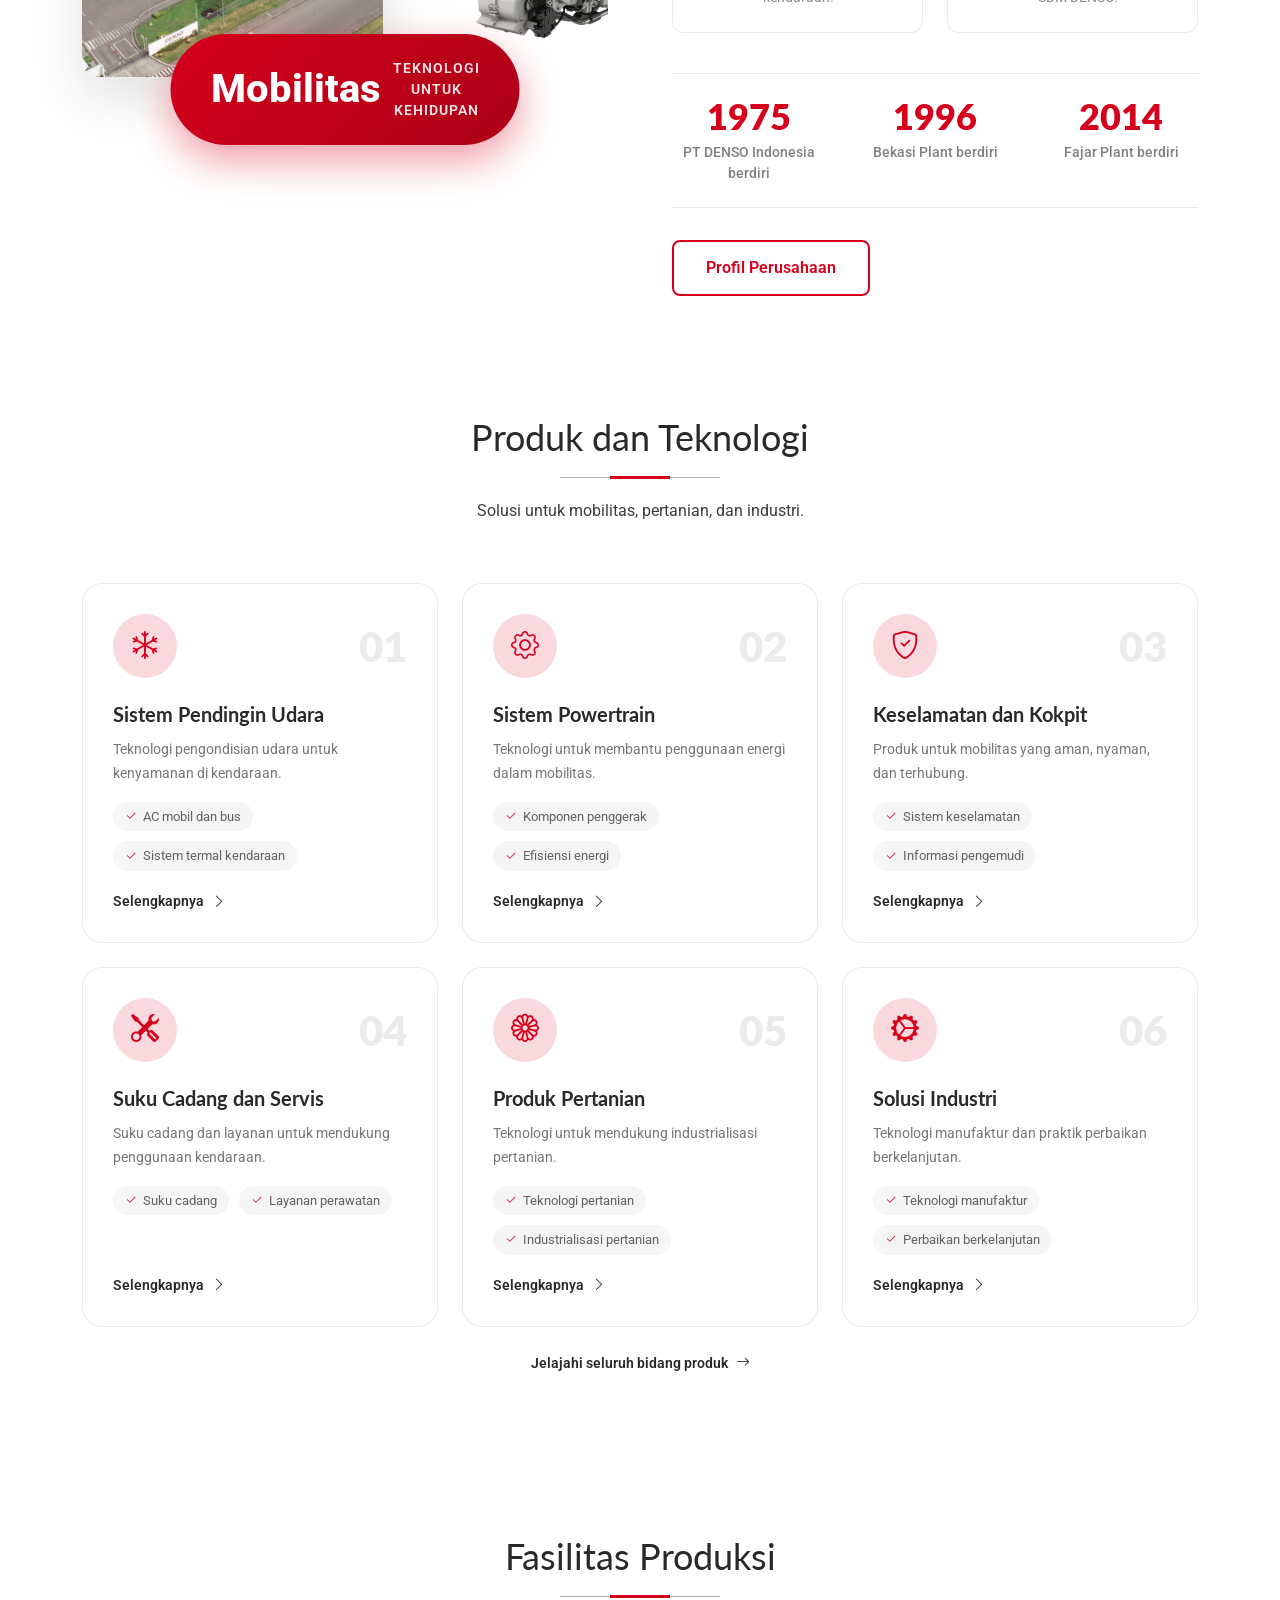
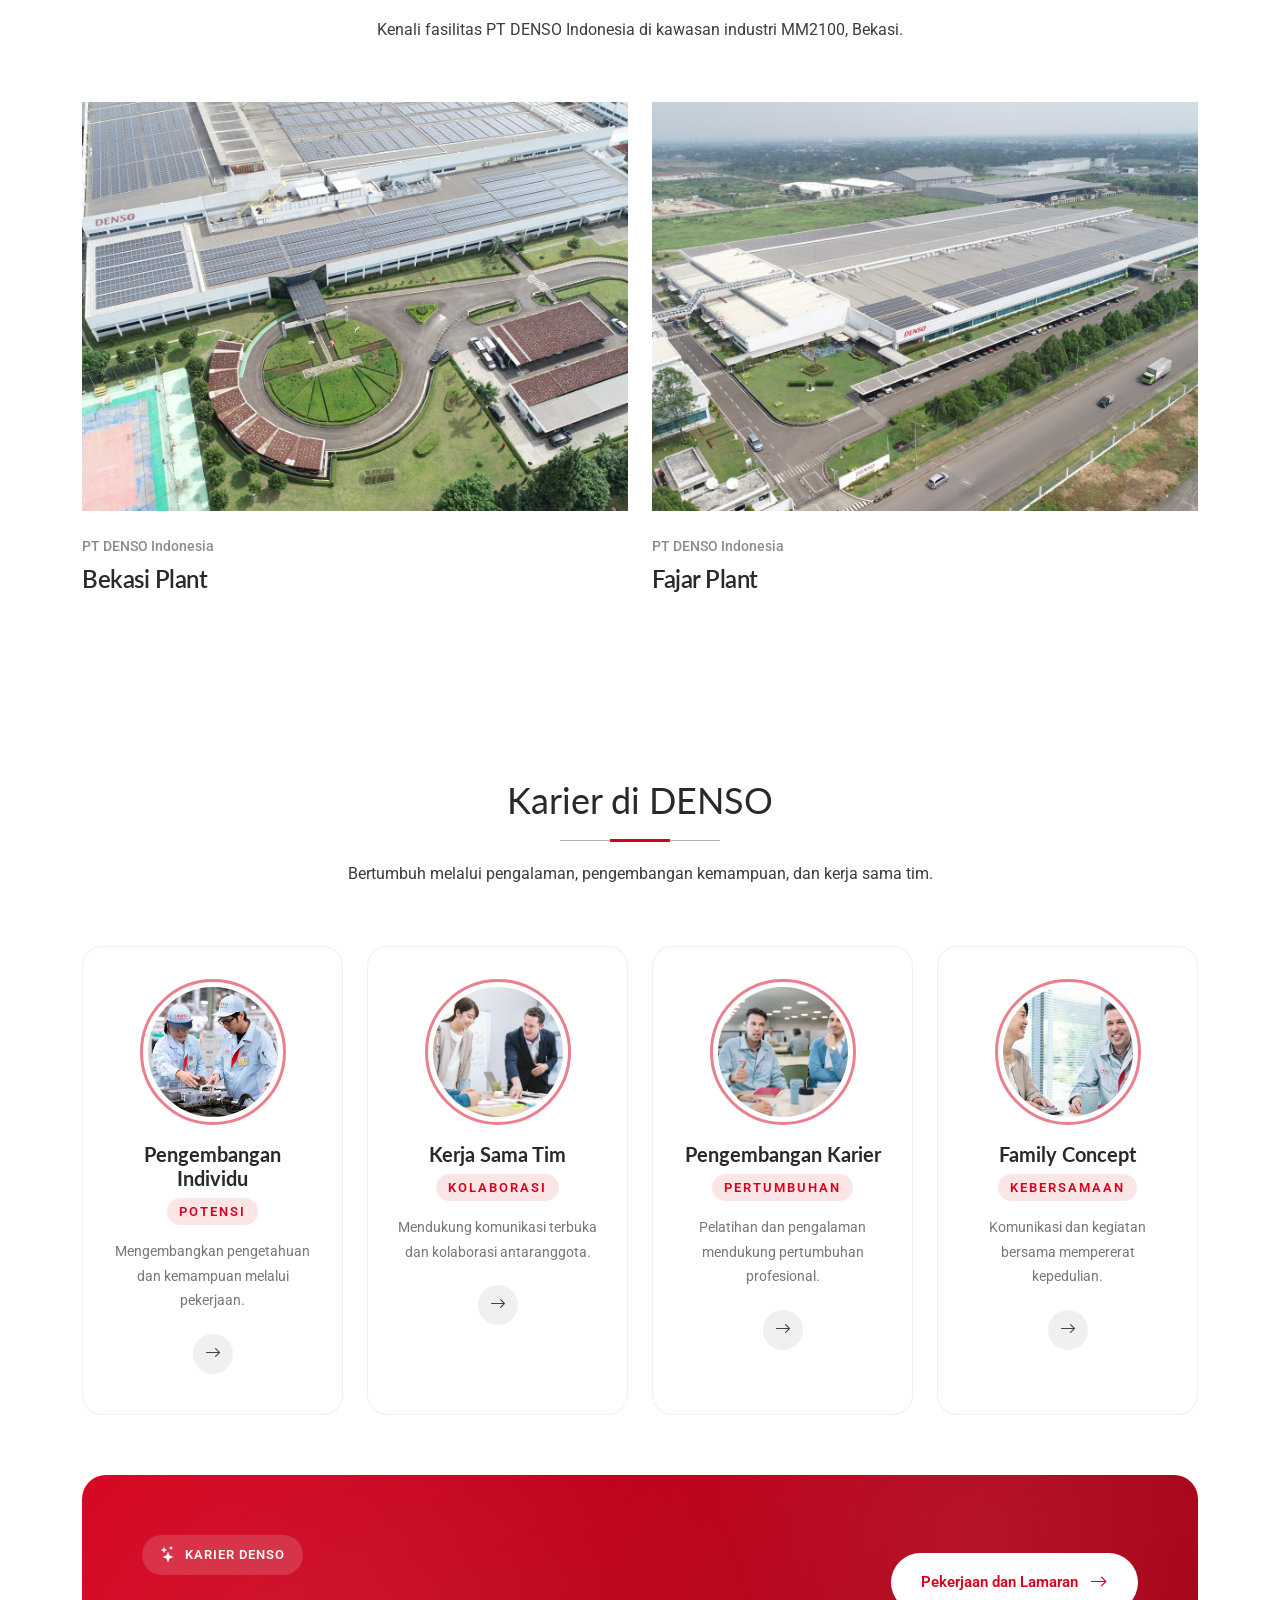
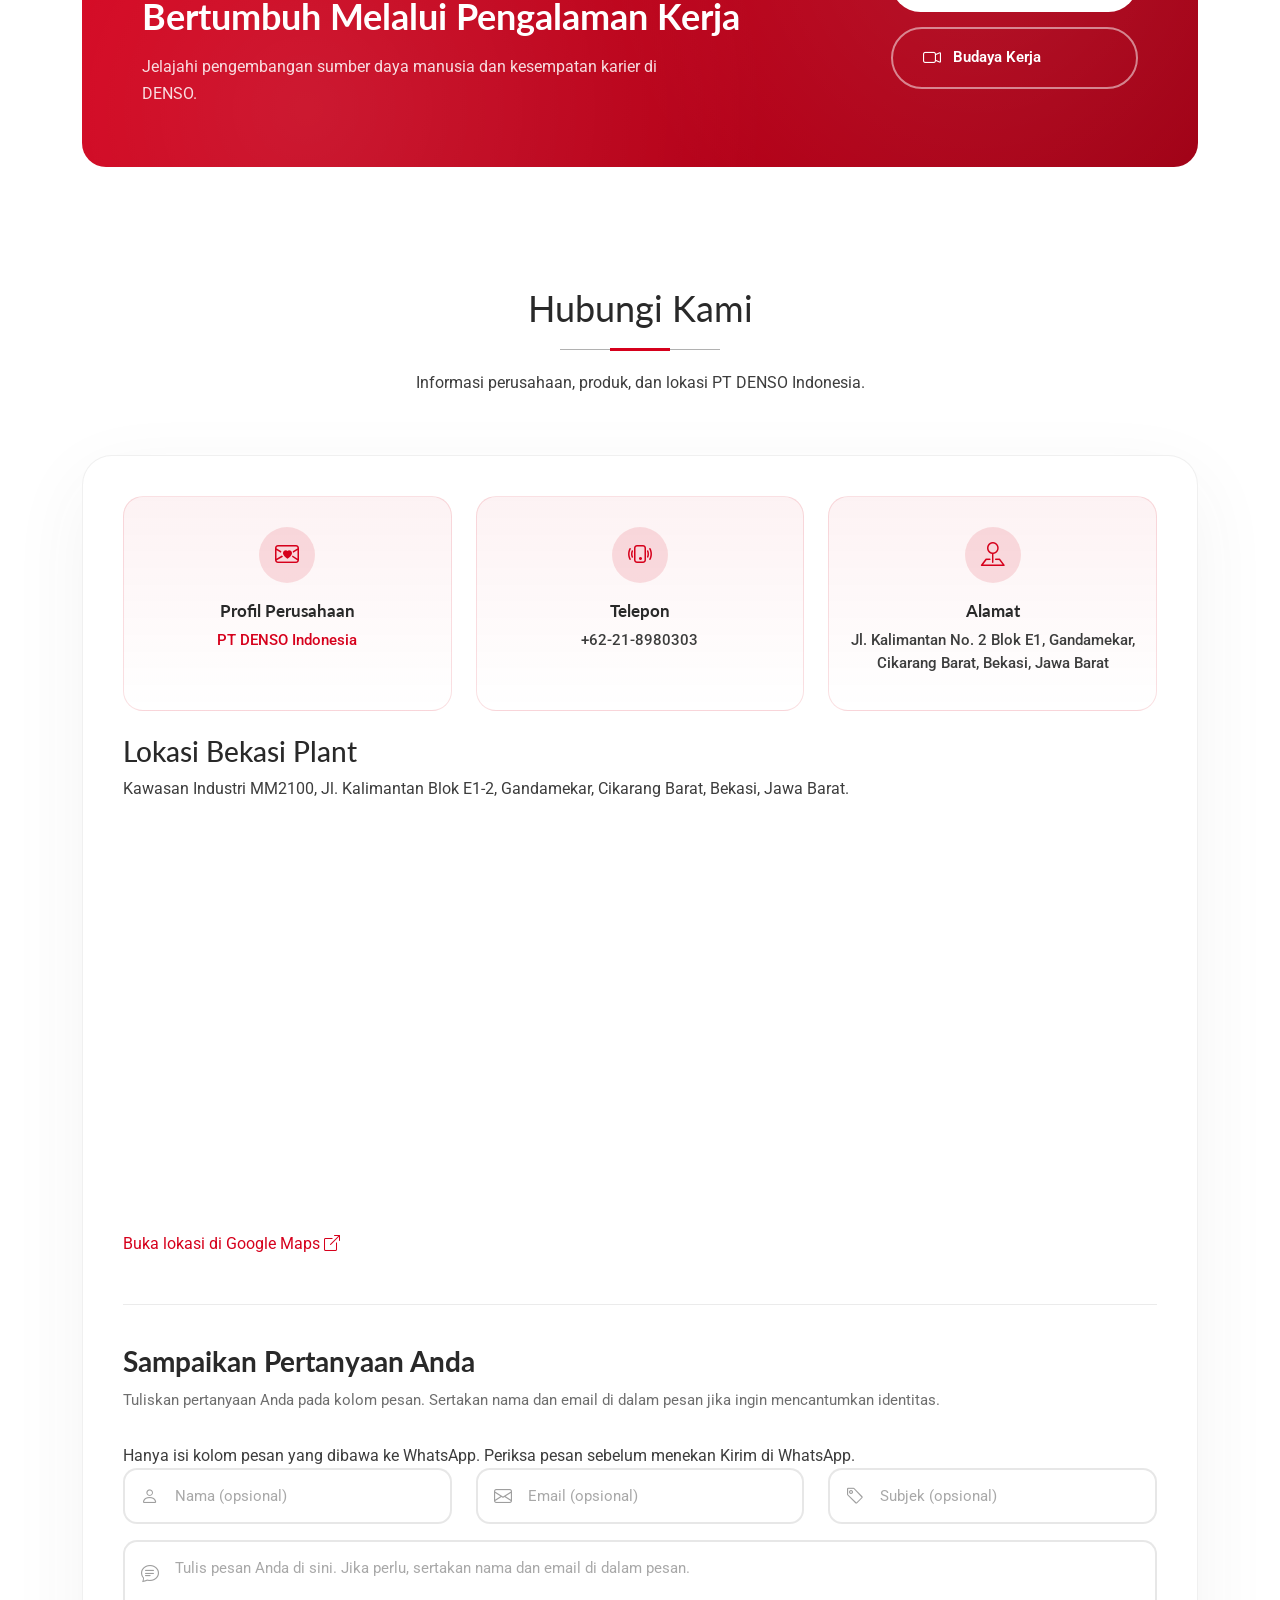
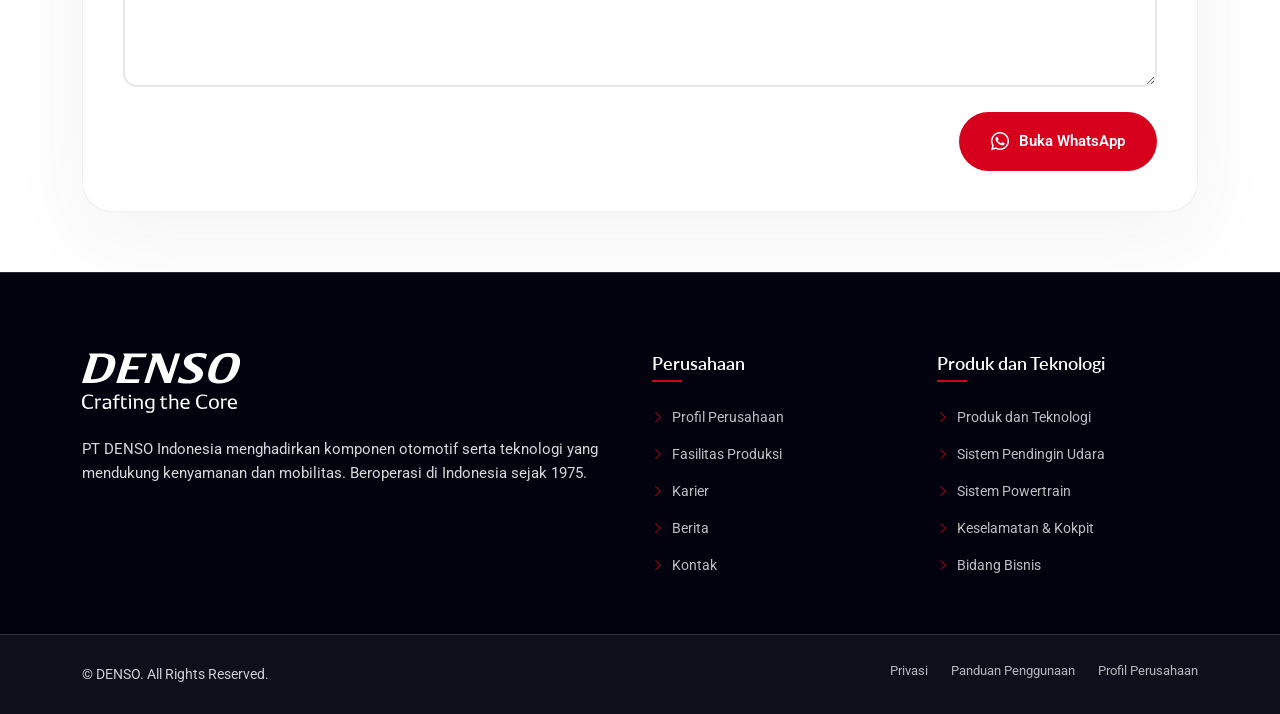
==== commit 05fca501: "fix: internalize company pages and unify website navigation" ====
--- a/index.html
+++ b/index.html
@@ -1,681 +1,699 @@
 <!DOCTYPE html>
-
 <html lang="id">
-<head>
-<meta charset="utf-8"/>
-<meta content="width=device-width, initial-scale=1.0" name="viewport"/>
-<title>PT DENSO Indonesia</title>
-<meta content="Kenali PT DENSO Indonesia, produk dan teknologi otomotif, fasilitas produksi, pengembangan sumber daya manusia, dan informasi kontak." name="description"/>
-<meta content="DENSO Indonesia, komponen otomotif, teknologi, fasilitas produksi, karier" name="keywords"/>
-<!-- Favicons -->
-<link href="assets/denso/denso-logo.svg" rel="icon"/>
-<link href="assets/img/apple-touch-icon.png" rel="apple-touch-icon"/>
-<!-- Fonts -->
-<link href="https://fonts.googleapis.com" rel="preconnect"/>
-<link crossorigin="" href="https://fonts.gstatic.com" rel="preconnect"/>
-<link href="https://fonts.googleapis.com/css2?family=Roboto:ital,wght@0,100;0,300;0,400;0,500;0,700;0,900;1,100;1,300;1,400;1,500;1,700;1,900&amp;family=Lato:ital,wght@0,100;0,300;0,400;0,700;0,900;1,100;1,300;1,400;1,700;1,900&amp;family=Poppins:ital,wght@0,100;0,200;0,300;0,400;0,500;0,600;0,700;0,800;0,900;1,100;1,200;1,300;1,400;1,500;1,600;1,700;1,800;1,900&amp;display=swap" rel="stylesheet"/>
-<!-- Vendor CSS Files -->
-<link href="assets/vendor/bootstrap/css/bootstrap.min.css" rel="stylesheet"/>
-<link href="assets/vendor/bootstrap-icons/bootstrap-icons.css" rel="stylesheet"/>
-<link href="assets/vendor/aos/aos.css" rel="stylesheet"/>
-<link href="assets/vendor/glightbox/css/glightbox.min.css" rel="stylesheet"/>
-<link href="assets/vendor/swiper/swiper-bundle.min.css" rel="stylesheet"/>
-<!-- Main CSS File -->
-<link href="assets/css/main.css" rel="stylesheet"/>
-<!-- =======================================================
+
+  <head>
+    <meta charset="utf-8">
+    <meta content="width=device-width, initial-scale=1.0" name="viewport">
+    <title>PT DENSO Indonesia</title>
+    <meta
+      content="Kenali PT DENSO Indonesia, produk dan teknologi otomotif, fasilitas produksi, pengembangan sumber daya manusia, dan informasi kontak."
+      name="description">
+    <meta content="DENSO Indonesia, komponen otomotif, teknologi, fasilitas produksi, karier" name="keywords">
+    <!-- Favicons -->
+    <link href="assets/denso/denso-logo.svg" rel="icon">
+    <link href="assets/img/apple-touch-icon.png" rel="apple-touch-icon">
+    <!-- Fonts -->
+    <link href="https://fonts.googleapis.com" rel="preconnect">
+    <link crossorigin="" href="https://fonts.gstatic.com" rel="preconnect">
+    <link
+      href="https://fonts.googleapis.com/css2?family=Roboto:ital,wght@0,100;0,300;0,400;0,500;0,700;0,900;1,100;1,300;1,400;1,500;1,700;1,900&amp;family=Lato:ital,wght@0,100;0,300;0,400;0,700;0,900;1,100;1,300;1,400;1,700;1,900&amp;family=Poppins:ital,wght@0,100;0,200;0,300;0,400;0,500;0,600;0,700;0,800;0,900;1,100;1,200;1,300;1,400;1,500;1,600;1,700;1,800;1,900&amp;display=swap"
+      rel="stylesheet">
+    <!-- Vendor CSS Files -->
+    <link href="assets/vendor/bootstrap/css/bootstrap.min.css" rel="stylesheet">
+    <link href="assets/vendor/bootstrap-icons/bootstrap-icons.css" rel="stylesheet">
+    <link href="assets/vendor/aos/aos.css" rel="stylesheet">
+    <link href="assets/vendor/glightbox/css/glightbox.min.css" rel="stylesheet">
+    <link href="assets/vendor/swiper/swiper-bundle.min.css" rel="stylesheet">
+    <!-- Main CSS File -->
+    <link href="assets/css/main.css" rel="stylesheet">
+    <link href="assets/css/site-adjustments.css" rel="stylesheet"><!-- =======================================================
   * Template Name: Creativo
   * Template URL: https://bootstrapmade.com/creativo-bootstrap-creative-agency-template/
   * Updated: Mar 23 2026 with Bootstrap v5.3.8
   * Author: BootstrapMade.com
   * License: https://bootstrapmade.com/license/
   ======================================================== -->
-</head>
-<body class="index-page">
-<header class="header d-flex align-items-center fixed-top" id="header">
-<div class="container position-relative d-flex align-items-center justify-content-between">
-<a class="logo d-flex align-items-center me-auto me-xl-0" href="index.html">
-<!-- Uncomment the line below if you also wish to use an image logo -->
-<!-- <img src="assets/img/logo.webp" alt=""> -->
-<h1 class="sitename"><img alt="DENSO Crafting the Core" height="36" src="assets/denso/denso-logo-white.svg" width="95"/></h1>
-</a>
-<nav class="navmenu" id="navmenu">
-<ul><li><a class="active" href="#hero">Beranda</a></li><li><a href="#about">Profil</a></li><li><a href="#services">Produk &amp; Teknologi</a></li><li><a href="#portfolio">Fasilitas Produksi</a></li><li><a href="#team">Karier</a></li><li><a href="#contact">Kontak</a></li></ul>
-<i class="mobile-nav-toggle d-xl-none bi bi-list"></i>
-</nav>
-<div class="header-social-links">
-<a aria-label="X / Twitter DENSO Europe" class="twitter" href="https://twitter.com/densoeurope" rel="noopener noreferrer" target="_blank" title="X / Twitter DENSO Europe"><i class="bi bi-twitter-x"></i></a>
-<a aria-label="Facebook DENSO Global" class="facebook" href="https://www.facebook.com/DENSOCorporation/" rel="noopener noreferrer" target="_blank" title="Facebook DENSO Global"><i class="bi bi-facebook"></i></a>
-<a aria-label="Instagram DENSO Indonesia" class="instagram" href="https://www.instagram.com/densoindonesia_official/" rel="noopener noreferrer" target="_blank" title="Instagram DENSO Indonesia"><i class="bi bi-instagram"></i></a>
-<a aria-label="LinkedIn DENSO (Amerika Utara)" class="linkedin" href="https://www.linkedin.com/company/denso" rel="noopener noreferrer" target="_blank" title="LinkedIn DENSO (Amerika Utara)"><i class="bi bi-linkedin"></i></a>
-</div>
-</div>
-</header>
-<main class="main">
-<!-- Hero Section -->
-<section class="hero section light-background" id="hero">
-<div class="container">
-<div class="row">
-<div class="col-12" data-aos="fade-down">
-<div class="hero-header">
-<h1>Teknologi <span class="highlight">DENSO</span> untuk Mobilitas yang Lebih Baik</h1>
-</div>
-</div><!-- End Header Column -->
-</div>
-<div class="row g-4 mt-4">
-<div class="col-lg-7" data-aos="fade-up" data-aos-delay="100">
-<div class="media-block">
-<img alt="Bekasi Plant PT DENSO Indonesia, foto pada profil resmi perusahaan" class="img-fluid" height="900" src="assets/denso/denso-plant-bekasi-web.jpg" width="1600"/>
-<div class="overlay-content">
-<div class="stats-item">
-<span class="number">1975</span>
-<span class="label">Tahun berdiri di Indonesia</span>
-</div>
-</div>
-</div>
-</div><!-- End Media Column -->
-<div class="col-lg-5" data-aos="fade-up" data-aos-delay="200">
-<div class="info-block">
-<p class="lead-text">PT DENSO Indonesia memproduksi komponen otomotif, termasuk sistem pendingin udara, radiator, busi, dan komponen kelistrikan untuk mendukung mobilitas sehari-hari.</p>
-<ul class="feature-list">
-<li><i class="bi bi-check-circle-fill"></i> Komponen dan sistem otomotif</li>
-<li><i class="bi bi-check-circle-fill"></i> Teknologi dan manufaktur</li>
-<li><i class="bi bi-check-circle-fill"></i> Pengembangan sumber daya manusia</li>
-</ul>
-<div class="action-row">
-<a class="btn-get-started" href="#services"> Lihat Produk</a>
-<a class="btn-contact" href="#contact">
-<i class="bi bi-telephone"></i>
-<span>Hubungi Kami</span>
-</a>
-</div>
-</div>
-</div><!-- End Info Column -->
-</div>
-</div>
-</section><!-- /Hero Section -->
-<!-- About Section -->
-<section class="about section" id="about">
-<!-- Section Title -->
-<div class="container section-title" data-aos="fade-up">
-<h2>Profil Perusahaan</h2>
-<p>Mendukung perkembangan industri otomotif Indonesia sejak 1975.</p>
-</div><!-- End Section Title -->
-<div class="container" data-aos="fade-up" data-aos-delay="100">
-<div class="about-wrapper">
-<div class="image-gallery" data-aos="zoom-in" data-aos-delay="200">
-<div class="gallery-grid">
-<div class="gallery-item main-image">
-<img alt="Fajar Plant PT DENSO Indonesia, foto pada profil resmi perusahaan" class="img-fluid" height="900" loading="lazy" src="assets/denso/denso-plant-fajar-web.jpg" width="1600"/>
-</div>
-<div class="gallery-item side-image">
-<img alt="Unit HVAC DENSO, gambar produk pada situs resmi DENSO" class="img-fluid" height="1000" loading="lazy" src="assets/denso/denso-product-hvac.png" width="1000"/>
-</div>
-</div>
-<div class="experience-badge">
-<div class="badge-inner">
-<span class="number">1975</span>
-<span class="label">Berdiri di Indonesia</span>
-</div>
-</div>
-</div>
-<div class="info-panel" data-aos="fade-up" data-aos-delay="300">
-<div class="panel-header">
-<span class="tagline">PT DENSO Indonesia</span>
-<h2>Manufaktur Komponen Otomotif di Indonesia</h2>
-</div>
-<p class="description">PT DENSO Indonesia merupakan perusahaan penanaman modal asing antara Jepang dan Indonesia yang berdiri pada 12 Mei 1975. Bidang bisnisnya mencakup pembuatan AC mobil, radiator, busi, sensor oksigen, VCT, dan komponen lainnya.</p>
-<div class="highlights-row">
-<div class="highlight-box" data-aos="fade-up" data-aos-delay="350">
-<div class="icon-wrap">
-<i class="bi bi-lightbulb"></i>
-</div>
-<div class="highlight-content">
-<h4>Produk Otomotif</h4>
-<p>Informasi produk mencakup sistem termal dan komponen kelistrikan kendaraan.</p>
-</div>
-</div>
-<div class="highlight-box" data-aos="fade-up" data-aos-delay="400">
-<div class="icon-wrap">
-<i class="bi bi-graph-up-arrow"></i>
-</div>
-<div class="highlight-content">
-<h4>Pengembangan SDM</h4>
-<p>Pengembangan individu dan kerja sama tim menjadi bagian dari filosofi SDM DENSO.</p>
-</div>
-</div>
-</div>
-<div class="stats-row" data-aos="fade-up" data-aos-delay="450">
-<div class="stat-block">
-<h3>1975</h3>
-<span>PT DENSO Indonesia berdiri</span>
-</div>
-<div class="stat-block">
-<h3>1996</h3>
-<span>Bekasi Plant berdiri</span>
-</div>
-<div class="stat-block">
-<h3>2014</h3>
-<span>Fajar Plant berdiri</span>
-</div>
-</div>
-<a class="cta-button" href="https://www.denso.com/id/id/about-us/company-information/dnia/" rel="noopener noreferrer" target="_blank">Profil Perusahaan</a>
-</div>
-</div>
-</div>
-</section><!-- /About Section -->
-<!-- Services Section -->
-<section class="services section" id="services">
-<!-- Section Title -->
-<div class="container section-title" data-aos="fade-up">
-<h2>Produk dan Teknologi</h2>
-<p>Solusi untuk mobilitas, pertanian, dan industri.</p>
-</div><!-- End Section Title -->
-<div class="container" data-aos="fade-up" data-aos-delay="100">
-<div class="row g-4">
-<div class="col-lg-8">
-<div class="row g-4">
-<div class="col-md-6" data-aos="fade-right" data-aos-delay="150">
-<div class="service-card highlighted">
-<div class="card-badge">Mobilitas</div>
-<div class="card-header">
-<div class="icon-circle">
-<i class="bi bi-snow"></i>
-</div>
-<span class="service-num">01</span>
-</div>
-<div class="card-body">
-<h4><a href="https://www.denso.com/global/en/business/products-and-services/mobility/airconditioning/" rel="noopener noreferrer" target="_blank"> Sistem Pendingin Udara</a></h4>
-<p>Teknologi pengondisian udara untuk kenyamanan di kendaraan.</p>
-<ul class="feature-list">
-<li><i class="bi bi-check2"></i> AC mobil dan bus</li>
-<li><i class="bi bi-check2"></i> Sistem termal kendaraan</li>
-</ul>
-</div>
-<a class="card-link" href="https://www.denso.com/global/en/business/products-and-services/mobility/airconditioning/" rel="noopener noreferrer" target="_blank">
-<span>Selengkapnya</span>
-<i class="bi bi-chevron-right"></i>
-</a>
-</div>
-</div><!-- End Service Card -->
-<div class="col-md-6" data-aos="fade-left" data-aos-delay="200">
-<div class="service-card">
-<div class="card-header">
-<div class="icon-circle">
-<i class="bi bi-gear"></i>
-</div>
-<span class="service-num">02</span>
-</div>
-<div class="card-body">
-<h4><a href="https://www.denso.com/global/en/business/products-and-services/mobility/powertrain/" rel="noopener noreferrer" target="_blank"> Sistem Powertrain</a></h4>
-<p>Teknologi untuk membantu penggunaan energi dalam mobilitas.</p>
-<ul class="feature-list">
-<li><i class="bi bi-check2"></i> Komponen penggerak</li>
-<li><i class="bi bi-check2"></i> Efisiensi energi</li>
-</ul>
-</div>
-<a class="card-link" href="https://www.denso.com/global/en/business/products-and-services/mobility/powertrain/" rel="noopener noreferrer" target="_blank">
-<span>Selengkapnya</span>
-<i class="bi bi-chevron-right"></i>
-</a>
-</div>
-</div><!-- End Service Card -->
-<div class="col-md-6" data-aos="fade-right" data-aos-delay="250">
-<div class="service-card">
-<div class="card-header">
-<div class="icon-circle">
-<i class="bi bi-shield-check"></i>
-</div>
-<span class="service-num">03</span>
-</div>
-<div class="card-body">
-<h4><a href="https://www.denso.com/global/en/business/products-and-services/mobility/safety-cockpit/" rel="noopener noreferrer" target="_blank"> Keselamatan dan Kokpit</a></h4>
-<p>Produk untuk mobilitas yang aman, nyaman, dan terhubung.</p>
-<ul class="feature-list">
-<li><i class="bi bi-check2"></i> Sistem keselamatan</li>
-<li><i class="bi bi-check2"></i> Informasi pengemudi</li>
-</ul>
-</div>
-<a class="card-link" href="https://www.denso.com/global/en/business/products-and-services/mobility/safety-cockpit/" rel="noopener noreferrer" target="_blank">
-<span>Selengkapnya</span>
-<i class="bi bi-chevron-right"></i>
-</a>
-</div>
-</div><!-- End Service Card -->
-<div class="col-md-6" data-aos="fade-left" data-aos-delay="300">
-<div class="service-card">
-<div class="card-header">
-<div class="icon-circle">
-<i class="bi bi-tools"></i>
-</div>
-<span class="service-num">04</span>
-</div>
-<div class="card-body">
-<h4><a href="https://www.denso.com/global/en/business/products-and-services/mobility/parts-accessories/" rel="noopener noreferrer" target="_blank"> Suku Cadang dan Servis</a></h4>
-<p>Suku cadang dan layanan untuk mendukung penggunaan kendaraan.</p>
-<ul class="feature-list">
-<li><i class="bi bi-check2"></i> Suku cadang</li>
-<li><i class="bi bi-check2"></i> Layanan perawatan</li>
-</ul>
-</div>
-<a class="card-link" href="https://www.denso.com/global/en/business/products-and-services/mobility/parts-accessories/" rel="noopener noreferrer" target="_blank">
-<span>Selengkapnya</span>
-<i class="bi bi-chevron-right"></i>
-</a>
-</div>
-</div><!-- End Service Card -->
-</div>
-</div>
-<div class="col-lg-4">
-<div class="services-sidebar" data-aos="fade-up" data-aos-delay="350">
-<div class="sidebar-service-item">
-<div class="sidebar-icon">
-<i class="bi bi-graph-up-arrow"></i>
-</div>
-<div class="sidebar-content">
-<span class="sidebar-num">05</span>
-<h5><a href="https://www.denso.com/global/en/business/products-and-services/other-industries/agriculture/" rel="noopener noreferrer" target="_blank"> Produk Pertanian</a></h5>
-<p>Teknologi untuk mendukung industrialisasi pertanian.</p>
-</div>
-</div><!-- End Sidebar Service -->
-<div class="sidebar-service-item">
-<div class="sidebar-icon">
-<i class="bi bi-bar-chart-line"></i>
-</div>
-<div class="sidebar-content">
-<span class="sidebar-num">06</span>
-<h5><a href="https://www.denso.com/global/en/business/products-and-services/other-industries/industry/" rel="noopener noreferrer" target="_blank"> Solusi Industri</a></h5>
-<p>Teknologi manufaktur dan praktik perbaikan berkelanjutan.</p>
-</div>
-</div><!-- End Sidebar Service -->
-<div class="sidebar-cta">
-<div class="cta-inner">
-<i class="bi bi-rocket-takeoff"></i>
-<h4>Teknologi untuk Kehidupan Sehari-hari</h4>
-<p>Jelajahi bidang bisnis serta produk dan layanan DENSO.</p>
-<a class="cta-button" href="service-details.html"><i class="bi bi-arrow-right"></i> Jelajahi Produk</a>
-</div>
-</div>
-</div>
-</div>
-</div>
-</div>
-</section><!-- /Services Section -->
-
-
-<!-- Portfolio Section -->
-<section class="portfolio section" id="portfolio">
-<!-- Section Title -->
-<div class="container section-title" data-aos="fade-up">
-<h2>Fasilitas Produksi</h2>
-<p>Kenali fasilitas PT DENSO Indonesia di kawasan industri MM2100, Bekasi.</p>
-</div><!-- End Section Title -->
-<div class="container">
-<div class="isotope-layout" data-default-filter="*" data-layout="masonry" data-sort="original-order">
-<!-- End Filter Header -->
-<div class="row g-4 isotope-container" data-aos="fade-up" data-aos-delay="200">
-<div class="col-lg-6 col-md-6 portfolio-item isotope-item filter-web">
-<div class="portfolio-card">
-<div class="portfolio-image">
-<img alt="Bekasi Plant PT DENSO Indonesia, foto pada profil resmi perusahaan" class="img-fluid" height="900" loading="lazy" src="assets/denso/denso-plant-bekasi-web.jpg" width="1600"/>
-<div class="portfolio-overlay">
-<div class="overlay-actions">
-<a class="glightbox action-btn" data-gallery="portfolio-gallery-web" href="assets/denso/denso-plant-bekasi-web.jpg" title="Bekasi Plant"><i class="bi bi-arrows-fullscreen"></i></a>
-<a class="action-btn" href="portfolio-details.html#bekasi" title="Kenali Bekasi Plant"><i class="bi bi-arrow-right"></i></a>
-</div>
-</div>
-</div>
-<div class="portfolio-content">
-<span class="portfolio-category">PT DENSO Indonesia</span>
-<h4 class="portfolio-title">Bekasi Plant</h4>
-</div>
-</div>
-</div><!-- End Portfolio Item -->
-<!-- End Portfolio Item -->
-<!-- End Portfolio Item -->
-<!-- End Portfolio Item -->
-<div class="col-lg-6 col-md-6 portfolio-item isotope-item filter-web">
-<div class="portfolio-card">
-<div class="portfolio-image">
-<img alt="Fajar Plant PT DENSO Indonesia, foto pada profil resmi perusahaan" class="img-fluid" height="900" loading="lazy" src="assets/denso/denso-plant-fajar-web.jpg" width="1600"/>
-<div class="portfolio-overlay">
-<div class="overlay-actions">
-<a class="glightbox action-btn" data-gallery="portfolio-gallery-web" href="assets/denso/denso-plant-fajar-web.jpg" title="Fajar Plant"><i class="bi bi-arrows-fullscreen"></i></a>
-<a class="action-btn" href="portfolio-details.html#fajar" title="Kenali Fajar Plant"><i class="bi bi-arrow-right"></i></a>
-</div>
-</div>
-</div>
-<div class="portfolio-content">
-<span class="portfolio-category">PT DENSO Indonesia</span>
-<h4 class="portfolio-title">Fajar Plant</h4>
-</div>
-</div>
-</div><!-- End Portfolio Item -->
-<!-- End Portfolio Item -->
-<!-- End Portfolio Item -->
-<!-- End Portfolio Item -->
-</div><!-- End Portfolio Container -->
-
-</div>
-</div>
-</section><!-- /Portfolio Section -->
-
-
-<!-- Team Section -->
-<section class="team section" id="team">
-<!-- Section Title -->
-<div class="container section-title" data-aos="fade-up">
-<h2>Karier di DENSO</h2>
-<p>Bertumbuh melalui pengalaman, pengembangan kemampuan, dan kerja sama tim.</p>
-</div><!-- End Section Title -->
-<div class="container" data-aos="fade-up" data-aos-delay="100">
-<div class="row g-4 justify-content-center">
-<div class="col-xl-3 col-lg-4 col-md-6" data-aos="zoom-in" data-aos-delay="100">
-<div class="team-card">
-<div class="card-inner">
-<div class="avatar-container">
-<img alt="Pengembangan kemampuan karyawan dari situs resmi DENSO" class="img-fluid" height="394" src="assets/denso/denso-development.jpg" width="524"/>
-<div class="avatar-ring"></div>
-</div>
-<div class="member-info">
-<h4>Pengembangan Individu</h4>
-<span class="position">Potensi</span>
-</div>
-<p class="member-bio">Mengembangkan pengetahuan dan kemampuan melalui pekerjaan.</p>
-<div class="social-links">
-<a aria-label="Informasi karier resmi DENSO" href="https://www.denso.com/id/id/careers/policy/" rel="noopener noreferrer" target="_blank" title="Karier DENSO"><i class="bi bi-box-arrow-up-right"></i></a>
-</div>
-</div>
-</div>
-</div><!-- End Team Card -->
-<div class="col-xl-3 col-lg-4 col-md-6" data-aos="zoom-in" data-aos-delay="150">
-<div class="team-card">
-<div class="card-inner">
-<div class="avatar-container">
-<img alt="Rekan kerja berkolaborasi, gambar dari situs resmi DENSO" class="img-fluid" height="1080" src="assets/denso/denso-employees.jpg" width="1920"/>
-<div class="avatar-ring"></div>
-</div>
-<div class="member-info">
-<h4>Kerja Sama Tim</h4>
-<span class="position">Kolaborasi</span>
-</div>
-<p class="member-bio">Mendukung komunikasi terbuka dan kolaborasi antaranggota.</p>
-<div class="social-links">
-<a aria-label="Informasi karier resmi DENSO" href="https://www.denso.com/id/id/careers/policy/" rel="noopener noreferrer" target="_blank" title="Karier DENSO"><i class="bi bi-box-arrow-up-right"></i></a>
-</div>
-</div>
-</div>
-</div><!-- End Team Card -->
-<!-- End Team Card -->
-<div class="col-xl-3 col-lg-4 col-md-6" data-aos="zoom-in" data-aos-delay="250">
-<div class="team-card">
-<div class="card-inner">
-<div class="avatar-container">
-<img alt="Kolaborasi karyawan, ilustrasi karier dari situs resmi DENSO" class="img-fluid" height="1080" src="assets/denso/denso-careers.jpg" width="1920"/>
-<div class="avatar-ring"></div>
-</div>
-<div class="member-info">
-<h4>Pengembangan Karier</h4>
-<span class="position">Pertumbuhan</span>
-</div>
-<p class="member-bio">Pelatihan dan pengalaman mendukung pertumbuhan profesional.</p>
-<div class="social-links">
-<a aria-label="Informasi karier resmi DENSO" href="https://www.denso.com/id/id/careers/policy/" rel="noopener noreferrer" target="_blank" title="Karier DENSO"><i class="bi bi-box-arrow-up-right"></i></a>
-</div>
-</div>
-</div>
-</div><!-- End Team Card -->
-<div class="col-xl-3 col-lg-4 col-md-6" data-aos="zoom-in" data-aos-delay="300">
-<div class="team-card">
-<div class="card-inner">
-<div class="avatar-container">
-<img alt="Ilustrasi diskusi dan budaya kerja dari situs resmi DENSO" class="img-fluid" height="844" src="assets/denso/denso-culture.jpg" width="1500"/>
-<div class="avatar-ring"></div>
-</div>
-<div class="member-info">
-<h4>Family Concept</h4>
-<span class="position">Kebersamaan</span>
-</div>
-<p class="member-bio">Komunikasi dan kegiatan bersama mempererat kepedulian.</p>
-<div class="social-links">
-<a aria-label="Informasi karier resmi DENSO" href="https://www.denso.com/id/id/careers/policy/" rel="noopener noreferrer" target="_blank" title="Karier DENSO"><i class="bi bi-box-arrow-up-right"></i></a>
-</div>
-</div>
-</div>
-</div><!-- End Team Card -->
-<!-- End Team Card -->
-</div>
-
-<div class="join-team-banner" data-aos="fade-up" data-aos-delay="250">
-<div class="banner-bg-pattern"></div>
-<div class="banner-content">
-<div class="banner-text">
-<span class="badge-label"><i class="bi bi-stars"></i> Karier DENSO</span>
-<h3>Bertumbuh Melalui Pengalaman Kerja</h3>
-<p>Jelajahi pengembangan sumber daya manusia dan kesempatan karier di DENSO.</p>
-</div>
-<div class="banner-actions">
-<a class="btn-primary-action" href="https://www.denso.com/id/id/careers/opportunities/" rel="noopener noreferrer" target="_blank">
-<span>Pekerjaan dan Lamaran</span>
-<i class="bi bi-arrow-right"></i>
-</a>
-<a class="btn-secondary-action" href="https://www.denso.com/id/id/careers/policy/" rel="noopener noreferrer" target="_blank">
-<i class="bi bi-camera-video"></i>
-<span>Budaya Kerja</span>
-</a>
-</div>
-</div>
-</div>
-</div>
-</section><!-- /Team Section -->
-
-
-
-
-<!-- Contact Section -->
-<section class="contact section" id="contact">
-<!-- Section Title -->
-<div class="container section-title" data-aos="fade-up">
-<h2>Hubungi Kami</h2>
-<p>Informasi perusahaan, produk, dan lokasi PT DENSO Indonesia.</p>
-</div><!-- End Section Title -->
-<div class="container">
-<div class="row gy-5">
-<div class="col-lg-12">
-<div class="main-contact-wrapper">
-<div class="row gy-4">
-<div class="col-md-4" data-aos="zoom-in" data-aos-delay="200">
-<div class="info-box">
-<div class="icon-wrap">
-<i class="bi bi-envelope-heart"></i>
-</div>
-<h5>DENSO Indonesia</h5>
-<p>www.denso.com/id/id/</p>
-
-</div>
-</div>
-<div class="col-md-4" data-aos="zoom-in" data-aos-delay="250">
-<div class="info-box">
-<div class="icon-wrap">
-<i class="bi bi-phone-vibrate"></i>
-</div>
-<h5>Telepon</h5>
-<p>+62-21-8980303</p>
-
-</div>
-</div>
-<div class="col-md-4" data-aos="zoom-in" data-aos-delay="300">
-<div class="info-box">
-<div class="icon-wrap">
-<i class="bi bi-pin-map"></i>
-</div>
-<h5>Alamat</h5>
-<p>Jl. Kalimantan No. 2 Blok E1, Gandamekar, Cikarang Barat, Bekasi, Jawa Barat</p>
-
-</div>
-</div>
-</div>
-<div class="mt-4 mb-5" id="location-map" aria-labelledby="location-map-title">
-<h3 id="location-map-title">Lokasi Bekasi Plant</h3>
-<p>Kawasan Industri MM2100, Jl. Kalimantan Blok E1-2, Gandamekar, Cikarang Barat, Bekasi, Jawa Barat.</p>
-<iframe class="w-100 border-0 rounded-3" src="https://www.google.com/maps/embed?origin=mfe&amp;pb=!1m4!3m2!1m1!4s996671879718432219!6i16!3m1!1sid!5m1!1sid" width="600" height="400" title="Google Maps PT DENSO Indonesia Bekasi Plant" allowfullscreen="" loading="lazy" referrerpolicy="no-referrer-when-downgrade"></iframe>
-<p class="mt-2 mb-0"><a href="https://goo.gl/maps/DhSp3RGm5mp" target="_blank" rel="noopener noreferrer">Buka lokasi di Google Maps <i class="bi bi-box-arrow-up-right" aria-hidden="true"></i></a></p>
-</div>
-<div class="form-section">
-<div class="form-intro">
-<h3>Sampaikan Pertanyaan Anda</h3>
-<p>Tuliskan pertanyaan Anda pada kolom pesan. Sertakan nama dan email di dalam pesan jika ingin mencantumkan identitas.</p>
-</div>
-<p class="mt-3 mb-0">Hanya isi kolom pesan yang dibawa ke WhatsApp. Periksa pesan sebelum menekan Kirim di WhatsApp.</p><form accept-charset="UTF-8" action="https://wa.me/628119555660" class="php-email-form" method="get" rel="noopener noreferrer" target="_blank">
-<div class="row gy-3">
-<div class="col-md-4">
-<div class="input-group-custom">
-<i class="bi bi-person"></i>
-<input aria-label="Nama (opsional); tidak dibawa ke WhatsApp" autocomplete="name" class="form-control" placeholder="Nama (opsional)" type="text"/>
-</div>
-</div>
-<div class="col-md-4">
-<div class="input-group-custom">
-<i class="bi bi-envelope"></i>
-<input aria-label="Email (opsional); tidak dibawa ke WhatsApp" autocomplete="email" class="form-control" placeholder="Email (opsional)" type="email"/>
-</div>
-</div>
-<div class="col-md-4">
-<div class="input-group-custom">
-<i class="bi bi-tag"></i>
-<input aria-label="Subjek (opsional); tidak dibawa ke WhatsApp" class="form-control" placeholder="Subjek (opsional)" type="text"/>
-</div>
-</div>
-<div class="col-12">
-<div class="input-group-custom textarea-group">
-<i class="bi bi-chat-text"></i>
-<textarea aria-label="Pesan untuk WhatsApp" class="form-control" maxlength="3000" name="text" placeholder="Tulis pesan Anda di sini. Jika perlu, sertakan nama dan email di dalam pesan." required="" rows="5"></textarea>
-</div>
-</div>
-</div>
-<div class="form-footer">
-<div class="form-messages">
-</div>
-<button class="btn-submit" type="submit">
-<i class="bi bi-whatsapp"></i>
-<span>Buka WhatsApp</span>
-</button>
-</div>
-</form>
-</div>
-</div>
-</div>
-
-</div>
-</div>
-</section><!-- /Contact Section -->
-</main>
-<footer class="footer dark-background" id="footer">
-<div class="container">
-<div class="row gy-5">
-<div class="col-lg-4">
-<div class="footer-content">
-<a class="logo d-flex align-items-center mb-4" href="index.html">
-<span class="sitename"><img alt="DENSO Crafting the Core" height="60" src="assets/denso/denso-logo-white.svg" width="158"/></span>
-</a>
-<p class="mb-4">PT DENSO Indonesia menghadirkan komponen otomotif serta teknologi yang mendukung kenyamanan dan mobilitas. Beroperasi di Indonesia sejak 1975.</p>
-
-</div>
-</div>
-<div class="col-lg-2 col-6">
-<div class="footer-links">
-<h4>Perusahaan</h4>
-<ul>
-<li><a href="index.html#about"><i class="bi bi-chevron-right"></i> Profil Perusahaan</a></li>
-<li><a href="portfolio-details.html"><i class="bi bi-chevron-right"></i> Fasilitas Produksi</a></li>
-<li><a href="https://www.denso.com/id/id/careers/policy/" rel="noopener noreferrer" target="_blank"><i class="bi bi-chevron-right"></i> Karier</a></li>
-<li><a href="https://www.denso.com/global/en/news/newsroom/" rel="noopener noreferrer" target="_blank"><i class="bi bi-chevron-right"></i> Berita</a></li>
-<li><a href="index.html#contact"><i class="bi bi-chevron-right"></i> Kontak</a></li>
-</ul>
-</div>
-</div>
-<div class="col-lg-2 col-6">
-<div class="footer-links">
-<h4>Produk dan Teknologi</h4>
-<ul>
-<li><a href="service-details.html"><i class="bi bi-chevron-right"></i> Produk dan Teknologi</a></li>
-<li><a href="https://www.denso.com/global/en/business/products-and-services/mobility/airconditioning/" rel="noopener noreferrer" target="_blank"><i class="bi bi-chevron-right"></i> Sistem Pendingin Udara</a></li>
-<li><a href="https://www.denso.com/global/en/business/products-and-services/mobility/powertrain/" rel="noopener noreferrer" target="_blank"><i class="bi bi-chevron-right"></i> Sistem Powertrain</a></li>
-<li><a href="https://www.denso.com/global/en/business/products-and-services/mobility/safety-cockpit/" rel="noopener noreferrer" target="_blank"><i class="bi bi-chevron-right"></i> Keselamatan &amp; Kokpit</a></li>
-<li><a href="https://www.denso.com/id/id/business/business-field/" rel="noopener noreferrer" target="_blank"><i class="bi bi-chevron-right"></i> Bidang Bisnis</a></li>
-</ul>
-</div>
-</div>
-<div class="col-lg-4">
-<div class="footer-contact">
-<h4>Hubungi DENSO</h4>
-<div class="contact-item">
-<div class="contact-icon">
-<i class="bi bi-geo-alt"></i>
-</div>
-<div class="contact-info">
-<p>Jl. Kalimantan No. 2 Blok E1, Gandamekar, Cikarang Barat, Bekasi, Jawa Barat</p>
-</div>
-</div>
-<div class="contact-item">
-<div class="contact-icon">
-<i class="bi bi-telephone"></i>
-</div>
-<div class="contact-info">
-<p><a href="tel:+62218980303">+62-21-8980303</a></p>
-</div>
-</div>
-<div class="contact-item">
-<div class="contact-icon">
-<i class="bi bi-globe2"></i>
-</div>
-<div class="contact-info">
-<p><a href="https://www.denso.com/id/id/" rel="noopener noreferrer" target="_blank">www.denso.com/id/id/</a></p>
-</div>
-</div>
-<div class="social-links">
-<a aria-label="Facebook DENSO Global" href="https://www.facebook.com/DENSOCorporation/" rel="noopener noreferrer" target="_blank" title="Facebook DENSO Global"><i class="bi bi-facebook"></i></a>
-<a aria-label="X / Twitter DENSO Europe" href="https://twitter.com/densoeurope" rel="noopener noreferrer" target="_blank" title="X / Twitter DENSO Europe"><i class="bi bi-twitter-x"></i></a>
-<a aria-label="LinkedIn DENSO (Amerika Utara)" href="https://www.linkedin.com/company/denso" rel="noopener noreferrer" target="_blank" title="LinkedIn DENSO (Amerika Utara)"><i class="bi bi-linkedin"></i></a>
-<a aria-label="YouTube DENSO Europe" href="https://www.youtube.com/user/DENSOEurope" rel="noopener noreferrer" target="_blank" title="YouTube DENSO Europe"><i class="bi bi-youtube"></i></a>
-<a aria-label="Situs resmi DENSO Indonesia" href="https://www.denso.com/id/id/" rel="noopener noreferrer" target="_blank" title="Situs resmi DENSO Indonesia"><i class="bi bi-globe2"></i></a>
-</div>
-</div>
-</div>
-</div>
-</div>
-<div class="footer-bottom">
-<div class="container">
-<div class="row align-items-center">
-<div class="col-lg-6">
-<div class="copyright">
-<p>© DENSO. All Rights Reserved.</p>
-</div>
-</div>
-<div class="col-lg-6">
-<div class="footer-bottom-links">
-<a href="privacy.html"> Privasi</a>
-<a href="terms.html"> Panduan Penggunaan</a>
-<a href="https://www.denso.com/id/id/" rel="noopener noreferrer" target="_blank"> DENSO Global Network</a>
-</div>
-<!-- Template: Creativo by BootstrapMade. License: https://bootstrapmade.com/license/ -->
-</div>
-</div>
-</div>
-</div>
-</footer>
-<!-- Scroll Top -->
-<a class="scroll-top d-flex align-items-center justify-content-center" href="#" id="scroll-top"><i class="bi bi-arrow-up-short"></i></a>
-<!-- Preloader -->
-<div id="preloader"></div>
-<!-- Vendor JS Files -->
-<script src="assets/vendor/bootstrap/js/bootstrap.bundle.min.js"></script>
-<script src="assets/vendor/aos/aos.js"></script>
-<script src="assets/vendor/purecounter/purecounter_vanilla.js"></script>
-<script src="assets/vendor/imagesloaded/imagesloaded.pkgd.min.js"></script>
-<script src="assets/vendor/isotope-layout/isotope.pkgd.min.js"></script>
-<script src="assets/vendor/glightbox/js/glightbox.min.js"></script>
-<script src="assets/vendor/swiper/swiper-bundle.min.js"></script>
-<!-- Main JS File -->
-<script src="assets/js/main.js"></script>
-</body>
-</html>+  </head>
+
+  <body class="index-page">
+    <header class="header d-flex align-items-center fixed-top" id="header">
+      <div class="container position-relative d-flex align-items-center justify-content-between">
+        <a class="logo d-flex align-items-center me-auto me-xl-0" href="index.html">
+          <!-- Uncomment the line below if you also wish to use an image logo -->
+          <!-- <img src="assets/img/logo.webp" alt=""> -->
+          <h1 class="sitename"><img alt="DENSO Crafting the Core" height="36" src="assets/denso/denso-logo-white.svg"
+              width="95"></h1>
+        </a>
+        <nav class="navmenu" id="navmenu">
+          <ul>
+            <li><a class="active" href="#hero">Beranda</a></li>
+            <li><a href="#about">Profil</a></li>
+            <li><a href="#services">Produk &amp; Teknologi</a></li>
+            <li><a href="#portfolio">Fasilitas Produksi</a></li>
+            <li><a href="#team">Karier</a></li>
+            <li><a href="#contact">Kontak</a></li>
+          </ul>
+          <i class="mobile-nav-toggle d-xl-none bi bi-list"></i>
+        </nav>
+        <div class="header-social-links">
+          <a aria-label="X / Twitter DENSO Europe" class="twitter" href="https://twitter.com/densoeurope"
+            rel="noopener noreferrer" target="_blank" title="X / Twitter DENSO Europe"><i
+              class="bi bi-twitter-x"></i></a>
+          <a aria-label="Facebook DENSO Global" class="facebook" href="https://www.facebook.com/DENSOCorporation/"
+            rel="noopener noreferrer" target="_blank" title="Facebook DENSO Global"><i class="bi bi-facebook"></i></a>
+          <a aria-label="Instagram DENSO Indonesia" class="instagram"
+            href="https://www.instagram.com/densoindonesia_official/" rel="noopener noreferrer" target="_blank"
+            title="Instagram DENSO Indonesia"><i class="bi bi-instagram"></i></a>
+          <a aria-label="LinkedIn DENSO (Amerika Utara)" class="linkedin" href="https://www.linkedin.com/company/denso"
+            rel="noopener noreferrer" target="_blank" title="LinkedIn DENSO (Amerika Utara)"><i
+              class="bi bi-linkedin"></i></a>
+        </div>
+      </div>
+    </header>
+    <main class="main">
+      <!-- Hero Section -->
+      <section class="hero section light-background" id="hero">
+        <div class="container">
+          <div class="row">
+            <div class="col-12" data-aos="fade-down">
+              <div class="hero-header">
+                <h1>Teknologi <span class="highlight">DENSO</span> untuk Mobilitas yang Lebih Baik</h1>
+              </div>
+            </div><!-- End Header Column -->
+          </div>
+          <div class="row g-4 mt-4">
+            <div class="col-lg-7" data-aos="fade-up" data-aos-delay="100">
+              <div class="media-block">
+                <img alt="Bekasi Plant PT DENSO Indonesia, foto pada profil resmi perusahaan" class="img-fluid"
+                  height="900" src="assets/denso/denso-plant-bekasi-web.jpg" width="1600">
+                <div class="overlay-content">
+                  <div class="stats-item">
+                    <span class="number">Bekasi</span>
+                    <span class="label">Fasilitas produksi</span>
+                  </div>
+                </div>
+              </div>
+            </div><!-- End Media Column -->
+            <div class="col-lg-5" data-aos="fade-up" data-aos-delay="200">
+              <div class="info-block">
+                <p class="lead-text">PT DENSO Indonesia memproduksi komponen otomotif, termasuk sistem pendingin udara,
+                  radiator, busi, dan komponen kelistrikan untuk mendukung mobilitas sehari-hari.</p>
+                <ul class="feature-list">
+                  <li><i class="bi bi-check-circle-fill"></i> Komponen dan sistem otomotif</li>
+                  <li><i class="bi bi-check-circle-fill"></i> Teknologi dan manufaktur</li>
+                  <li><i class="bi bi-check-circle-fill"></i> Pengembangan sumber daya manusia</li>
+                </ul>
+                <div class="action-row">
+                  <a class="btn-get-started" href="#services"> Lihat Produk</a>
+                  <a class="btn-contact" href="#contact">
+                    <i class="bi bi-telephone"></i>
+                    <span>Hubungi Kami</span>
+                  </a>
+                </div>
+              </div>
+            </div><!-- End Info Column -->
+          </div>
+        </div>
+      </section><!-- /Hero Section -->
+      <!-- About Section -->
+      <section class="about section" id="about">
+        <!-- Section Title -->
+        <div class="container section-title" data-aos="fade-up">
+          <h2>Profil Perusahaan</h2>
+          <p>Mendukung perkembangan industri otomotif Indonesia sejak 1975.</p>
+        </div><!-- End Section Title -->
+        <div class="container" data-aos="fade-up" data-aos-delay="100">
+          <div class="about-wrapper">
+            <div class="image-gallery" data-aos="zoom-in" data-aos-delay="200">
+              <div class="gallery-grid">
+                <div class="gallery-item main-image">
+                  <img alt="Fajar Plant PT DENSO Indonesia, foto pada profil resmi perusahaan" class="img-fluid"
+                    height="900" loading="lazy" src="assets/denso/denso-plant-fajar-web.jpg" width="1600">
+                </div>
+                <div class="gallery-item side-image">
+                  <img alt="Unit HVAC DENSO, gambar produk pada situs resmi DENSO" class="img-fluid" height="1000"
+                    loading="lazy" src="assets/denso/denso-product-hvac.png" width="1000">
+                </div>
+              </div>
+              <div class="experience-badge">
+                <div class="badge-inner">
+                  <span class="number">Mobilitas</span>
+                  <span class="label">Teknologi untuk kehidupan</span>
+                </div>
+              </div>
+            </div>
+            <div class="info-panel" data-aos="fade-up" data-aos-delay="300">
+              <div class="panel-header">
+                <span class="tagline">PT DENSO Indonesia</span>
+                <h2>Manufaktur Komponen Otomotif di Indonesia</h2>
+              </div>
+              <p class="description">PT DENSO Indonesia merupakan perusahaan penanaman modal asing antara Jepang dan
+                Indonesia yang berdiri pada 12 Mei 1975. Bidang bisnisnya mencakup pembuatan AC mobil, radiator, busi,
+                sensor oksigen, VCT, dan komponen lainnya.</p>
+              <div class="highlights-row">
+                <div class="highlight-box" data-aos="fade-up" data-aos-delay="350">
+                  <div class="icon-wrap">
+                    <i class="bi bi-lightbulb"></i>
+                  </div>
+                  <div class="highlight-content">
+                    <h4>Produk Otomotif</h4>
+                    <p>Informasi produk mencakup sistem termal dan komponen kelistrikan kendaraan.</p>
+                  </div>
+                </div>
+                <div class="highlight-box" data-aos="fade-up" data-aos-delay="400">
+                  <div class="icon-wrap">
+                    <i class="bi bi-graph-up-arrow"></i>
+                  </div>
+                  <div class="highlight-content">
+                    <h4>Pengembangan SDM</h4>
+                    <p>Pengembangan individu dan kerja sama tim menjadi bagian dari filosofi SDM DENSO.</p>
+                  </div>
+                </div>
+              </div>
+              <div class="stats-row" data-aos="fade-up" data-aos-delay="450">
+                <div class="stat-block">
+                  <h3>1975</h3>
+                  <span>PT DENSO Indonesia berdiri</span>
+                </div>
+                <div class="stat-block">
+                  <h3>1996</h3>
+                  <span>Bekasi Plant berdiri</span>
+                </div>
+                <div class="stat-block">
+                  <h3>2014</h3>
+                  <span>Fajar Plant berdiri</span>
+                </div>
+              </div>
+              <a class="cta-button" href="starter-page.html">Profil Perusahaan</a>
+            </div>
+          </div>
+        </div>
+      </section><!-- /About Section -->
+      <!-- Services Section -->
+      <section class="services section" id="services">
+        <!-- Section Title -->
+        <div class="container section-title" data-aos="fade-up">
+          <h2>Produk dan Teknologi</h2>
+          <p>Solusi untuk mobilitas, pertanian, dan industri.</p>
+        </div><!-- End Section Title -->
+        <div class="container" data-aos="fade-up" data-aos-delay="100">
+          <div class="product-grid">
+            <div class="service-card">
+              <div class="card-header">
+                <div class="icon-circle">
+                  <i class="bi bi-snow"></i>
+                </div>
+                <span class="service-num">01</span>
+              </div>
+              <div class="card-body">
+                <h4><a href="service-details.html#airconditioning"> Sistem Pendingin Udara</a></h4>
+                <p>Teknologi pengondisian udara untuk kenyamanan di kendaraan.</p>
+                <ul class="feature-list">
+                  <li><i class="bi bi-check2"></i> AC mobil dan bus</li>
+                  <li><i class="bi bi-check2"></i> Sistem termal kendaraan</li>
+                </ul>
+              </div>
+              <a class="card-link" href="service-details.html#airconditioning">
+                <span>Selengkapnya</span>
+                <i class="bi bi-chevron-right"></i>
+              </a>
+            </div>
+            <div class="service-card">
+              <div class="card-header">
+                <div class="icon-circle">
+                  <i class="bi bi-gear"></i>
+                </div>
+                <span class="service-num">02</span>
+              </div>
+              <div class="card-body">
+                <h4><a href="service-details.html#powertrain"> Sistem Powertrain</a></h4>
+                <p>Teknologi untuk membantu penggunaan energi dalam mobilitas.</p>
+                <ul class="feature-list">
+                  <li><i class="bi bi-check2"></i> Komponen penggerak</li>
+                  <li><i class="bi bi-check2"></i> Efisiensi energi</li>
+                </ul>
+              </div>
+              <a class="card-link" href="service-details.html#powertrain">
+                <span>Selengkapnya</span>
+                <i class="bi bi-chevron-right"></i>
+              </a>
+            </div>
+            <div class="service-card">
+              <div class="card-header">
+                <div class="icon-circle">
+                  <i class="bi bi-shield-check"></i>
+                </div>
+                <span class="service-num">03</span>
+              </div>
+              <div class="card-body">
+                <h4><a href="service-details.html#safety-cockpit"> Keselamatan dan Kokpit</a></h4>
+                <p>Produk untuk mobilitas yang aman, nyaman, dan terhubung.</p>
+                <ul class="feature-list">
+                  <li><i class="bi bi-check2"></i> Sistem keselamatan</li>
+                  <li><i class="bi bi-check2"></i> Informasi pengemudi</li>
+                </ul>
+              </div>
+              <a class="card-link" href="service-details.html#safety-cockpit">
+                <span>Selengkapnya</span>
+                <i class="bi bi-chevron-right"></i>
+              </a>
+            </div>
+            <div class="service-card">
+              <div class="card-header">
+                <div class="icon-circle">
+                  <i class="bi bi-tools"></i>
+                </div>
+                <span class="service-num">04</span>
+              </div>
+              <div class="card-body">
+                <h4><a href="service-details.html#parts-accessories"> Suku Cadang dan Servis</a></h4>
+                <p>Suku cadang dan layanan untuk mendukung penggunaan kendaraan.</p>
+                <ul class="feature-list">
+                  <li><i class="bi bi-check2"></i> Suku cadang</li>
+                  <li><i class="bi bi-check2"></i> Layanan perawatan</li>
+                </ul>
+              </div>
+              <a class="card-link" href="service-details.html#parts-accessories">
+                <span>Selengkapnya</span>
+                <i class="bi bi-chevron-right"></i>
+              </a>
+            </div>
+            <div class="service-card">
+              <div class="card-header">
+                <div class="icon-circle">
+                  <i class="bi bi-flower1"></i>
+                </div>
+                <span class="service-num">05</span>
+              </div>
+              <div class="card-body">
+                <h4><a href="service-details.html#agriculture">Produk Pertanian</a></h4>
+                <p>Teknologi untuk mendukung industrialisasi pertanian.</p>
+                <ul class="feature-list">
+                  <li><i class="bi bi-check2"></i> Teknologi pertanian</li>
+                  <li><i class="bi bi-check2"></i> Industrialisasi pertanian</li>
+                </ul>
+              </div>
+              <a class="card-link" href="service-details.html#agriculture">
+                <span>Selengkapnya</span>
+                <i class="bi bi-chevron-right"></i>
+              </a>
+            </div>
+            <div class="service-card">
+              <div class="card-header">
+                <div class="icon-circle">
+                  <i class="bi bi-gear-wide-connected"></i>
+                </div>
+                <span class="service-num">06</span>
+              </div>
+              <div class="card-body">
+                <h4><a href="service-details.html#industry">Solusi Industri</a></h4>
+                <p>Teknologi manufaktur dan praktik perbaikan berkelanjutan.</p>
+                <ul class="feature-list">
+                  <li><i class="bi bi-check2"></i> Teknologi manufaktur</li>
+                  <li><i class="bi bi-check2"></i> Perbaikan berkelanjutan</li>
+                </ul>
+              </div>
+              <a class="card-link" href="service-details.html#industry">
+                <span>Selengkapnya</span>
+                <i class="bi bi-chevron-right"></i>
+              </a>
+            </div>
+          </div>
+          <div class="text-center mt-4"><a class="card-link" href="service-details.html">Jelajahi seluruh bidang produk
+              <i class="bi bi-arrow-right"></i></a></div>
+        </div>
+      </section><!-- /Services Section -->
+
+      <!-- Portfolio Section -->
+      <section class="portfolio section" id="portfolio">
+        <!-- Section Title -->
+        <div class="container section-title" data-aos="fade-up">
+          <h2>Fasilitas Produksi</h2>
+          <p>Kenali fasilitas PT DENSO Indonesia di kawasan industri MM2100, Bekasi.</p>
+        </div><!-- End Section Title -->
+        <div class="container">
+          <div class="isotope-layout" data-default-filter="*" data-layout="masonry" data-sort="original-order">
+            <!-- End Filter Header -->
+            <div class="row g-4 isotope-container" data-aos="fade-up" data-aos-delay="200">
+              <div class="col-lg-6 col-md-6 portfolio-item isotope-item filter-web">
+                <div class="portfolio-card">
+                  <div class="portfolio-image">
+                    <img alt="Bekasi Plant PT DENSO Indonesia, foto pada profil resmi perusahaan" class="img-fluid"
+                      height="900" loading="lazy" src="assets/denso/denso-plant-bekasi-web.jpg" width="1600">
+                    <div class="portfolio-overlay">
+                      <div class="overlay-actions">
+                        <a class="glightbox action-btn" data-gallery="portfolio-gallery-web"
+                          href="assets/denso/denso-plant-bekasi-web.jpg" title="Bekasi Plant"><i
+                            class="bi bi-arrows-fullscreen"></i></a>
+                        <a class="action-btn" href="portfolio-details.html#bekasi" title="Kenali Bekasi Plant"><i
+                            class="bi bi-arrow-right"></i></a>
+                      </div>
+                    </div>
+                  </div>
+                  <div class="portfolio-content">
+                    <span class="portfolio-category">PT DENSO Indonesia</span>
+                    <h4 class="portfolio-title">Bekasi Plant</h4>
+                  </div>
+                </div>
+              </div><!-- End Portfolio Item -->
+              <!-- End Portfolio Item -->
+              <!-- End Portfolio Item -->
+              <!-- End Portfolio Item -->
+              <div class="col-lg-6 col-md-6 portfolio-item isotope-item filter-web">
+                <div class="portfolio-card">
+                  <div class="portfolio-image">
+                    <img alt="Fajar Plant PT DENSO Indonesia, foto pada profil resmi perusahaan" class="img-fluid"
+                      height="900" loading="lazy" src="assets/denso/denso-plant-fajar-web.jpg" width="1600">
+                    <div class="portfolio-overlay">
+                      <div class="overlay-actions">
+                        <a class="glightbox action-btn" data-gallery="portfolio-gallery-web"
+                          href="assets/denso/denso-plant-fajar-web.jpg" title="Fajar Plant"><i
+                            class="bi bi-arrows-fullscreen"></i></a>
+                        <a class="action-btn" href="portfolio-details.html#fajar" title="Kenali Fajar Plant"><i
+                            class="bi bi-arrow-right"></i></a>
+                      </div>
+                    </div>
+                  </div>
+                  <div class="portfolio-content">
+                    <span class="portfolio-category">PT DENSO Indonesia</span>
+                    <h4 class="portfolio-title">Fajar Plant</h4>
+                  </div>
+                </div>
+              </div><!-- End Portfolio Item -->
+              <!-- End Portfolio Item -->
+              <!-- End Portfolio Item -->
+              <!-- End Portfolio Item -->
+            </div><!-- End Portfolio Container -->
+
+          </div>
+        </div>
+      </section><!-- /Portfolio Section -->
+
+      <!-- Team Section -->
+      <section class="team section" id="team">
+        <!-- Section Title -->
+        <div class="container section-title" data-aos="fade-up">
+          <h2>Karier di DENSO</h2>
+          <p>Bertumbuh melalui pengalaman, pengembangan kemampuan, dan kerja sama tim.</p>
+        </div><!-- End Section Title -->
+        <div class="container" data-aos="fade-up" data-aos-delay="100">
+          <div class="row g-4 justify-content-center">
+            <div class="col-xl-3 col-lg-4 col-md-6" data-aos="zoom-in" data-aos-delay="100">
+              <div class="team-card">
+                <div class="card-inner">
+                  <div class="avatar-container">
+                    <img alt="Pengembangan kemampuan karyawan dari situs resmi DENSO" class="img-fluid" height="394"
+                      src="assets/denso/denso-development.jpg" width="524">
+                    <div class="avatar-ring"></div>
+                  </div>
+                  <div class="member-info">
+                    <h4>Pengembangan Individu</h4>
+                    <span class="position">Potensi</span>
+                  </div>
+                  <p class="member-bio">Mengembangkan pengetahuan dan kemampuan melalui pekerjaan.</p>
+                  <div class="social-links">
+                    <a aria-label="Pengembangan karyawan DENSO" href="careers.html#development"
+                      title="Pengembangan karyawan DENSO"><i class="bi bi-arrow-right"></i></a>
+                  </div>
+                </div>
+              </div>
+            </div><!-- End Team Card -->
+            <div class="col-xl-3 col-lg-4 col-md-6" data-aos="zoom-in" data-aos-delay="150">
+              <div class="team-card">
+                <div class="card-inner">
+                  <div class="avatar-container">
+                    <img alt="Rekan kerja berkolaborasi, gambar dari situs resmi DENSO" class="img-fluid" height="1080"
+                      src="assets/denso/denso-employees.jpg" width="1920">
+                    <div class="avatar-ring"></div>
+                  </div>
+                  <div class="member-info">
+                    <h4>Kerja Sama Tim</h4>
+                    <span class="position">Kolaborasi</span>
+                  </div>
+                  <p class="member-bio">Mendukung komunikasi terbuka dan kolaborasi antaranggota.</p>
+                  <div class="social-links">
+                    <a aria-label="Pengembangan karyawan DENSO" href="careers.html#teamwork"
+                      title="Pengembangan karyawan DENSO"><i class="bi bi-arrow-right"></i></a>
+                  </div>
+                </div>
+              </div>
+            </div><!-- End Team Card -->
+            <!-- End Team Card -->
+            <div class="col-xl-3 col-lg-4 col-md-6" data-aos="zoom-in" data-aos-delay="250">
+              <div class="team-card">
+                <div class="card-inner">
+                  <div class="avatar-container">
+                    <img alt="Kolaborasi karyawan, ilustrasi karier dari situs resmi DENSO" class="img-fluid"
+                      height="1080" src="assets/denso/denso-careers.jpg" width="1920">
+                    <div class="avatar-ring"></div>
+                  </div>
+                  <div class="member-info">
+                    <h4>Pengembangan Karier</h4>
+                    <span class="position">Pertumbuhan</span>
+                  </div>
+                  <p class="member-bio">Pelatihan dan pengalaman mendukung pertumbuhan profesional.</p>
+                  <div class="social-links">
+                    <a aria-label="Pengembangan karyawan DENSO" href="careers.html#career-development"
+                      title="Pengembangan karyawan DENSO"><i class="bi bi-arrow-right"></i></a>
+                  </div>
+                </div>
+              </div>
+            </div><!-- End Team Card -->
+            <div class="col-xl-3 col-lg-4 col-md-6" data-aos="zoom-in" data-aos-delay="300">
+              <div class="team-card">
+                <div class="card-inner">
+                  <div class="avatar-container">
+                    <img alt="Ilustrasi diskusi dan budaya kerja dari situs resmi DENSO" class="img-fluid" height="844"
+                      src="assets/denso/denso-culture.jpg" width="1500">
+                    <div class="avatar-ring"></div>
+                  </div>
+                  <div class="member-info">
+                    <h4>Family Concept</h4>
+                    <span class="position">Kebersamaan</span>
+                  </div>
+                  <p class="member-bio">Komunikasi dan kegiatan bersama mempererat kepedulian.</p>
+                  <div class="social-links">
+                    <a aria-label="Pengembangan karyawan DENSO" href="careers.html#family-concept"
+                      title="Pengembangan karyawan DENSO"><i class="bi bi-arrow-right"></i></a>
+                  </div>
+                </div>
+              </div>
+            </div><!-- End Team Card -->
+            <!-- End Team Card -->
+          </div>
+
+          <div class="join-team-banner" data-aos="fade-up" data-aos-delay="250">
+            <div class="banner-bg-pattern"></div>
+            <div class="banner-content">
+              <div class="banner-text">
+                <span class="badge-label"><i class="bi bi-stars"></i> Karier DENSO</span>
+                <h3>Bertumbuh Melalui Pengalaman Kerja</h3>
+                <p>Jelajahi pengembangan sumber daya manusia dan kesempatan karier di DENSO.</p>
+              </div>
+              <div class="banner-actions">
+                <a class="btn-primary-action" href="careers.html#recruitment">
+                  <span>Pekerjaan dan Lamaran</span>
+                  <i class="bi bi-arrow-right"></i>
+                </a>
+                <a class="btn-secondary-action" href="careers.html#teamwork">
+                  <i class="bi bi-camera-video"></i>
+                  <span>Budaya Kerja</span>
+                </a>
+              </div>
+            </div>
+          </div>
+        </div>
+      </section><!-- /Team Section -->
+
+      <!-- Contact Section -->
+      <section class="contact section" id="contact">
+        <!-- Section Title -->
+        <div class="container section-title" data-aos="fade-up">
+          <h2>Hubungi Kami</h2>
+          <p>Informasi perusahaan, produk, dan lokasi PT DENSO Indonesia.</p>
+        </div><!-- End Section Title -->
+        <div class="container">
+          <div class="row gy-5">
+            <div class="col-lg-12">
+              <div class="main-contact-wrapper">
+                <div class="row gy-4">
+                  <div class="col-md-4" data-aos="zoom-in" data-aos-delay="200">
+                    <div class="info-box">
+                      <div class="icon-wrap">
+                        <i class="bi bi-envelope-heart"></i>
+                      </div>
+                      <h5>Profil Perusahaan</h5>
+                      <p><a href="starter-page.html">PT DENSO Indonesia</a></p>
+
+                    </div>
+                  </div>
+                  <div class="col-md-4" data-aos="zoom-in" data-aos-delay="250">
+                    <div class="info-box">
+                      <div class="icon-wrap">
+                        <i class="bi bi-phone-vibrate"></i>
+                      </div>
+                      <h5>Telepon</h5>
+                      <p>+62-21-8980303</p>
+
+                    </div>
+                  </div>
+                  <div class="col-md-4" data-aos="zoom-in" data-aos-delay="300">
+                    <div class="info-box">
+                      <div class="icon-wrap">
+                        <i class="bi bi-pin-map"></i>
+                      </div>
+                      <h5>Alamat</h5>
+                      <p>Jl. Kalimantan No. 2 Blok E1, Gandamekar, Cikarang Barat, Bekasi, Jawa Barat</p>
+
+                    </div>
+                  </div>
+                </div>
+                <div class="mt-4 mb-5" id="location-map" aria-labelledby="location-map-title">
+                  <h3 id="location-map-title">Lokasi Bekasi Plant</h3>
+                  <p>Kawasan Industri MM2100, Jl. Kalimantan Blok E1-2, Gandamekar, Cikarang Barat, Bekasi, Jawa Barat.
+                  </p>
+                  <iframe class="w-100 border-0 rounded-3"
+                    src="https://www.google.com/maps/embed?origin=mfe&amp;pb=!1m4!3m2!1m1!4s996671879718432219!6i16!3m1!1sid!5m1!1sid"
+                    width="600" height="400" title="Google Maps PT DENSO Indonesia Bekasi Plant" allowfullscreen=""
+                    loading="lazy" referrerpolicy="no-referrer-when-downgrade"></iframe>
+                  <p class="mt-2 mb-0"><a href="https://goo.gl/maps/DhSp3RGm5mp" target="_blank"
+                      rel="noopener noreferrer">Buka lokasi di Google Maps <i class="bi bi-box-arrow-up-right"
+                        aria-hidden="true"></i></a></p>
+                </div>
+                <div class="form-section">
+                  <div class="form-intro">
+                    <h3>Sampaikan Pertanyaan Anda</h3>
+                    <p>Tuliskan pertanyaan Anda pada kolom pesan. Sertakan nama dan email di dalam pesan jika ingin
+                      mencantumkan identitas.</p>
+                  </div>
+                  <p class="mt-3 mb-0">Hanya isi kolom pesan yang dibawa ke WhatsApp. Periksa pesan sebelum menekan
+                    Kirim di WhatsApp.</p>
+                  <form accept-charset="UTF-8" action="https://wa.me/628119555660" class="php-email-form" method="get"
+                    rel="noopener noreferrer" target="_blank">
+                    <div class="row gy-3">
+                      <div class="col-md-4">
+                        <div class="input-group-custom">
+                          <i class="bi bi-person"></i>
+                          <input aria-label="Nama (opsional); tidak dibawa ke WhatsApp" autocomplete="name"
+                            class="form-control" placeholder="Nama (opsional)" type="text">
+                        </div>
+                      </div>
+                      <div class="col-md-4">
+                        <div class="input-group-custom">
+                          <i class="bi bi-envelope"></i>
+                          <input aria-label="Email (opsional); tidak dibawa ke WhatsApp" autocomplete="email"
+                            class="form-control" placeholder="Email (opsional)" type="email">
+                        </div>
+                      </div>
+                      <div class="col-md-4">
+                        <div class="input-group-custom">
+                          <i class="bi bi-tag"></i>
+                          <input aria-label="Subjek (opsional); tidak dibawa ke WhatsApp" class="form-control"
+                            placeholder="Subjek (opsional)" type="text">
+                        </div>
+                      </div>
+                      <div class="col-12">
+                        <div class="input-group-custom textarea-group">
+                          <i class="bi bi-chat-text"></i>
+                          <textarea aria-label="Pesan untuk WhatsApp" class="form-control" maxlength="3000" name="text" placeholder="Tulis pesan Anda di sini. Jika perlu, sertakan nama dan email di dalam pesan." required="" rows="5"></textarea>
+                        </div>
+                      </div>
+                    </div>
+                    <div class="form-footer">
+                      <div class="form-messages">
+                      </div>
+                      <button class="btn-submit" type="submit">
+                        <i class="bi bi-whatsapp"></i>
+                        <span>Buka WhatsApp</span>
+                      </button>
+                    </div>
+                  </form>
+                </div>
+              </div>
+            </div>
+
+          </div>
+        </div>
+      </section><!-- /Contact Section -->
+    </main>
+    <footer class="footer dark-background" id="footer">
+      <div class="container">
+        <div class="row gy-5">
+          <div class="col-lg-6">
+            <div class="footer-content">
+              <a class="logo d-flex align-items-center mb-4" href="index.html">
+                <span class="sitename"><img alt="DENSO Crafting the Core" height="60"
+                    src="assets/denso/denso-logo-white.svg" width="158"></span>
+              </a>
+              <p class="mb-4">PT DENSO Indonesia menghadirkan komponen otomotif serta teknologi yang mendukung
+                kenyamanan dan mobilitas. Beroperasi di Indonesia sejak 1975.</p>
+
+            </div>
+          </div>
+          <div class="col-lg-3 col-6">
+            <div class="footer-links">
+              <h4>Perusahaan</h4>
+              <ul>
+                <li><a href="starter-page.html"><i class="bi bi-chevron-right"></i> Profil Perusahaan</a></li>
+                <li><a href="portfolio-details.html"><i class="bi bi-chevron-right"></i> Fasilitas Produksi</a></li>
+                <li><a href="careers.html#development"><i class="bi bi-chevron-right"></i> Karier</a></li>
+                <li><a href="news.html"><i class="bi bi-chevron-right"></i> Berita</a></li>
+                <li><a href="index.html#contact"><i class="bi bi-chevron-right"></i> Kontak</a></li>
+              </ul>
+            </div>
+          </div>
+          <div class="col-lg-3 col-6">
+            <div class="footer-links">
+              <h4>Produk dan Teknologi</h4>
+              <ul>
+                <li><a href="service-details.html"><i class="bi bi-chevron-right"></i> Produk dan Teknologi</a></li>
+                <li><a href="service-details.html#airconditioning"><i class="bi bi-chevron-right"></i> Sistem Pendingin
+                    Udara</a></li>
+                <li><a href="service-details.html#powertrain"><i class="bi bi-chevron-right"></i> Sistem Powertrain</a>
+                </li>
+                <li><a href="service-details.html#safety-cockpit"><i class="bi bi-chevron-right"></i> Keselamatan &amp;
+                    Kokpit</a></li>
+                <li><a href="service-details.html"><i class="bi bi-chevron-right"></i> Bidang Bisnis</a></li>
+              </ul>
+            </div>
+          </div>
+
+        </div>
+      </div>
+      <div class="footer-bottom">
+        <div class="container">
+          <div class="row align-items-center">
+            <div class="col-lg-6">
+              <div class="copyright">
+                <p>© DENSO. All Rights Reserved.</p>
+              </div>
+            </div>
+            <div class="col-lg-6">
+              <div class="footer-bottom-links">
+                <a href="privacy.html"> Privasi</a>
+                <a href="terms.html"> Panduan Penggunaan</a>
+                <a href="starter-page.html">Profil Perusahaan</a>
+              </div>
+              <!-- Template: Creativo by BootstrapMade. License: https://bootstrapmade.com/license/ -->
+            </div>
+          </div>
+        </div>
+      </div>
+    </footer>
+    <!-- Hidden compatibility hook for the unchanged template script. -->
+    <span class="scroll-top" hidden aria-hidden="true"></span>
+    <!-- Preloader -->
+    <div id="preloader"></div>
+    <!-- Vendor JS Files -->
+    <script src="assets/vendor/bootstrap/js/bootstrap.bundle.min.js"></script>
+    <script src="assets/vendor/aos/aos.js"></script>
+    <script src="assets/vendor/purecounter/purecounter_vanilla.js"></script>
+    <script src="assets/vendor/imagesloaded/imagesloaded.pkgd.min.js"></script>
+    <script src="assets/vendor/isotope-layout/isotope.pkgd.min.js"></script>
+    <script src="assets/vendor/glightbox/js/glightbox.min.js"></script>
+    <script src="assets/vendor/swiper/swiper-bundle.min.js"></script>
+    <!-- Main JS File -->
+    <script src="assets/js/main.js"></script>
+  </body>
+
+</html>
--- a/assets/css/site-adjustments.css
+++ b/assets/css/site-adjustments.css
@@ -0,0 +1,90 @@
+/* Scoped refinements; the incumbent template, palette and JavaScript remain intact. */
+
+/* All six product categories use one component and one equal-track layout. */
+.services .product-grid {
+  display: grid;
+  grid-template-columns: repeat(3, minmax(0, 1fr));
+  grid-auto-rows: 1fr;
+  gap: 1.5rem;
+}
+
+.services .product-grid .service-card {
+  display: flex;
+  flex-direction: column;
+}
+
+.services .product-grid .card-body {
+  flex: 1;
+}
+
+.services .product-grid .card-link {
+  margin-top: auto;
+}
+
+@media (max-width: 991.98px) {
+  .services .product-grid {
+    grid-template-columns: repeat(2, minmax(0, 1fr));
+  }
+}
+
+@media (max-width: 575.98px) {
+  .services .product-grid {
+    grid-template-columns: minmax(0, 1fr);
+  }
+}
+
+/* Article targets need their own offset; the template only offsets sections. */
+.privacy .policy-content .policy-section[id] {
+  scroll-margin-top: 100px;
+}
+
+.privacy .policy-nav .nav-link:focus-visible {
+  outline: 2px solid var(--accent-color);
+  outline-offset: 3px;
+}
+
+/* Native fragment state supplies accurate selection feedback without new JS. */
+.privacy:not(:has(.policy-section:target)) .policy-nav a[href="#overview"],
+.privacy:has(#overview:target) .policy-nav a[href="#overview"],
+.privacy:has(#data-collection:target) .policy-nav a[href="#data-collection"],
+.privacy:has(#usage:target) .policy-nav a[href="#usage"],
+.privacy:has(#sharing:target) .policy-nav a[href="#sharing"],
+.privacy:has(#security:target) .policy-nav a[href="#security"],
+.privacy:has(#rights:target) .policy-nav a[href="#rights"],
+.privacy:has(#updates:target) .policy-nav a[href="#updates"] {
+  background-color: color-mix(in srgb, var(--accent-color), transparent 92%);
+  color: var(--accent-color);
+}
+
+.privacy:not(:has(.policy-section:target)) .policy-nav a[href="#overview"] .nav-number,
+.privacy:has(#overview:target) .policy-nav a[href="#overview"] .nav-number,
+.privacy:has(#data-collection:target) .policy-nav a[href="#data-collection"] .nav-number,
+.privacy:has(#usage:target) .policy-nav a[href="#usage"] .nav-number,
+.privacy:has(#sharing:target) .policy-nav a[href="#sharing"] .nav-number,
+.privacy:has(#security:target) .policy-nav a[href="#security"] .nav-number,
+.privacy:has(#rights:target) .policy-nav a[href="#rights"] .nav-number,
+.privacy:has(#updates:target) .policy-nav a[href="#updates"] .nav-number {
+  background-color: var(--accent-color);
+  color: var(--contrast-color);
+}
+
+/* Reading pages reuse the established type and neutral surfaces. */
+.content-page-section + .content-page-section {
+  border-top: 1px solid color-mix(in srgb, var(--default-color), transparent 90%);
+}
+
+.content-page-section .reading-copy {
+  max-width: 75ch;
+}
+
+.content-page-section time {
+  display: block;
+  color: color-mix(in srgb, var(--default-color), transparent 25%);
+  margin-bottom: 1rem;
+}
+
+.content-page-section .section-links a {
+  min-height: 44px;
+  display: inline-flex;
+  align-items: center;
+}
